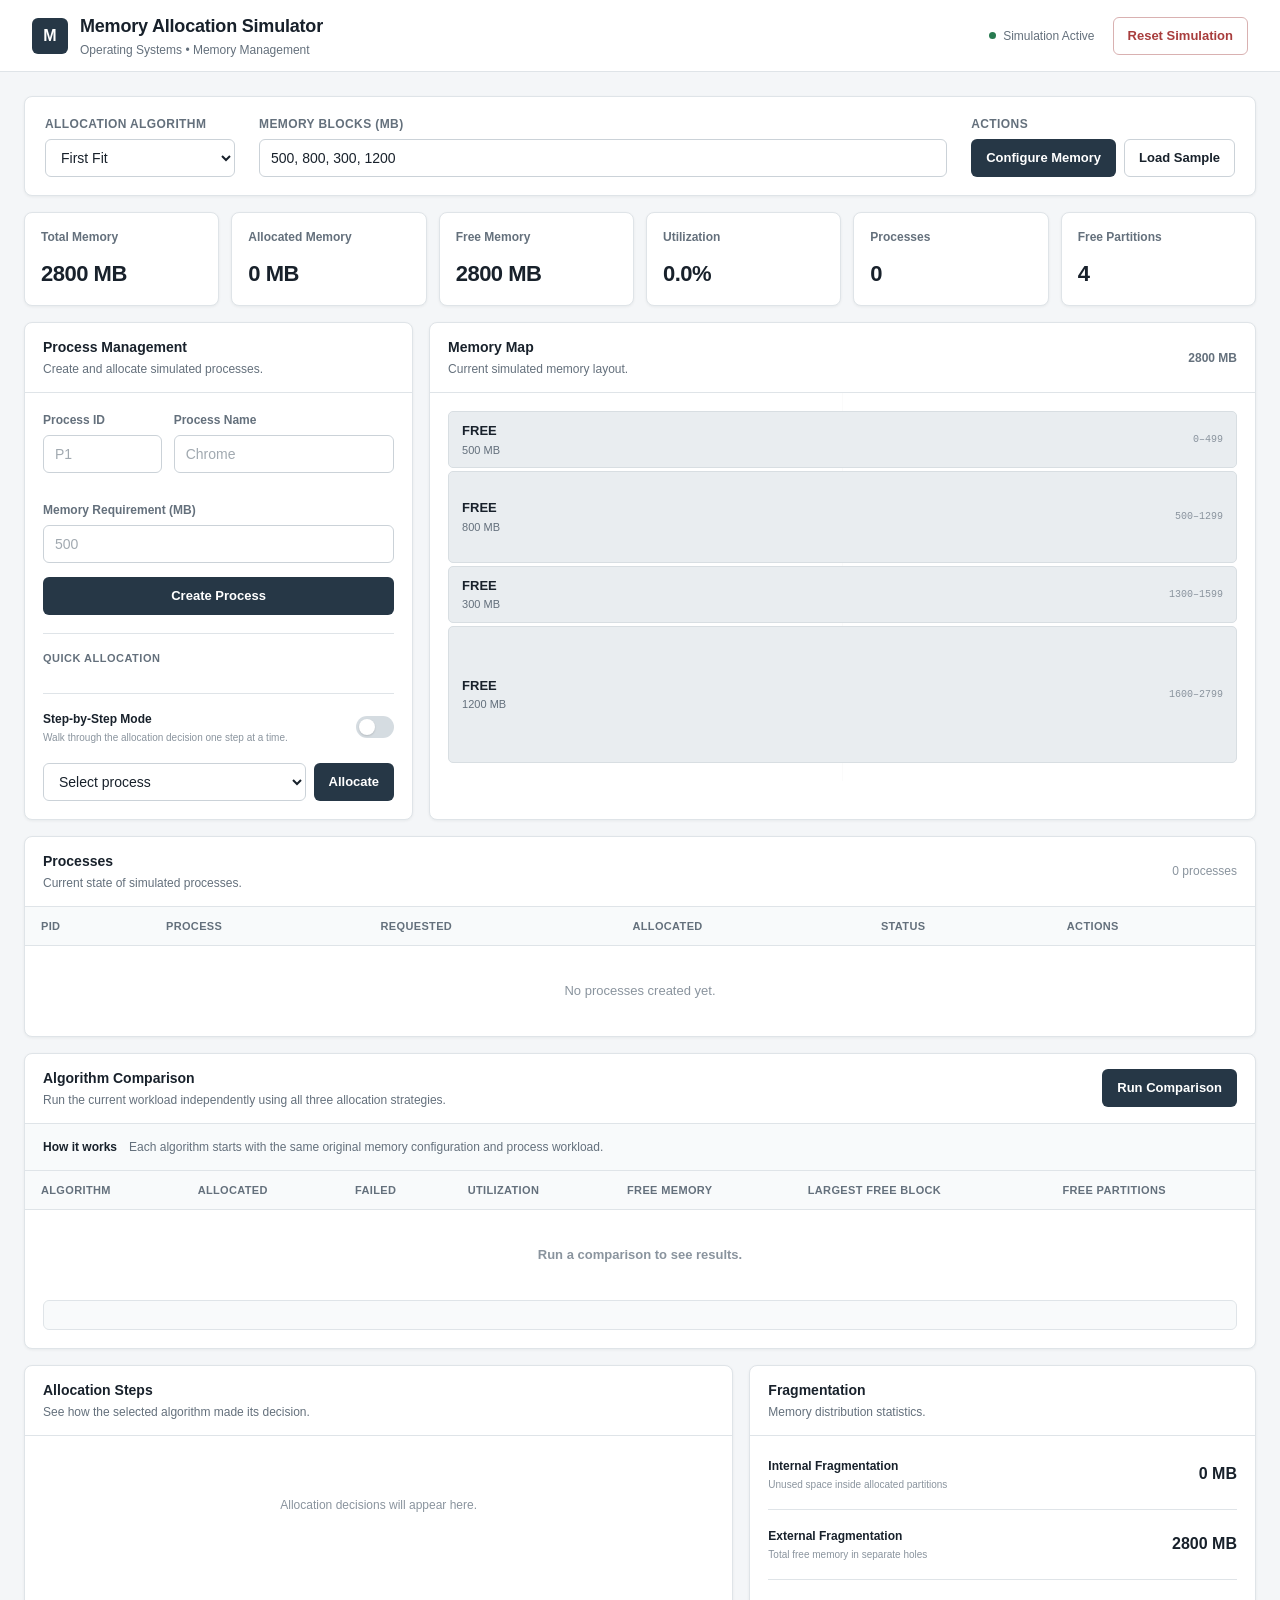
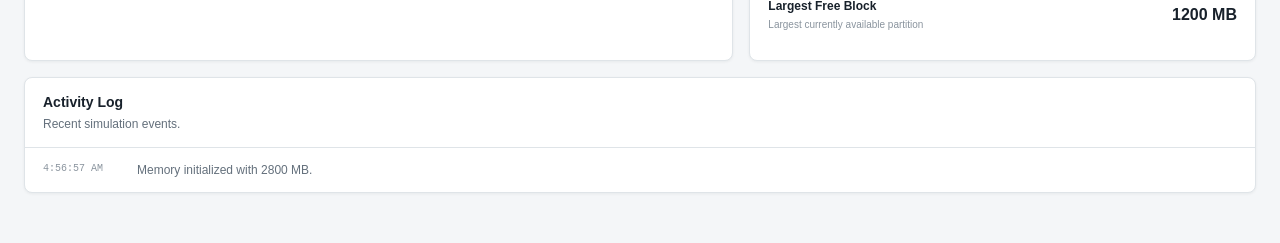
==== index.html @ ad40ec1c "memory allocation simulator v1" ====
<!DOCTYPE html>
<html lang="en">

<head>
    <meta charset="UTF-8">
    <meta name="viewport" content="width=device-width, initial-scale=1.0">

    <title>Memory Allocation Simulator</title>

    <link rel="stylesheet" href="style.css">
</head>

<body>

    <!-- =====================================================
         APPLICATION HEADER
         ===================================================== -->

    <header class="app-header">

        <div class="brand">
            <div class="brand-mark">M</div>

            <div>
                <h1>Memory Allocation Simulator</h1>
                <p>Operating Systems • Memory Management</p>
            </div>
        </div>

        <div class="header-actions">
            <span class="status-indicator">
                <span class="status-dot"></span>
                Simulation Active
            </span>

            <button
                id="resetButton"
                class="button button-danger"
            >
                Reset Simulation
            </button>
        </div>

    </header>


    <!-- =====================================================
         MAIN APPLICATION
         ===================================================== -->

    <main class="app-container">

        <!-- =================================================
             CONTROL BAR
             ================================================= -->

        <section class="control-bar">

        <div class="control-group">

            <label for="algorithmSelect">
                Allocation Algorithm
            </label>

            <select id="algorithmSelect">
                <option value="first-fit">First Fit</option>
                <option value="best-fit">Best Fit</option>
                <option value="worst-fit">Worst Fit</option>
            </select>

        </div>


        <div class="control-group memory-config-group">

            <label for="memoryBlocks">
                Memory Blocks (MB)
            </label>

            <input
                type="text"
                id="memoryBlocks"
                placeholder="500, 800, 300, 1200"
                value="500, 800, 300, 1200"
            >

        </div>


        <div class="control-group">

            <label>
                Actions
            </label>

            <div class="control-actions">

                <button
                    id="configureMemoryButton"
                    class="button button-primary"
                >
                    Configure Memory
                </button>

                <button
                    id="loadSampleButton"
                    class="button button-secondary"
                >
                    Load Sample
                </button>

            </div>

        </div>

    </section>


        <!-- =================================================
             DASHBOARD
             ================================================= -->

        <section class="dashboard-grid">

            <div class="stat-card">
                <span class="stat-label">Total Memory</span>
                <strong id="totalMemory">0 MB</strong>
            </div>

            <div class="stat-card">
                <span class="stat-label">Allocated Memory</span>
                <strong id="allocatedMemory">0 MB</strong>
            </div>

            <div class="stat-card">
                <span class="stat-label">Free Memory</span>
                <strong id="freeMemory">0 MB</strong>
            </div>

            <div class="stat-card">
                <span class="stat-label">Utilization</span>
                <strong id="utilization">0%</strong>
            </div>

            <div class="stat-card">
                <span class="stat-label">Processes</span>
                <strong id="processCount">0</strong>
            </div>

            <div class="stat-card">
                <span class="stat-label">Free Partitions</span>
                <strong id="freeBlockCount">0</strong>
            </div>

        </section>


        <!-- =================================================
             MAIN GRID
             ================================================= -->

        <section class="main-grid">


            <!-- =============================================
                 PROCESS MANAGEMENT
                 ============================================= -->

            <div class="panel process-panel">

                <div class="panel-header">

                    <div>
                        <h2>Process Management</h2>
                        <p>Create and allocate simulated processes.</p>
                    </div>

                </div>


                <form id="processForm">

                    <div class="form-row">

                        <div class="form-field">

                            <label for="processId">
                                Process ID
                            </label>

                            <input
                                type="text"
                                id="processId"
                                placeholder="P1"
                                maxlength="10"
                                required
                            >

                        </div>


                        <div class="form-field">

                            <label for="processName">
                                Process Name
                            </label>

                            <input
                                type="text"
                                id="processName"
                                placeholder="Chrome"
                                maxlength="30"
                                required
                            >

                        </div>

                    </div>


                    <div class="form-field">

                        <label for="memoryRequest">
                            Memory Requirement (MB)
                        </label>

                        <input
                            type="number"
                            id="memoryRequest"
                            placeholder="500"
                            min="1"
                            step="1"
                            required
                        >

                    </div>


                    <button
                        type="submit"
                        class="button button-primary button-full"
                    >
                        Create Process
                    </button>

                </form>


                <div class="divider"></div>


                <div class="section-subtitle">
                    Quick Allocation
                </div>

                <div class="step-mode">

                    <div class="step-mode-header">

                        <div>
                            <span class="step-mode-title">
                                Step-by-Step Mode
                            </span>

                            <span class="step-mode-description">
                                Walk through the allocation decision one step at a time.
                            </span>
                        </div>

                        <label class="toggle">

                            <input
                                type="checkbox"
                                id="stepModeToggle"
                            >

                            <span class="toggle-slider"></span>

                        </label>

                    </div>


                    <div
                        id="stepControls"
                        class="step-controls hidden"
                    >

                        <div class="step-progress">

                            <span id="stepProgress">
                                Step 0 / 0
                            </span>

                        </div>


                        <div class="step-buttons">

                            <button
                                id="previousStepButton"
                                class="button button-secondary button-small"
                                disabled
                            >
                                Previous
                            </button>

                            <button
                                id="nextStepButton"
                                class="button button-primary button-small"
                                disabled
                            >
                                Next
                            </button>

                            <button
                                id="runAllButton"
                                class="button button-secondary button-small"
                                disabled
                            >
                                Run All
                            </button>

                        </div>

                    </div>

                </div>

                <div class="allocation-controls">

                    <select id="allocationProcessSelect">
                        <option value="">
                            Select process
                        </option>
                    </select>

                    <button
                        id="allocateButton"
                        class="button button-primary"
                    >
                        Allocate
                    </button>

                </div>

            </div>


            <!-- =============================================
                 MEMORY MAP
                 ============================================= -->

            <div class="panel memory-panel">

                <div class="panel-header">

                    <div>
                        <h2>Memory Map</h2>
                        <p>
                            Current simulated memory layout.
                        </p>
                    </div>

                    <div class="memory-total-label">
                        <span id="memoryMapTotal">0 MB</span>
                    </div>

                </div>


                <div
                    id="memoryMap"
                    class="memory-map"
                >

                    <div class="empty-state">
                        <strong>No memory configured</strong>
                        <span>
                            Load sample data to begin the simulation.
                        </span>
                    </div>

                </div>

            </div>

        </section>


        <!-- =================================================
             PROCESS TABLE
             ================================================= -->

        <section class="panel">

            <div class="panel-header">

                <div>
                    <h2>Processes</h2>
                    <p>
                        Current state of simulated processes.
                    </p>
                </div>

                <span
                    id="processSummary"
                    class="panel-meta"
                >
                    0 processes
                </span>

            </div>


            <div class="table-wrapper">

                <table>

                    <thead>

                        <tr>
                            <th>PID</th>
                            <th>Process</th>
                            <th>Requested</th>
                            <th>Allocated</th>
                            <th>Status</th>
                            <th>Actions</th>
                        </tr>

                    </thead>

                    <tbody id="processTableBody">

                        <tr>
                            <td
                                colspan="6"
                                class="table-empty"
                            >
                                No processes created yet.
                            </td>
                        </tr>

                    </tbody>

                </table>

            </div>

        </section>

        <!-- =================================================
            ALGORITHM COMPARISON
            ================================================= -->

        <section class="panel comparison-panel">

            <div class="panel-header">

                <div>
                    <h2>Algorithm Comparison</h2>

                    <p>
                        Run the current workload independently
                        using all three allocation strategies.
                    </p>
                </div>

                <button
                    id="compareButton"
                    class="button button-primary"
                >
                    Run Comparison
                </button>

            </div>


            <div class="comparison-info">

                <div class="comparison-note">
                    <strong>How it works</strong>

                    <span>
                        Each algorithm starts with the same original
                        memory configuration and process workload.
                    </span>
                </div>

            </div>


            <div class="table-wrapper">

                <table class="comparison-table">

                    <thead>

                        <tr>
                            <th>Algorithm</th>
                            <th>Allocated</th>
                            <th>Failed</th>
                            <th>Utilization</th>
                            <th>Free Memory</th>
                            <th>Largest Free Block</th>
                            <th>Free Partitions</th>
                        </tr>

                    </thead>


                    <tbody id="comparisonTableBody">

                        <tr>

                            <td
                                colspan="7"
                                class="table-empty"
                            >
                                Run a comparison to see results.
                            </td>

                        </tr>

                    </tbody>

                </table>
                <div
                    id="comparisonSummary"
                    class="comparison-summary"
                >
                </div>

            </div>

        </section>
        <!-- =================================================
             LOWER GRID
             ================================================= -->

        <section class="lower-grid">


            <!-- =============================================
                 ALLOCATION STEPS
                 ============================================= -->

            <div class="panel">

                <div class="panel-header">

                    <div>
                        <h2>Allocation Steps</h2>
                        <p>
                            See how the selected algorithm made
                            its decision.
                        </p>
                    </div>

                </div>


                <div
                    id="allocationSteps"
                    class="steps-container"
                >

                    <div class="empty-state small">
                        <span>
                            Allocation decisions will appear here.
                        </span>
                    </div>

                </div>

            </div>


            <!-- =============================================
                 SIMULATION STATISTICS
                 ============================================= -->

            <div class="panel">

                <div class="panel-header">

                    <div>
                        <h2>Fragmentation</h2>
                        <p>
                            Memory distribution statistics.
                        </p>
                    </div>

                </div>


                <div class="fragmentation-list">

                    <div class="fragmentation-item">

                        <div>
                            <span>
                                Internal Fragmentation
                            </span>

                            <small>
                                Unused space inside allocated partitions
                            </small>
                        </div>

                        <strong id="internalFragmentation">
                            0 MB
                        </strong>

                    </div>


                    <div class="fragmentation-item">

                        <div>
                            <span>
                                External Fragmentation
                            </span>

                            <small>
                                Total free memory in separate holes
                            </small>
                        </div>

                        <strong id="externalFragmentation">
                            0 MB
                        </strong>

                    </div>


                    <div class="fragmentation-item">

                        <div>
                            <span>
                                Largest Free Block
                            </span>

                            <small>
                                Largest currently available partition
                            </small>
                        </div>

                        <strong id="largestFreeBlock">
                            0 MB
                        </strong>

                    </div>

                </div>

            </div>

        </section>


        <!-- =================================================
             ACTIVITY LOG
             ================================================= -->

        <section class="panel activity-panel">

            <div class="panel-header">

                <div>
                    <h2>Activity Log</h2>
                    <p>
                        Recent simulation events.
                    </p>
                </div>

            </div>


            <div
                id="activityLog"
                class="activity-log"
            >

                <div class="empty-state small">
                    <span>
                        No simulation events yet.
                    </span>
                </div>

            </div>

        </section>


    </main>


    <!-- =====================================================
         NOTIFICATION
         ===================================================== -->

    <div
        id="notification"
        class="notification"
        role="alert"
        aria-live="polite"
    >
    </div>


    <!-- =====================================================
         JAVASCRIPT
         ===================================================== -->

    <script src="algorithms.js"></script>
    <script src="visualization.js"></script>
    <script src="script.js"></script>

</body>

</html>
---- style.css ----
/* ============================================================
   MEMORY ALLOCATION SIMULATOR
   Main Application Styles
   ============================================================ */


/* ============================================================
   RESET
   ============================================================ */

* {
    box-sizing: border-box;
    margin: 0;
    padding: 0;
}


:root {
    --background: #f4f6f8;
    --surface: #ffffff;
    --surface-soft: #f8fafb;

    --border: #dfe4e8;
    --border-dark: #cbd2d8;

    --text: #18212b;
    --text-secondary: #64707c;
    --text-muted: #8a949e;

    --primary: #263746;
    --primary-hover: #1d2c39;

    --success: #287a50;
    --success-soft: #edf7f1;

    --warning: #a86d13;
    --warning-soft: #fff7e8;

    --danger: #a83d3d;
    --danger-soft: #fff0f0;

    --free: #e9edf0;

    --radius: 8px;
    --radius-small: 6px;

    --shadow: 0 1px 3px rgba(20, 30, 40, 0.06);
}


/* ============================================================
   BODY
   ============================================================ */

body {
    min-height: 100vh;

    background: var(--background);

    color: var(--text);

    font-family:
        Inter,
        -apple-system,
        BlinkMacSystemFont,
        "Segoe UI",
        Roboto,
        Arial,
        sans-serif;

    font-size: 14px;

    line-height: 1.5;
}


/* ============================================================
   HEADER
   ============================================================ */

.app-header {
    height: 72px;

    display: flex;
    align-items: center;
    justify-content: space-between;

    padding: 0 32px;

    background: var(--surface);

    border-bottom: 1px solid var(--border);
}


.brand {
    display: flex;
    align-items: center;
    gap: 12px;
}


.brand-mark {
    width: 36px;
    height: 36px;

    display: flex;
    align-items: center;
    justify-content: center;

    background: var(--primary);

    color: white;

    border-radius: 6px;

    font-weight: 700;
    font-size: 16px;
}


.brand h1 {
    font-size: 18px;
    font-weight: 650;

    letter-spacing: -0.2px;
}


.brand p {
    margin-top: 1px;

    color: var(--text-secondary);

    font-size: 12px;
}


.header-actions {
    display: flex;
    align-items: center;
    gap: 18px;
}


.status-indicator {
    display: flex;
    align-items: center;
    gap: 7px;

    color: var(--text-secondary);

    font-size: 12px;
}


.status-dot {
    width: 7px;
    height: 7px;

    border-radius: 50%;

    background: var(--success);
}


/* ============================================================
   MAIN CONTAINER
   ============================================================ */

.app-container {
    width: min(1440px, calc(100% - 48px));

    margin: 24px auto 50px;
}


/* ============================================================
   CONTROL BAR
   ============================================================ */

.control-bar {
    display: flex;
    align-items: flex-end;
    justify-content: space-between;

    gap: 24px;

    padding: 18px 20px;

    margin-bottom: 16px;

    background: var(--surface);

    border: 1px solid var(--border);

    border-radius: var(--radius);

    box-shadow: var(--shadow);
}


.control-group {
    display: flex;
    flex-direction: column;

    gap: 6px;
}


.control-group label {
    color: var(--text-secondary);

    font-size: 12px;
    font-weight: 600;

    text-transform: uppercase;

    letter-spacing: 0.4px;
}


.control-group select {
    min-width: 190px;
}


/* ============================================================
   FORM ELEMENTS
   ============================================================ */

input,
select {
    width: 100%;

    height: 38px;

    padding: 0 11px;

    border: 1px solid var(--border-dark);

    border-radius: var(--radius-small);

    background: white;

    color: var(--text);

    font: inherit;

    outline: none;

    transition:
        border-color 0.15s ease,
        box-shadow 0.15s ease;
}


input:focus,
select:focus {
    border-color: #6d7e8d;

    box-shadow: 0 0 0 3px rgba(70, 90, 105, 0.1);
}


input::placeholder {
    color: #a1a9b0;
}


/* ============================================================
   BUTTONS
   ============================================================ */

.button {
    height: 38px;

    display: inline-flex;
    align-items: center;
    justify-content: center;

    padding: 0 14px;

    border: 1px solid transparent;

    border-radius: var(--radius-small);

    font: inherit;

    font-size: 13px;
    font-weight: 600;

    cursor: pointer;

    transition:
        background 0.15s ease,
        border-color 0.15s ease,
        transform 0.05s ease;
}


.button:active {
    transform: translateY(1px);
}


.button:focus-visible {
    outline: 2px solid #667d8e;
    outline-offset: 2px;
}


.button-primary {
    background: var(--primary);

    color: white;
}


.button-primary:hover {
    background: var(--primary-hover);
}


.button-secondary {
    background: var(--surface);

    border-color: var(--border-dark);

    color: var(--text);
}


.button-secondary:hover {
    background: var(--surface-soft);
}


.button-danger {
    background: white;

    border-color: #d9b1b1;

    color: var(--danger);
}


.button-danger:hover {
    background: var(--danger-soft);
}


.button-small {
    height: 30px;

    padding: 0 10px;

    font-size: 12px;
}


.button-full {
    width: 100%;
}


/* ============================================================
   DASHBOARD
   ============================================================ */

.dashboard-grid {
    display: grid;

    grid-template-columns:
        repeat(6, minmax(0, 1fr));

    gap: 12px;

    margin-bottom: 16px;
}


.stat-card {
    min-height: 94px;

    display: flex;
    flex-direction: column;
    justify-content: space-between;

    padding: 15px 16px;

    background: var(--surface);

    border: 1px solid var(--border);

    border-radius: var(--radius);

    box-shadow: var(--shadow);
}


.stat-label {
    color: var(--text-secondary);

    font-size: 12px;
    font-weight: 550;
}


.stat-card strong {
    color: var(--text);

    font-size: 22px;
    font-weight: 650;

    letter-spacing: -0.5px;
}


/* ============================================================
   MAIN GRID
   ============================================================ */

.main-grid {
    display: grid;

    grid-template-columns:
        minmax(300px, 0.8fr)
        minmax(500px, 1.7fr);

    gap: 16px;

    margin-bottom: 16px;
}


/* ============================================================
   PANELS
   ============================================================ */

.panel {
    background: var(--surface);

    border: 1px solid var(--border);

    border-radius: var(--radius);

    box-shadow: var(--shadow);

    overflow: hidden;
}


.panel-header {
    min-height: 66px;

    display: flex;
    align-items: center;
    justify-content: space-between;

    padding: 14px 18px;

    border-bottom: 1px solid var(--border);
}


.panel-header h2 {
    font-size: 14px;
    font-weight: 650;

    letter-spacing: 0;
}


.panel-header p {
    margin-top: 2px;

    color: var(--text-secondary);

    font-size: 12px;
}


.panel-meta {
    color: var(--text-muted);

    font-size: 12px;
}


.memory-total-label {
    color: var(--text-secondary);

    font-size: 12px;
    font-weight: 600;
}


/* ============================================================
   PROCESS FORM
   ============================================================ */

.process-panel {
    padding-bottom: 18px;
}


.process-panel form {
    padding: 18px;
}


.form-row {
    display: grid;

    grid-template-columns:
        0.7fr 1.3fr;

    gap: 12px;

    margin-bottom: 14px;
}


.form-field {
    display: flex;
    flex-direction: column;

    gap: 6px;

    margin-bottom: 14px;
}


.form-field label {
    color: var(--text-secondary);

    font-size: 12px;
    font-weight: 600;
}


.divider {
    height: 1px;

    margin: 0 18px 16px;

    background: var(--border);
}


.section-subtitle {
    padding: 0 18px 8px;

    color: var(--text-secondary);

    font-size: 11px;
    font-weight: 700;

    text-transform: uppercase;

    letter-spacing: 0.5px;
}


.allocation-controls {
    display: grid;

    grid-template-columns: 1fr auto;

    gap: 8px;

    padding: 0 18px;
}


/* ============================================================
   MEMORY MAP
   ============================================================ */

.memory-panel {
    min-height: 430px;
}


.memory-map {
    min-height: 364px;

    display: flex;
    flex-direction: column;

    padding: 18px;

    gap: 3px;

    background:
        linear-gradient(
            to right,
            transparent 49.9%,
            rgba(0, 0, 0, 0.015) 50%,
            transparent 50.1%
        );
}


.memory-block {
    position: relative;

    min-height: 48px;

    display: flex;
    align-items: center;

    padding: 9px 13px;

    border: 1px solid var(--border);

    border-radius: 5px;

    overflow: hidden;

    transition:
        min-height 0.2s ease,
        background 0.2s ease;
}


.memory-block.free {
    background: var(--free);

    border-color: #d8dee2;
}


.memory-block.allocated {
    background: #eef3f6;

    border-color: #bfcbd3;
}


.memory-block-content {
    min-width: 0;

    display: flex;
    flex-direction: column;
}


.memory-block-title {
    font-size: 13px;
    font-weight: 650;

    white-space: nowrap;
    overflow: hidden;

    text-overflow: ellipsis;
}


.memory-block-size {
    margin-top: 1px;

    color: var(--text-secondary);

    font-size: 11px;
}


.memory-block-address {
    margin-left: auto;

    padding-left: 12px;

    color: var(--text-muted);

    font-family:
        "SFMono-Regular",
        Consolas,
        monospace;

    font-size: 10px;

    white-space: nowrap;
}


.empty-state {
    min-height: 300px;

    display: flex;
    flex-direction: column;

    align-items: center;
    justify-content: center;

    gap: 5px;

    color: var(--text-muted);

    text-align: center;
}


.empty-state strong {
    color: var(--text-secondary);

    font-size: 13px;
}


.empty-state span {
    font-size: 12px;
}


.empty-state.small {
    min-height: 110px;
}


/* ============================================================
   PROCESS TABLE
   ============================================================ */

.panel > .table-wrapper {
    overflow-x: auto;
}


table {
    width: 100%;

    border-collapse: collapse;
}


thead {
    background: var(--surface-soft);
}


th {
    padding: 11px 16px;

    border-bottom: 1px solid var(--border);

    color: var(--text-secondary);

    font-size: 11px;
    font-weight: 700;

    text-align: left;

    text-transform: uppercase;

    letter-spacing: 0.35px;
}


td {
    padding: 12px 16px;

    border-bottom: 1px solid var(--border);

    color: var(--text);

    font-size: 13px;
}


tbody tr:last-child td {
    border-bottom: none;
}


tbody tr:hover {
    background: #fafbfc;
}


.table-empty {
    height: 90px;

    color: var(--text-muted);

    text-align: center;
}


/* ============================================================
   STATUS BADGES
   ============================================================ */

.status-badge {
    display: inline-flex;
    align-items: center;

    min-height: 24px;

    padding: 2px 8px;

    border-radius: 4px;

    font-size: 11px;
    font-weight: 650;
}


.status-allocated {
    background: var(--success-soft);

    color: var(--success);
}


.status-waiting {
    background: var(--warning-soft);

    color: var(--warning);
}


.status-terminated {
    background: #f0f1f2;

    color: var(--text-secondary);
}


.action-buttons {
    display: flex;
    align-items: center;

    gap: 6px;
}


/* ============================================================
   LOWER GRID
   ============================================================ */

.lower-grid {
    display: grid;

    grid-template-columns:
        1.4fr 1fr;

    gap: 16px;

    margin-top: 16px;
}


/* ============================================================
   ALLOCATION STEPS
   ============================================================ */

.steps-container {
    min-height: 220px;

    padding: 14px 18px;
}


.step {
    position: relative;

    display: flex;

    gap: 10px;

    padding: 9px 0;

    border-bottom: 1px solid var(--border);
}


.step:last-child {
    border-bottom: none;
}


.step-number {
    width: 22px;
    height: 22px;

    flex: 0 0 22px;

    display: flex;
    align-items: center;
    justify-content: center;

    border-radius: 4px;

    background: #edf1f3;

    color: var(--text-secondary);

    font-size: 10px;
    font-weight: 700;
}


.step-text {
    padding-top: 2px;

    color: var(--text);

    font-size: 12px;
}


.step-text strong {
    font-weight: 650;
}


/* ============================================================
   FRAGMENTATION
   ============================================================ */

.fragmentation-list {
    padding: 4px 18px 10px;
}


.fragmentation-item {
    min-height: 70px;

    display: flex;
    align-items: center;
    justify-content: space-between;

    gap: 16px;

    border-bottom: 1px solid var(--border);
}


.fragmentation-item:last-child {
    border-bottom: none;
}


.fragmentation-item span {
    display: block;

    font-size: 12px;
    font-weight: 600;
}


.fragmentation-item small {
    display: block;

    margin-top: 2px;

    color: var(--text-muted);

    font-size: 10px;
}


.fragmentation-item strong {
    color: var(--text);

    font-size: 16px;
    font-weight: 650;

    white-space: nowrap;
}


/* ============================================================
   ACTIVITY LOG
   ============================================================ */

.activity-panel {
    margin-top: 16px;
}


.activity-log {
    max-height: 250px;

    overflow-y: auto;

    padding: 4px 18px;
}


.log-entry {
    display: grid;

    grid-template-columns: 80px 1fr;

    gap: 14px;

    padding: 9px 0;

    border-bottom: 1px solid var(--border);
}


.log-entry:last-child {
    border-bottom: none;
}


.log-time {
    color: var(--text-muted);

    font-family:
        "SFMono-Regular",
        Consolas,
        monospace;

    font-size: 10px;
}


.log-message {
    color: var(--text-secondary);

    font-size: 12px;
}


/* ============================================================
   NOTIFICATION
   ============================================================ */

.notification {
    position: fixed;

    right: 24px;
    bottom: 24px;

    max-width: 360px;

    padding: 12px 15px;

    background: var(--primary);

    color: white;

    border-radius: 6px;

    box-shadow:
        0 5px 20px rgba(0, 0, 0, 0.15);

    font-size: 12px;
    font-weight: 550;

    opacity: 0;

    pointer-events: none;

    transform: translateY(8px);

    transition:
        opacity 0.2s ease,
        transform 0.2s ease;

    z-index: 1000;
}


.notification.visible {
    opacity: 1;

    transform: translateY(0);
}


.notification.success {
    background: var(--success);
}


.notification.error {
    background: var(--danger);
}


/* ============================================================
   RESPONSIVE
   ============================================================ */

@media (max-width: 1100px) {

    .dashboard-grid {
        grid-template-columns:
            repeat(3, minmax(0, 1fr));
    }


    .main-grid {
        grid-template-columns: 1fr;
    }

}


@media (max-width: 760px) {

    .app-header {
        height: auto;

        padding: 16px 20px;

        align-items: flex-start;

        gap: 14px;

        flex-direction: column;
    }


    .header-actions {
        width: 100%;

        justify-content: space-between;
    }


    .app-container {
        width: min(100% - 24px, 1440px);

        margin-top: 12px;
    }


    .control-bar {
        align-items: stretch;

        flex-direction: column;
    }


    .control-group select {
        width: 100%;
    }


    .dashboard-grid {
        grid-template-columns:
            repeat(2, minmax(0, 1fr));
    }


    .lower-grid {
        grid-template-columns: 1fr;
    }


    .form-row {
        grid-template-columns: 1fr;
    }


    .memory-block-address {
        display: none;
    }

}


@media (max-width: 480px) {

    .dashboard-grid {
        grid-template-columns: 1fr;
    }


    .header-actions {
        align-items: stretch;

        flex-direction: column;
    }


    .action-buttons {
        flex-wrap: wrap;
    }

}

/* ============================================================
   MEMORY CONFIGURATION
   ============================================================ */

.memory-config-group {
    flex: 1;

    min-width: 280px;
}


.memory-config-group input {
    min-width: 280px;
}


.control-actions {
    display: flex;
    gap: 8px;
}


@media (max-width: 760px) {

    .memory-config-group {
        width: 100%;
    }

    .memory-config-group input {
        width: 100%;
    }

    .control-actions {
        width: 100%;
    }

    .control-actions .button {
        flex: 1;
    }

}

/* ============================================================
   ALGORITHM COMPARISON
   ============================================================ */

.comparison-panel {
    margin-top: 16px;
}


.comparison-info {
    padding: 14px 18px;

    border-bottom: 1px solid var(--border);

    background: var(--surface-soft);
}


.comparison-note {
    display: flex;
    align-items: center;

    gap: 12px;
}


.comparison-note strong {
    color: var(--text);

    font-size: 12px;
    font-weight: 650;
}


.comparison-note span {
    color: var(--text-secondary);

    font-size: 12px;
}


.comparison-table th,
.comparison-table td {
    white-space: nowrap;
}


.comparison-table td:first-child {
    font-weight: 650;
}


.comparison-best {
    background: var(--success-soft);
}


.comparison-failed {
    color: var(--warning);
}


@media (max-width: 900px) {

    .comparison-info {
        padding: 12px;
    }

    .comparison-note {
        align-items: flex-start;
        flex-direction: column;

        gap: 3px;
    }

}
/* ============================================================
   STEP-BY-STEP MODE
   ============================================================ */

.step-mode {
    margin: 18px;

    padding-top: 16px;

    border-top: 1px solid var(--border);
}


.step-mode-header {
    display: flex;

    align-items: center;
    justify-content: space-between;

    gap: 15px;
}


.step-mode-header > div {
    display: flex;
    flex-direction: column;

    gap: 2px;
}


.step-mode-title {
    color: var(--text);

    font-size: 12px;
    font-weight: 650;
}


.step-mode-description {
    color: var(--text-muted);

    font-size: 10px;
}


/* Toggle */

.toggle {
    position: relative;

    width: 38px;
    height: 22px;

    flex-shrink: 0;
}


.toggle input {
    width: 0;
    height: 0;

    opacity: 0;
}


.toggle-slider {
    position: absolute;

    inset: 0;

    cursor: pointer;

    background: #d5dce1;

    border-radius: 20px;

    transition: 0.2s ease;
}


.toggle-slider::before {
    content: "";

    position: absolute;

    width: 16px;
    height: 16px;

    left: 3px;
    top: 3px;

    background: white;

    border-radius: 50%;

    box-shadow: 0 1px 2px rgba(0, 0, 0, 0.15);

    transition: 0.2s ease;
}


.toggle input:checked + .toggle-slider {
    background: var(--primary);
}


.toggle input:checked + .toggle-slider::before {
    transform: translateX(16px);
}


.toggle input:focus-visible + .toggle-slider {
    outline: 2px solid #667d8e;

    outline-offset: 2px;
}


/* Step controls */

.step-controls {
    margin-top: 14px;

    padding: 11px;

    background: var(--surface-soft);

    border: 1px solid var(--border);

    border-radius: var(--radius-small);
}


.step-controls.hidden {
    display: none;
}


.step-progress {
    margin-bottom: 9px;

    color: var(--text-secondary);

    font-family:
        "SFMono-Regular",
        Consolas,
        monospace;

    font-size: 10px;

    text-align: center;
}


.step-buttons {
    display: flex;

    justify-content: center;

    gap: 6px;
}

/* ============================================================
   COMPARISON SUMMARY
   ============================================================ */

.comparison-summary {
    margin: 0 18px 18px;

    padding: 14px 16px;

    background: var(--surface-soft);

    border: 1px solid var(--border);

    border-radius: var(--radius-small);

    color: var(--text-secondary);

    font-size: 12px;

    line-height: 1.6;
}


.comparison-summary strong {
    color: var(--text);

    font-weight: 650;
}


.comparison-summary-title {
    margin-bottom: 4px;

    color: var(--text);

    font-size: 13px;
    font-weight: 650;
}
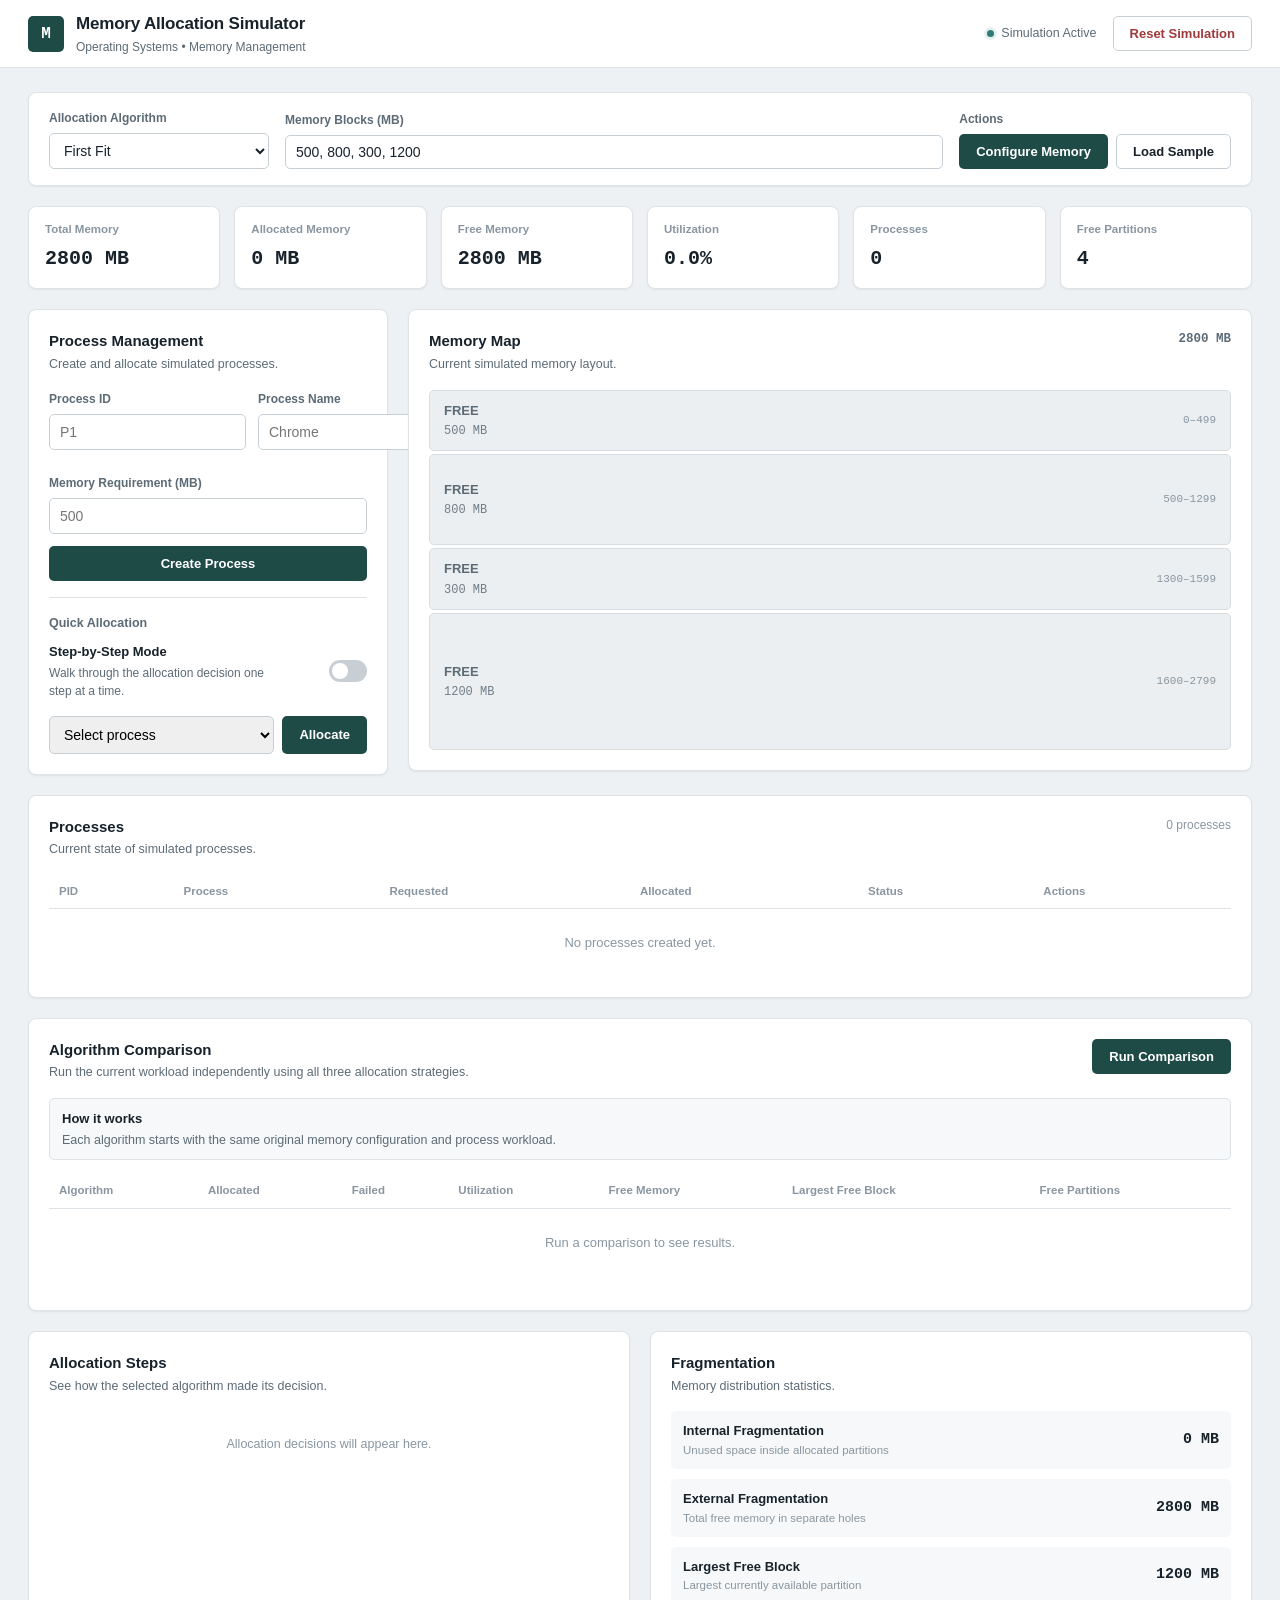
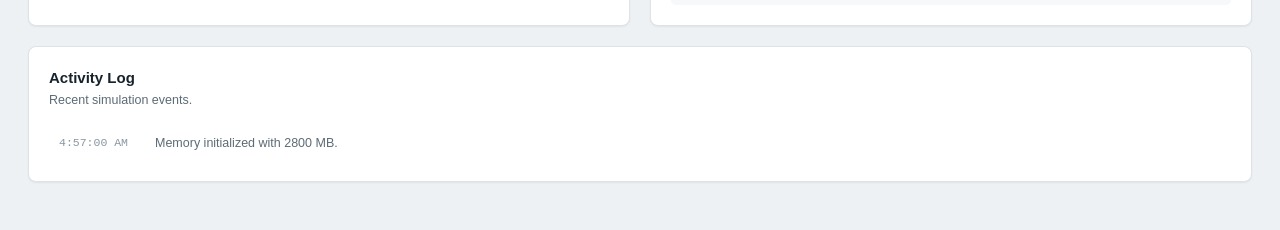
==== commit d6f647c3: "memory allocation simulator UI update" ====
--- a/index.html
+++ b/index.html
@@ -1,722 +1,273 @@
 <!DOCTYPE html>
 <html lang="en">
-
 <head>
     <meta charset="UTF-8">
     <meta name="viewport" content="width=device-width, initial-scale=1.0">
-
     <title>Memory Allocation Simulator</title>
-
     <link rel="stylesheet" href="style.css">
 </head>
-
 <body>
 
-    <!-- =====================================================
-         APPLICATION HEADER
-         ===================================================== -->
-
     <header class="app-header">
-
         <div class="brand">
             <div class="brand-mark">M</div>
-
             <div>
                 <h1>Memory Allocation Simulator</h1>
                 <p>Operating Systems • Memory Management</p>
             </div>
         </div>
-
         <div class="header-actions">
-            <span class="status-indicator">
-                <span class="status-dot"></span>
-                Simulation Active
-            </span>
-
-            <button
-                id="resetButton"
-                class="button button-danger"
-            >
-                Reset Simulation
-            </button>
+            <span class="status-indicator"><span class="status-dot"></span>Simulation Active</span>
+            <button id="resetButton" class="button button-danger">Reset Simulation</button>
         </div>
-
     </header>
 
-
-    <!-- =====================================================
-         MAIN APPLICATION
-         ===================================================== -->
-
     <main class="app-container">
 
-        <!-- =================================================
-             CONTROL BAR
-             ================================================= -->
-
+        <!-- Control bar -->
         <section class="control-bar">
-
-        <div class="control-group">
-
-            <label for="algorithmSelect">
-                Allocation Algorithm
-            </label>
-
-            <select id="algorithmSelect">
-                <option value="first-fit">First Fit</option>
-                <option value="best-fit">Best Fit</option>
-                <option value="worst-fit">Worst Fit</option>
-            </select>
-
-        </div>
-
-
-        <div class="control-group memory-config-group">
-
-            <label for="memoryBlocks">
-                Memory Blocks (MB)
-            </label>
-
-            <input
-                type="text"
-                id="memoryBlocks"
-                placeholder="500, 800, 300, 1200"
-                value="500, 800, 300, 1200"
-            >
-
-        </div>
-
-
-        <div class="control-group">
-
-            <label>
-                Actions
-            </label>
-
-            <div class="control-actions">
-
-                <button
-                    id="configureMemoryButton"
-                    class="button button-primary"
-                >
-                    Configure Memory
-                </button>
-
-                <button
-                    id="loadSampleButton"
-                    class="button button-secondary"
-                >
-                    Load Sample
-                </button>
-
-            </div>
-
-        </div>
-
-    </section>
-
-
-        <!-- =================================================
-             DASHBOARD
-             ================================================= -->
-
+            <div class="control-group">
+                <label for="algorithmSelect">Allocation Algorithm</label>
+                <select id="algorithmSelect">
+                    <option value="first-fit">First Fit</option>
+                    <option value="best-fit">Best Fit</option>
+                    <option value="worst-fit">Worst Fit</option>
+                </select>
+            </div>
+
+            <div class="control-group memory-config-group">
+                <label for="memoryBlocks">Memory Blocks (MB)</label>
+                <input type="text" id="memoryBlocks" placeholder="500, 800, 300, 1200" value="500, 800, 300, 1200">
+            </div>
+
+            <div class="control-group">
+                <label>Actions</label>
+                <div class="control-actions">
+                    <button id="configureMemoryButton" class="button button-primary">Configure Memory</button>
+                    <button id="loadSampleButton" class="button button-secondary">Load Sample</button>
+                </div>
+            </div>
+        </section>
+
+        <!-- Dashboard -->
         <section class="dashboard-grid">
-
-            <div class="stat-card">
-                <span class="stat-label">Total Memory</span>
-                <strong id="totalMemory">0 MB</strong>
-            </div>
-
-            <div class="stat-card">
-                <span class="stat-label">Allocated Memory</span>
-                <strong id="allocatedMemory">0 MB</strong>
-            </div>
-
-            <div class="stat-card">
-                <span class="stat-label">Free Memory</span>
-                <strong id="freeMemory">0 MB</strong>
-            </div>
-
-            <div class="stat-card">
-                <span class="stat-label">Utilization</span>
-                <strong id="utilization">0%</strong>
-            </div>
-
-            <div class="stat-card">
-                <span class="stat-label">Processes</span>
-                <strong id="processCount">0</strong>
-            </div>
-
-            <div class="stat-card">
-                <span class="stat-label">Free Partitions</span>
-                <strong id="freeBlockCount">0</strong>
-            </div>
-
-        </section>
-
-
-        <!-- =================================================
-             MAIN GRID
-             ================================================= -->
-
+            <div class="stat-card"><span class="stat-label">Total Memory</span><strong id="totalMemory">0 MB</strong></div>
+            <div class="stat-card"><span class="stat-label">Allocated Memory</span><strong id="allocatedMemory">0 MB</strong></div>
+            <div class="stat-card"><span class="stat-label">Free Memory</span><strong id="freeMemory">0 MB</strong></div>
+            <div class="stat-card"><span class="stat-label">Utilization</span><strong id="utilization">0%</strong></div>
+            <div class="stat-card"><span class="stat-label">Processes</span><strong id="processCount">0</strong></div>
+            <div class="stat-card"><span class="stat-label">Free Partitions</span><strong id="freeBlockCount">0</strong></div>
+        </section>
+
+        <!-- Process management + Memory map -->
         <section class="main-grid">
 
-
-            <!-- =============================================
-                 PROCESS MANAGEMENT
-                 ============================================= -->
-
             <div class="panel process-panel">
-
-                <div class="panel-header">
-
+                <div class="panel-header">
                     <div>
                         <h2>Process Management</h2>
                         <p>Create and allocate simulated processes.</p>
                     </div>
-
-                </div>
-
+                </div>
 
                 <form id="processForm">
-
                     <div class="form-row">
-
                         <div class="form-field">
-
-                            <label for="processId">
-                                Process ID
-                            </label>
-
-                            <input
-                                type="text"
-                                id="processId"
-                                placeholder="P1"
-                                maxlength="10"
-                                required
-                            >
-
-                        </div>
-
-
+                            <label for="processId">Process ID</label>
+                            <input type="text" id="processId" placeholder="P1" maxlength="10" required>
+                        </div>
                         <div class="form-field">
-
-                            <label for="processName">
-                                Process Name
-                            </label>
-
-                            <input
-                                type="text"
-                                id="processName"
-                                placeholder="Chrome"
-                                maxlength="30"
-                                required
-                            >
-
-                        </div>
-
-                    </div>
-
+                            <label for="processName">Process Name</label>
+                            <input type="text" id="processName" placeholder="Chrome" maxlength="30" required>
+                        </div>
+                    </div>
 
                     <div class="form-field">
-
-                        <label for="memoryRequest">
-                            Memory Requirement (MB)
+                        <label for="memoryRequest">Memory Requirement (MB)</label>
+                        <input type="number" id="memoryRequest" placeholder="500" min="1" step="1" required>
+                    </div>
+
+                    <button type="submit" class="button button-primary button-full">Create Process</button>
+                </form>
+
+                <div class="divider"></div>
+
+                <div class="section-subtitle">Quick Allocation</div>
+
+                <div class="step-mode">
+                    <div class="step-mode-header">
+                        <div>
+                            <span class="step-mode-title">Step-by-Step Mode</span>
+                            <span class="step-mode-description">Walk through the allocation decision one step at a time.</span>
+                        </div>
+                        <label class="toggle">
+                            <input type="checkbox" id="stepModeToggle">
+                            <span class="toggle-slider"></span>
                         </label>
-
-                        <input
-                            type="number"
-                            id="memoryRequest"
-                            placeholder="500"
-                            min="1"
-                            step="1"
-                            required
-                        >
-
-                    </div>
-
-
-                    <button
-                        type="submit"
-                        class="button button-primary button-full"
-                    >
-                        Create Process
-                    </button>
-
-                </form>
-
-
-                <div class="divider"></div>
-
-
-                <div class="section-subtitle">
-                    Quick Allocation
-                </div>
-
-                <div class="step-mode">
-
-                    <div class="step-mode-header">
-
-                        <div>
-                            <span class="step-mode-title">
-                                Step-by-Step Mode
-                            </span>
-
-                            <span class="step-mode-description">
-                                Walk through the allocation decision one step at a time.
-                            </span>
-                        </div>
-
-                        <label class="toggle">
-
-                            <input
-                                type="checkbox"
-                                id="stepModeToggle"
-                            >
-
-                            <span class="toggle-slider"></span>
-
-                        </label>
-
-                    </div>
-
-
-                    <div
-                        id="stepControls"
-                        class="step-controls hidden"
-                    >
-
-                        <div class="step-progress">
-
-                            <span id="stepProgress">
-                                Step 0 / 0
-                            </span>
-
-                        </div>
-
-
+                    </div>
+
+                    <div id="stepControls" class="step-controls hidden">
+                        <div class="step-progress"><span id="stepProgress">Step 0 / 0</span></div>
                         <div class="step-buttons">
-
-                            <button
-                                id="previousStepButton"
-                                class="button button-secondary button-small"
-                                disabled
-                            >
-                                Previous
-                            </button>
-
-                            <button
-                                id="nextStepButton"
-                                class="button button-primary button-small"
-                                disabled
-                            >
-                                Next
-                            </button>
-
-                            <button
-                                id="runAllButton"
-                                class="button button-secondary button-small"
-                                disabled
-                            >
-                                Run All
-                            </button>
-
-                        </div>
-
-                    </div>
-
+                            <button id="previousStepButton" class="button button-secondary button-small" disabled>Previous</button>
+                            <button id="nextStepButton" class="button button-primary button-small" disabled>Next</button>
+                            <button id="runAllButton" class="button button-secondary button-small" disabled>Run All</button>
+                        </div>
+                    </div>
                 </div>
 
                 <div class="allocation-controls">
-
                     <select id="allocationProcessSelect">
-                        <option value="">
-                            Select process
-                        </option>
+                        <option value="">Select process</option>
                     </select>
-
-                    <button
-                        id="allocateButton"
-                        class="button button-primary"
-                    >
-                        Allocate
-                    </button>
-
-                </div>
-
-            </div>
-
-
-            <!-- =============================================
-                 MEMORY MAP
-                 ============================================= -->
+                    <button id="allocateButton" class="button button-primary">Allocate</button>
+                </div>
+            </div>
 
             <div class="panel memory-panel">
-
-                <div class="panel-header">
-
+                <div class="panel-header">
                     <div>
                         <h2>Memory Map</h2>
-                        <p>
-                            Current simulated memory layout.
-                        </p>
-                    </div>
-
-                    <div class="memory-total-label">
-                        <span id="memoryMapTotal">0 MB</span>
-                    </div>
-
-                </div>
-
-
-                <div
-                    id="memoryMap"
-                    class="memory-map"
-                >
-
+                        <p>Current simulated memory layout.</p>
+                    </div>
+                    <div class="memory-total-label"><span id="memoryMapTotal">0 MB</span></div>
+                </div>
+
+                <div id="memoryMap" class="memory-map">
                     <div class="empty-state">
                         <strong>No memory configured</strong>
-                        <span>
-                            Load sample data to begin the simulation.
-                        </span>
-                    </div>
-
-                </div>
-
-            </div>
-
-        </section>
-
-
-        <!-- =================================================
-             PROCESS TABLE
-             ================================================= -->
-
+                        <span>Load sample data to begin the simulation.</span>
+                    </div>
+                </div>
+            </div>
+
+        </section>
+
+        <!-- Process table -->
         <section class="panel">
-
             <div class="panel-header">
-
                 <div>
                     <h2>Processes</h2>
-                    <p>
-                        Current state of simulated processes.
-                    </p>
-                </div>
-
-                <span
-                    id="processSummary"
-                    class="panel-meta"
-                >
-                    0 processes
-                </span>
-
-            </div>
-
+                    <p>Current state of simulated processes.</p>
+                </div>
+                <span id="processSummary" class="panel-meta">0 processes</span>
+            </div>
 
             <div class="table-wrapper">
-
                 <table>
-
                     <thead>
-
                         <tr>
-                            <th>PID</th>
-                            <th>Process</th>
-                            <th>Requested</th>
-                            <th>Allocated</th>
-                            <th>Status</th>
-                            <th>Actions</th>
+                            <th>PID</th><th>Process</th><th>Requested</th><th>Allocated</th><th>Status</th><th>Actions</th>
                         </tr>
-
                     </thead>
-
                     <tbody id="processTableBody">
-
-                        <tr>
-                            <td
-                                colspan="6"
-                                class="table-empty"
-                            >
-                                No processes created yet.
-                            </td>
-                        </tr>
-
+                        <tr><td colspan="6" class="table-empty">No processes created yet.</td></tr>
                     </tbody>
-
                 </table>
-
-            </div>
-
-        </section>
-
-        <!-- =================================================
-            ALGORITHM COMPARISON
-            ================================================= -->
-
+            </div>
+        </section>
+
+        <!-- Algorithm comparison -->
         <section class="panel comparison-panel">
-
             <div class="panel-header">
-
                 <div>
                     <h2>Algorithm Comparison</h2>
-
-                    <p>
-                        Run the current workload independently
-                        using all three allocation strategies.
-                    </p>
-                </div>
-
-                <button
-                    id="compareButton"
-                    class="button button-primary"
-                >
-                    Run Comparison
-                </button>
-
-            </div>
-
+                    <p>Run the current workload independently using all three allocation strategies.</p>
+                </div>
+                <button id="compareButton" class="button button-primary">Run Comparison</button>
+            </div>
 
             <div class="comparison-info">
-
                 <div class="comparison-note">
                     <strong>How it works</strong>
-
-                    <span>
-                        Each algorithm starts with the same original
-                        memory configuration and process workload.
-                    </span>
-                </div>
-
-            </div>
-
+                    <span>Each algorithm starts with the same original memory configuration and process workload.</span>
+                </div>
+            </div>
 
             <div class="table-wrapper">
-
                 <table class="comparison-table">
-
                     <thead>
-
                         <tr>
-                            <th>Algorithm</th>
-                            <th>Allocated</th>
-                            <th>Failed</th>
-                            <th>Utilization</th>
-                            <th>Free Memory</th>
-                            <th>Largest Free Block</th>
-                            <th>Free Partitions</th>
+                            <th>Algorithm</th><th>Allocated</th><th>Failed</th><th>Utilization</th>
+                            <th>Free Memory</th><th>Largest Free Block</th><th>Free Partitions</th>
                         </tr>
-
                     </thead>
-
-
                     <tbody id="comparisonTableBody">
-
-                        <tr>
-
-                            <td
-                                colspan="7"
-                                class="table-empty"
-                            >
-                                Run a comparison to see results.
-                            </td>
-
-                        </tr>
-
+                        <tr><td colspan="7" class="table-empty">Run a comparison to see results.</td></tr>
                     </tbody>
-
                 </table>
-                <div
-                    id="comparisonSummary"
-                    class="comparison-summary"
-                >
-                </div>
-
-            </div>
-
-        </section>
-        <!-- =================================================
-             LOWER GRID
-             ================================================= -->
-
+                <div id="comparisonSummary" class="comparison-summary"></div>
+            </div>
+        </section>
+
+        <!-- Allocation steps + Fragmentation -->
         <section class="lower-grid">
 
-
-            <!-- =============================================
-                 ALLOCATION STEPS
-                 ============================================= -->
-
             <div class="panel">
-
-                <div class="panel-header">
-
+                <div class="panel-header">
                     <div>
                         <h2>Allocation Steps</h2>
-                        <p>
-                            See how the selected algorithm made
-                            its decision.
-                        </p>
-                    </div>
-
-                </div>
-
-
-                <div
-                    id="allocationSteps"
-                    class="steps-container"
-                >
-
-                    <div class="empty-state small">
-                        <span>
-                            Allocation decisions will appear here.
-                        </span>
-                    </div>
-
-                </div>
-
-            </div>
-
-
-            <!-- =============================================
-                 SIMULATION STATISTICS
-                 ============================================= -->
+                        <p>See how the selected algorithm made its decision.</p>
+                    </div>
+                </div>
+                <div id="allocationSteps" class="steps-container">
+                    <div class="empty-state small"><span>Allocation decisions will appear here.</span></div>
+                </div>
+            </div>
 
             <div class="panel">
-
-                <div class="panel-header">
-
+                <div class="panel-header">
                     <div>
                         <h2>Fragmentation</h2>
-                        <p>
-                            Memory distribution statistics.
-                        </p>
-                    </div>
-
-                </div>
-
-
+                        <p>Memory distribution statistics.</p>
+                    </div>
+                </div>
                 <div class="fragmentation-list">
-
                     <div class="fragmentation-item">
-
-                        <div>
-                            <span>
-                                Internal Fragmentation
-                            </span>
-
-                            <small>
-                                Unused space inside allocated partitions
-                            </small>
-                        </div>
-
-                        <strong id="internalFragmentation">
-                            0 MB
-                        </strong>
-
-                    </div>
-
-
+                        <div>
+                            <span>Internal Fragmentation</span>
+                            <small>Unused space inside allocated partitions</small>
+                        </div>
+                        <strong id="internalFragmentation">0 MB</strong>
+                    </div>
                     <div class="fragmentation-item">
-
-                        <div>
-                            <span>
-                                External Fragmentation
-                            </span>
-
-                            <small>
-                                Total free memory in separate holes
-                            </small>
-                        </div>
-
-                        <strong id="externalFragmentation">
-                            0 MB
-                        </strong>
-
-                    </div>
-
-
+                        <div>
+                            <span>External Fragmentation</span>
+                            <small>Total free memory in separate holes</small>
+                        </div>
+                        <strong id="externalFragmentation">0 MB</strong>
+                    </div>
                     <div class="fragmentation-item">
-
-                        <div>
-                            <span>
-                                Largest Free Block
-                            </span>
-
-                            <small>
-                                Largest currently available partition
-                            </small>
-                        </div>
-
-                        <strong id="largestFreeBlock">
-                            0 MB
-                        </strong>
-
-                    </div>
-
-                </div>
-
-            </div>
-
-        </section>
-
-
-        <!-- =================================================
-             ACTIVITY LOG
-             ================================================= -->
-
+                        <div>
+                            <span>Largest Free Block</span>
+                            <small>Largest currently available partition</small>
+                        </div>
+                        <strong id="largestFreeBlock">0 MB</strong>
+                    </div>
+                </div>
+            </div>
+
+        </section>
+
+        <!-- Activity log -->
         <section class="panel activity-panel">
-
             <div class="panel-header">
-
                 <div>
                     <h2>Activity Log</h2>
-                    <p>
-                        Recent simulation events.
-                    </p>
-                </div>
-
-            </div>
-
-
-            <div
-                id="activityLog"
-                class="activity-log"
-            >
-
-                <div class="empty-state small">
-                    <span>
-                        No simulation events yet.
-                    </span>
-                </div>
-
-            </div>
-
-        </section>
-
+                    <p>Recent simulation events.</p>
+                </div>
+            </div>
+            <div id="activityLog" class="activity-log">
+                <div class="empty-state small"><span>No simulation events yet.</span></div>
+            </div>
+        </section>
 
     </main>
 
-
-    <!-- =====================================================
-         NOTIFICATION
-         ===================================================== -->
-
-    <div
-        id="notification"
-        class="notification"
-        role="alert"
-        aria-live="polite"
-    >
-    </div>
-
-
-    <!-- =====================================================
-         JAVASCRIPT
-         ===================================================== -->
+    <div id="notification" class="notification" role="alert" aria-live="polite"></div>
 
     <script src="algorithms.js"></script>
     <script src="visualization.js"></script>
     <script src="script.js"></script>
-
 </body>
-
-</html>+</html>
--- a/style.css
+++ b/style.css
@@ -1,1508 +1,476 @@
-/* ============================================================
-   MEMORY ALLOCATION SIMULATOR
-   Main Application Styles
-   ============================================================ */
-
-
-/* ============================================================
-   RESET
-   ============================================================ */
-
-* {
-    box-sizing: border-box;
-    margin: 0;
-    padding: 0;
-}
-
+/* Memory Allocation Simulator — main stylesheet */
+
+* { box-sizing: border-box; margin: 0; padding: 0; }
 
 :root {
-    --background: #f4f6f8;
+    --background: #eef1f3;
     --surface: #ffffff;
-    --surface-soft: #f8fafb;
-
-    --border: #dfe4e8;
-    --border-dark: #cbd2d8;
-
-    --text: #18212b;
-    --text-secondary: #64707c;
-    --text-muted: #8a949e;
-
-    --primary: #263746;
-    --primary-hover: #1d2c39;
-
-    --success: #287a50;
-    --success-soft: #edf7f1;
-
-    --warning: #a86d13;
-    --warning-soft: #fff7e8;
-
-    --danger: #a83d3d;
-    --danger-soft: #fff0f0;
-
-    --free: #e9edf0;
+    --surface-soft: #f6f8f9;
+
+    --border: #dde3e7;
+    --border-dark: #c7cfd5;
+
+    --text: #17222b;
+    --text-secondary: #5c6b76;
+    --text-muted: #8996a1;
+
+    --primary: #1f4b47;
+    --primary-hover: #163936;
+    --accent: #2f7d74;
+    --accent-soft: #e6f1ef;
+
+    --success: #2a7a52;
+    --success-soft: #eaf6ef;
+    --warning: #a5690f;
+    --warning-soft: #fdf3e2;
+    --danger: #a03a3a;
+    --danger-soft: #fbeded;
+
+    --free: #eceff1;
+    --free-border: #d7dde1;
 
     --radius: 8px;
-    --radius-small: 6px;
-
-    --shadow: 0 1px 3px rgba(20, 30, 40, 0.06);
-}
-
-
-/* ============================================================
-   BODY
-   ============================================================ */
+    --radius-small: 5px;
+    --shadow: 0 1px 2px rgba(15, 25, 30, 0.06);
+    --mono: "SF Mono", "Cascadia Code", Consolas, monospace;
+}
 
 body {
     min-height: 100vh;
-
     background: var(--background);
-
     color: var(--text);
-
-    font-family:
-        Inter,
-        -apple-system,
-        BlinkMacSystemFont,
-        "Segoe UI",
-        Roboto,
-        Arial,
-        sans-serif;
-
+    font-family: Inter, -apple-system, BlinkMacSystemFont, "Segoe UI", Roboto, Arial, sans-serif;
     font-size: 14px;
-
     line-height: 1.5;
 }
 
-
-/* ============================================================
-   HEADER
-   ============================================================ */
+button, input, select { font-family: inherit; font-size: inherit; }
+
+:focus-visible { outline: 2px solid var(--accent); outline-offset: 2px; }
+
+/* ---------- Header ---------- */
 
 .app-header {
-    height: 72px;
-
-    display: flex;
-    align-items: center;
-    justify-content: space-between;
-
-    padding: 0 32px;
-
+    height: 68px;
+    display: flex; align-items: center; justify-content: space-between;
+    padding: 0 28px;
     background: var(--surface);
-
     border-bottom: 1px solid var(--border);
 }
 
-
-.brand {
-    display: flex;
-    align-items: center;
+.brand { display: flex; align-items: center; gap: 12px; }
+
+.brand-mark {
+    width: 36px; height: 36px;
+    display: flex; align-items: center; justify-content: center;
+    background: var(--primary); color: #fff;
+    border-radius: var(--radius-small);
+    font-weight: 700; font-size: 16px;
+    font-family: var(--mono);
+}
+
+.brand h1 { font-size: 17px; font-weight: 650; letter-spacing: -0.2px; }
+.brand p { margin-top: 1px; color: var(--text-secondary); font-size: 12px; }
+
+.header-actions { display: flex; align-items: center; gap: 16px; }
+
+.status-indicator {
+    display: flex; align-items: center; gap: 7px;
+    font-size: 12.5px; color: var(--text-secondary); font-weight: 500;
+}
+
+.status-dot {
+    width: 7px; height: 7px; border-radius: 50%;
+    background: var(--accent);
+    box-shadow: 0 0 0 3px var(--accent-soft);
+}
+
+/* ---------- Buttons ---------- */
+
+.button {
+    display: inline-flex; align-items: center; justify-content: center;
+    gap: 6px;
+    padding: 9px 16px;
+    border: 1px solid transparent;
+    border-radius: var(--radius-small);
+    font-size: 13px; font-weight: 600;
+    cursor: pointer;
+    transition: background-color .12s ease, border-color .12s ease;
+}
+
+.button:disabled { opacity: .5; cursor: not-allowed; }
+
+.button-primary { background: var(--primary); color: #fff; }
+.button-primary:hover:not(:disabled) { background: var(--primary-hover); }
+
+.button-secondary { background: var(--surface); color: var(--text); border-color: var(--border-dark); }
+.button-secondary:hover:not(:disabled) { background: var(--surface-soft); }
+
+.button-danger { background: var(--surface); color: var(--danger); border-color: var(--border-dark); }
+.button-danger:hover:not(:disabled) { background: var(--danger-soft); border-color: var(--danger); }
+
+.button-small { padding: 6px 11px; font-size: 12px; }
+.button-full { width: 100%; }
+
+/* ---------- Layout ---------- */
+
+.app-container {
+    max-width: 1360px;
+    margin: 0 auto;
+    padding: 24px 28px 48px;
+    display: flex; flex-direction: column;
+    gap: 20px;
+}
+
+.panel {
+    background: var(--surface);
+    border: 1px solid var(--border);
+    border-radius: var(--radius);
+    box-shadow: var(--shadow);
+    padding: 20px;
+}
+
+.panel-header {
+    display: flex; align-items: flex-start; justify-content: space-between;
     gap: 12px;
-}
-
-
-.brand-mark {
-    width: 36px;
-    height: 36px;
-
-    display: flex;
-    align-items: center;
-    justify-content: center;
-
-    background: var(--primary);
-
-    color: white;
-
-    border-radius: 6px;
-
-    font-weight: 700;
-    font-size: 16px;
-}
-
-
-.brand h1 {
-    font-size: 18px;
-    font-weight: 650;
-
-    letter-spacing: -0.2px;
-}
-
-
-.brand p {
-    margin-top: 1px;
-
-    color: var(--text-secondary);
-
-    font-size: 12px;
-}
-
-
-.header-actions {
-    display: flex;
-    align-items: center;
-    gap: 18px;
-}
-
-
-.status-indicator {
-    display: flex;
-    align-items: center;
-    gap: 7px;
-
-    color: var(--text-secondary);
-
-    font-size: 12px;
-}
-
-
-.status-dot {
-    width: 7px;
-    height: 7px;
-
-    border-radius: 50%;
-
-    background: var(--success);
-}
-
-
-/* ============================================================
-   MAIN CONTAINER
-   ============================================================ */
-
-.app-container {
-    width: min(1440px, calc(100% - 48px));
-
-    margin: 24px auto 50px;
-}
-
-
-/* ============================================================
-   CONTROL BAR
-   ============================================================ */
+    margin-bottom: 16px;
+}
+
+.panel-header h2 { font-size: 15px; font-weight: 650; }
+.panel-header p { margin-top: 2px; color: var(--text-secondary); font-size: 12.5px; }
+
+.panel-meta { font-size: 12px; color: var(--text-muted); font-weight: 500; }
+
+/* ---------- Control bar ---------- */
 
 .control-bar {
-    display: flex;
-    align-items: flex-end;
-    justify-content: space-between;
-
-    gap: 24px;
-
-    padding: 18px 20px;
-
-    margin-bottom: 16px;
-
+    display: grid;
+    grid-template-columns: 220px 1fr auto;
+    gap: 16px;
+    align-items: end;
     background: var(--surface);
-
     border: 1px solid var(--border);
-
     border-radius: var(--radius);
-
     box-shadow: var(--shadow);
-}
-
-
-.control-group {
-    display: flex;
-    flex-direction: column;
-
-    gap: 6px;
-}
-
+    padding: 16px 20px;
+}
+
+.control-group { display: flex; flex-direction: column; gap: 6px; }
 
 .control-group label {
-    color: var(--text-secondary);
-
-    font-size: 12px;
-    font-weight: 600;
-
-    text-transform: uppercase;
-
-    letter-spacing: 0.4px;
-}
-
-
-.control-group select {
-    min-width: 190px;
-}
-
-
-/* ============================================================
-   FORM ELEMENTS
-   ============================================================ */
-
-input,
-select {
-    width: 100%;
-
-    height: 38px;
-
-    padding: 0 11px;
-
+    font-size: 12px; font-weight: 600; color: var(--text-secondary);
+}
+
+.control-group select, .control-group input {
+    padding: 8px 10px;
     border: 1px solid var(--border-dark);
-
-    border-radius: var(--radius-small);
-
-    background: white;
-
+    border-radius: var(--radius-small);
+    background: var(--surface);
     color: var(--text);
-
-    font: inherit;
-
-    outline: none;
-
-    transition:
-        border-color 0.15s ease,
-        box-shadow 0.15s ease;
-}
-
-
-input:focus,
-select:focus {
-    border-color: #6d7e8d;
-
-    box-shadow: 0 0 0 3px rgba(70, 90, 105, 0.1);
-}
-
-
-input::placeholder {
-    color: #a1a9b0;
-}
-
-
-/* ============================================================
-   BUTTONS
-   ============================================================ */
-
-.button {
-    height: 38px;
-
-    display: inline-flex;
-    align-items: center;
-    justify-content: center;
-
-    padding: 0 14px;
-
-    border: 1px solid transparent;
-
-    border-radius: var(--radius-small);
-
-    font: inherit;
-
-    font-size: 13px;
-    font-weight: 600;
-
-    cursor: pointer;
-
-    transition:
-        background 0.15s ease,
-        border-color 0.15s ease,
-        transform 0.05s ease;
-}
-
-
-.button:active {
-    transform: translateY(1px);
-}
-
-
-.button:focus-visible {
-    outline: 2px solid #667d8e;
-    outline-offset: 2px;
-}
-
-
-.button-primary {
-    background: var(--primary);
-
-    color: white;
-}
-
-
-.button-primary:hover {
-    background: var(--primary-hover);
-}
-
-
-.button-secondary {
-    background: var(--surface);
-
-    border-color: var(--border-dark);
-
-    color: var(--text);
-}
-
-
-.button-secondary:hover {
-    background: var(--surface-soft);
-}
-
-
-.button-danger {
-    background: white;
-
-    border-color: #d9b1b1;
-
-    color: var(--danger);
-}
-
-
-.button-danger:hover {
-    background: var(--danger-soft);
-}
-
-
-.button-small {
-    height: 30px;
-
-    padding: 0 10px;
-
-    font-size: 12px;
-}
-
-
-.button-full {
-    width: 100%;
-}
-
-
-/* ============================================================
-   DASHBOARD
-   ============================================================ */
+}
+
+.control-group select:focus, .control-group input:focus { border-color: var(--accent); }
+
+.control-actions { display: flex; gap: 8px; }
+
+/* ---------- Dashboard ---------- */
 
 .dashboard-grid {
     display: grid;
-
-    grid-template-columns:
-        repeat(6, minmax(0, 1fr));
-
-    gap: 12px;
-
-    margin-bottom: 16px;
-}
-
+    grid-template-columns: repeat(6, 1fr);
+    gap: 14px;
+}
 
 .stat-card {
-    min-height: 94px;
-
-    display: flex;
-    flex-direction: column;
-    justify-content: space-between;
-
-    padding: 15px 16px;
-
     background: var(--surface);
-
     border: 1px solid var(--border);
-
     border-radius: var(--radius);
-
     box-shadow: var(--shadow);
-}
-
-
-.stat-label {
-    color: var(--text-secondary);
-
-    font-size: 12px;
-    font-weight: 550;
-}
-
-
-.stat-card strong {
-    color: var(--text);
-
-    font-size: 22px;
-    font-weight: 650;
-
-    letter-spacing: -0.5px;
-}
-
-
-/* ============================================================
-   MAIN GRID
-   ============================================================ */
+    padding: 14px 16px;
+    display: flex; flex-direction: column; gap: 6px;
+}
+
+.stat-label { font-size: 11.5px; font-weight: 600; color: var(--text-muted); }
+.stat-card strong { font-size: 20px; font-weight: 650; font-family: var(--mono); }
+
+/* ---------- Main grid ---------- */
 
 .main-grid {
     display: grid;
-
-    grid-template-columns:
-        minmax(300px, 0.8fr)
-        minmax(500px, 1.7fr);
-
-    gap: 16px;
-
-    margin-bottom: 16px;
-}
-
-
-/* ============================================================
-   PANELS
-   ============================================================ */
-
-.panel {
-    background: var(--surface);
-
-    border: 1px solid var(--border);
-
-    border-radius: var(--radius);
-
-    box-shadow: var(--shadow);
-
-    overflow: hidden;
-}
-
-
-.panel-header {
-    min-height: 66px;
-
-    display: flex;
-    align-items: center;
-    justify-content: space-between;
-
-    padding: 14px 18px;
-
-    border-bottom: 1px solid var(--border);
-}
-
-
-.panel-header h2 {
-    font-size: 14px;
-    font-weight: 650;
-
-    letter-spacing: 0;
-}
-
-
-.panel-header p {
-    margin-top: 2px;
-
-    color: var(--text-secondary);
-
-    font-size: 12px;
-}
-
-
-.panel-meta {
-    color: var(--text-muted);
-
-    font-size: 12px;
-}
-
-
-.memory-total-label {
-    color: var(--text-secondary);
-
-    font-size: 12px;
-    font-weight: 600;
-}
-
-
-/* ============================================================
-   PROCESS FORM
-   ============================================================ */
-
-.process-panel {
-    padding-bottom: 18px;
-}
-
-
-.process-panel form {
-    padding: 18px;
-}
-
-
-.form-row {
-    display: grid;
-
-    grid-template-columns:
-        0.7fr 1.3fr;
-
+    grid-template-columns: 360px 1fr;
+    gap: 20px;
+    align-items: start;
+}
+
+.divider { height: 1px; background: var(--border); margin: 16px 0; }
+
+.section-subtitle { font-size: 12.5px; font-weight: 650; color: var(--text-secondary); margin-bottom: 10px; }
+
+/* ---------- Process form ---------- */
+
+.form-row { display: grid; grid-template-columns: 1fr 1fr; gap: 12px; margin-bottom: 12px; }
+.form-field { display: flex; flex-direction: column; gap: 6px; margin-bottom: 12px; }
+
+.form-field label { font-size: 12px; font-weight: 600; color: var(--text-secondary); }
+
+.form-field input {
+    padding: 9px 10px;
+    border: 1px solid var(--border-dark);
+    border-radius: var(--radius-small);
+}
+
+.form-field input:focus { border-color: var(--accent); }
+
+/* ---------- Step mode ---------- */
+
+.step-mode { margin-top: 4px; }
+
+.step-mode-header {
+    display: flex; align-items: center; justify-content: space-between;
     gap: 12px;
-
-    margin-bottom: 14px;
-}
-
-
-.form-field {
-    display: flex;
-    flex-direction: column;
-
-    gap: 6px;
-
-    margin-bottom: 14px;
-}
-
-
-.form-field label {
-    color: var(--text-secondary);
-
-    font-size: 12px;
-    font-weight: 600;
-}
-
-
-.divider {
-    height: 1px;
-
-    margin: 0 18px 16px;
-
-    background: var(--border);
-}
-
-
-.section-subtitle {
-    padding: 0 18px 8px;
-
-    color: var(--text-secondary);
-
-    font-size: 11px;
-    font-weight: 700;
-
-    text-transform: uppercase;
-
-    letter-spacing: 0.5px;
-}
-
-
-.allocation-controls {
-    display: grid;
-
-    grid-template-columns: 1fr auto;
-
-    gap: 8px;
-
-    padding: 0 18px;
-}
-
-
-/* ============================================================
-   MEMORY MAP
-   ============================================================ */
-
-.memory-panel {
-    min-height: 430px;
-}
-
+}
+
+.step-mode-title { display: block; font-size: 13px; font-weight: 600; }
+.step-mode-description { display: block; font-size: 12px; color: var(--text-secondary); margin-top: 2px; max-width: 240px; }
+
+.toggle { position: relative; width: 38px; height: 22px; flex-shrink: 0; }
+.toggle input { opacity: 0; width: 0; height: 0; }
+
+.toggle-slider {
+    position: absolute; inset: 0; cursor: pointer;
+    background: var(--border-dark);
+    border-radius: 999px;
+    transition: background-color .15s ease;
+}
+
+.toggle-slider::before {
+    content: ""; position: absolute;
+    width: 16px; height: 16px; left: 3px; top: 3px;
+    background: #fff; border-radius: 50%;
+    transition: transform .15s ease;
+}
+
+.toggle input:checked + .toggle-slider { background: var(--accent); }
+.toggle input:checked + .toggle-slider::before { transform: translateX(16px); }
+
+.step-controls { margin-top: 14px; padding-top: 14px; border-top: 1px solid var(--border); }
+.step-controls.hidden { display: none; }
+
+.step-progress { font-size: 12px; font-weight: 600; color: var(--text-secondary); margin-bottom: 8px; }
+.step-buttons { display: flex; gap: 8px; }
+.step-buttons .button { flex: 1; }
+
+.allocation-controls { display: flex; gap: 8px; margin-top: 16px; }
+
+.allocation-controls select {
+    flex: 1;
+    padding: 9px 10px;
+    border: 1px solid var(--border-dark);
+    border-radius: var(--radius-small);
+}
+
+/* ---------- Memory map ---------- */
+
+.memory-total-label { font-family: var(--mono); font-size: 12.5px; color: var(--text-secondary); font-weight: 600; }
 
 .memory-map {
-    min-height: 364px;
-
-    display: flex;
-    flex-direction: column;
-
-    padding: 18px;
-
-    gap: 3px;
-
-    background:
-        linear-gradient(
-            to right,
-            transparent 49.9%,
-            rgba(0, 0, 0, 0.015) 50%,
-            transparent 50.1%
-        );
-}
-
+    display: flex; flex-direction: column; gap: 3px;
+    max-height: 560px; overflow-y: auto;
+}
 
 .memory-block {
-    position: relative;
-
-    min-height: 48px;
-
-    display: flex;
-    align-items: center;
-
-    padding: 9px 13px;
-
-    border: 1px solid var(--border);
-
-    border-radius: 5px;
-
-    overflow: hidden;
-
-    transition:
-        min-height 0.2s ease,
-        background 0.2s ease;
-}
-
+    display: flex; align-items: center; justify-content: space-between;
+    padding: 10px 14px;
+    border-radius: var(--radius-small);
+    border: 1px solid transparent;
+}
 
 .memory-block.free {
     background: var(--free);
-
-    border-color: #d8dee2;
-}
-
+    border-color: var(--free-border);
+    color: var(--text-secondary);
+}
 
 .memory-block.allocated {
-    background: #eef3f6;
-
-    border-color: #bfcbd3;
-}
-
-
-.memory-block-content {
-    min-width: 0;
-
-    display: flex;
-    flex-direction: column;
-}
-
-
-.memory-block-title {
+    background: var(--accent-soft);
+    border-color: #bcdcd6;
+    color: var(--primary);
+}
+
+.memory-block-content { display: flex; flex-direction: column; gap: 2px; }
+.memory-block-title { font-size: 13px; font-weight: 650; }
+.memory-block-size { font-size: 12px; font-family: var(--mono); opacity: .85; }
+.memory-block-address { font-size: 11px; font-family: var(--mono); color: var(--text-muted); }
+
+/* ---------- Tables ---------- */
+
+.table-wrapper { overflow-x: auto; }
+
+table { width: 100%; border-collapse: collapse; }
+
+th {
+    text-align: left;
+    font-size: 11.5px; font-weight: 650; color: var(--text-muted);
+    padding: 8px 10px;
+    border-bottom: 1px solid var(--border);
+}
+
+td {
+    padding: 10px 10px;
+    border-bottom: 1px solid var(--border);
     font-size: 13px;
-    font-weight: 650;
-
-    white-space: nowrap;
-    overflow: hidden;
-
-    text-overflow: ellipsis;
-}
-
-
-.memory-block-size {
-    margin-top: 1px;
-
-    color: var(--text-secondary);
-
-    font-size: 11px;
-}
-
-
-.memory-block-address {
-    margin-left: auto;
-
-    padding-left: 12px;
-
-    color: var(--text-muted);
-
-    font-family:
-        "SFMono-Regular",
-        Consolas,
-        monospace;
-
-    font-size: 10px;
-
-    white-space: nowrap;
-}
-
-
-.empty-state {
-    min-height: 300px;
-
-    display: flex;
-    flex-direction: column;
-
-    align-items: center;
-    justify-content: center;
-
-    gap: 5px;
-
-    color: var(--text-muted);
-
-    text-align: center;
-}
-
-
-.empty-state strong {
-    color: var(--text-secondary);
-
-    font-size: 13px;
-}
-
-
-.empty-state span {
-    font-size: 12px;
-}
-
-
-.empty-state.small {
-    min-height: 110px;
-}
-
-
-/* ============================================================
-   PROCESS TABLE
-   ============================================================ */
-
-.panel > .table-wrapper {
-    overflow-x: auto;
-}
-
-
-table {
-    width: 100%;
-
-    border-collapse: collapse;
-}
-
-
-thead {
+}
+
+tr:last-child td { border-bottom: none; }
+
+.table-empty { text-align: center; color: var(--text-muted); padding: 24px 10px; }
+
+.action-buttons { display: flex; gap: 6px; flex-wrap: wrap; }
+
+.status-badge {
+    display: inline-block;
+    padding: 3px 9px;
+    border-radius: 999px;
+    font-size: 11.5px; font-weight: 650;
+}
+
+.status-allocated { background: var(--success-soft); color: var(--success); }
+.status-waiting { background: var(--warning-soft); color: var(--warning); }
+.status-terminated { background: var(--surface-soft); color: var(--text-muted); }
+
+/* ---------- Comparison ---------- */
+
+.comparison-info { margin-bottom: 14px; }
+
+.comparison-note {
+    display: flex; flex-direction: column; gap: 2px;
     background: var(--surface-soft);
-}
-
-
-th {
-    padding: 11px 16px;
-
-    border-bottom: 1px solid var(--border);
-
-    color: var(--text-secondary);
-
-    font-size: 11px;
-    font-weight: 700;
-
-    text-align: left;
-
-    text-transform: uppercase;
-
-    letter-spacing: 0.35px;
-}
-
-
-td {
-    padding: 12px 16px;
-
-    border-bottom: 1px solid var(--border);
-
-    color: var(--text);
-
-    font-size: 13px;
-}
-
-
-tbody tr:last-child td {
-    border-bottom: none;
-}
-
-
-tbody tr:hover {
-    background: #fafbfc;
-}
-
-
-.table-empty {
-    height: 90px;
-
-    color: var(--text-muted);
-
-    text-align: center;
-}
-
-
-/* ============================================================
-   STATUS BADGES
-   ============================================================ */
-
-.status-badge {
-    display: inline-flex;
-    align-items: center;
-
-    min-height: 24px;
-
-    padding: 2px 8px;
-
-    border-radius: 4px;
-
-    font-size: 11px;
-    font-weight: 650;
-}
-
-
-.status-allocated {
-    background: var(--success-soft);
-
-    color: var(--success);
-}
-
-
-.status-waiting {
-    background: var(--warning-soft);
-
-    color: var(--warning);
-}
-
-
-.status-terminated {
-    background: #f0f1f2;
-
-    color: var(--text-secondary);
-}
-
-
-.action-buttons {
-    display: flex;
-    align-items: center;
-
-    gap: 6px;
-}
-
-
-/* ============================================================
-   LOWER GRID
-   ============================================================ */
+    border: 1px solid var(--border);
+    border-radius: var(--radius-small);
+    padding: 10px 12px;
+    font-size: 12.5px; color: var(--text-secondary);
+}
+
+.comparison-note strong { color: var(--text); font-size: 13px; }
+
+.comparison-best { color: var(--success); font-weight: 650; }
+.comparison-failed { color: var(--danger); font-weight: 650; }
+
+.comparison-summary {
+    margin-top: 14px;
+    display: flex; flex-direction: column; gap: 4px;
+    font-size: 12.5px; color: var(--text-secondary);
+}
+
+.comparison-summary-title { font-size: 12.5px; font-weight: 650; color: var(--text); }
+
+/* ---------- Lower grid ---------- */
 
 .lower-grid {
     display: grid;
-
-    grid-template-columns:
-        1.4fr 1fr;
-
-    gap: 16px;
-
-    margin-top: 16px;
-}
-
-
-/* ============================================================
-   ALLOCATION STEPS
-   ============================================================ */
-
-.steps-container {
-    min-height: 220px;
-
-    padding: 14px 18px;
-}
-
+    grid-template-columns: 1fr 1fr;
+    gap: 20px;
+}
+
+.steps-container { display: flex; flex-direction: column; gap: 8px; max-height: 320px; overflow-y: auto; }
 
 .step {
-    position: relative;
-
-    display: flex;
-
-    gap: 10px;
-
-    padding: 9px 0;
-
+    display: flex; align-items: flex-start; gap: 10px;
+    padding: 8px 10px;
+    background: var(--surface-soft);
+    border-radius: var(--radius-small);
+    font-size: 12.5px;
+}
+
+.step-number {
+    flex-shrink: 0;
+    width: 18px; height: 18px;
+    display: flex; align-items: center; justify-content: center;
+    background: var(--primary); color: #fff;
+    border-radius: 50%;
+    font-size: 10.5px; font-weight: 650;
+}
+
+.step-text { color: var(--text-secondary); }
+.step-text strong { color: var(--text); }
+
+.fragmentation-list { display: flex; flex-direction: column; gap: 10px; }
+
+.fragmentation-item {
+    display: flex; align-items: center; justify-content: space-between;
+    padding: 10px 12px;
+    background: var(--surface-soft);
+    border-radius: var(--radius-small);
+    gap: 12px;
+}
+
+.fragmentation-item span { display: block; font-size: 13px; font-weight: 600; }
+.fragmentation-item small { display: block; font-size: 11.5px; color: var(--text-muted); margin-top: 1px; }
+.fragmentation-item strong { font-family: var(--mono); font-size: 15px; flex-shrink: 0; }
+
+/* ---------- Activity log ---------- */
+
+.activity-log { display: flex; flex-direction: column; gap: 2px; max-height: 220px; overflow-y: auto; }
+
+.log-entry {
+    display: flex; gap: 12px;
+    padding: 8px 10px;
     border-bottom: 1px solid var(--border);
-}
-
-
-.step:last-child {
-    border-bottom: none;
-}
-
-
-.step-number {
-    width: 22px;
-    height: 22px;
-
-    flex: 0 0 22px;
-
-    display: flex;
-    align-items: center;
-    justify-content: center;
-
-    border-radius: 4px;
-
-    background: #edf1f3;
-
-    color: var(--text-secondary);
-
-    font-size: 10px;
-    font-weight: 700;
-}
-
-
-.step-text {
-    padding-top: 2px;
-
-    color: var(--text);
-
-    font-size: 12px;
-}
-
-
-.step-text strong {
-    font-weight: 650;
-}
-
-
-/* ============================================================
-   FRAGMENTATION
-   ============================================================ */
-
-.fragmentation-list {
-    padding: 4px 18px 10px;
-}
-
-
-.fragmentation-item {
-    min-height: 70px;
-
-    display: flex;
-    align-items: center;
-    justify-content: space-between;
-
-    gap: 16px;
-
-    border-bottom: 1px solid var(--border);
-}
-
-
-.fragmentation-item:last-child {
-    border-bottom: none;
-}
-
-
-.fragmentation-item span {
-    display: block;
-
-    font-size: 12px;
-    font-weight: 600;
-}
-
-
-.fragmentation-item small {
-    display: block;
-
-    margin-top: 2px;
-
+    font-size: 12.5px;
+}
+
+.log-entry:last-child { border-bottom: none; }
+
+.log-time { flex-shrink: 0; width: 84px; font-family: var(--mono); color: var(--text-muted); font-size: 11.5px; }
+.log-message { color: var(--text-secondary); }
+
+/* ---------- Empty states ---------- */
+
+.empty-state {
+    display: flex; flex-direction: column; align-items: center; justify-content: center;
+    gap: 4px;
+    padding: 48px 16px;
     color: var(--text-muted);
-
-    font-size: 10px;
-}
-
-
-.fragmentation-item strong {
-    color: var(--text);
-
-    font-size: 16px;
-    font-weight: 650;
-
-    white-space: nowrap;
-}
-
-
-/* ============================================================
-   ACTIVITY LOG
-   ============================================================ */
-
-.activity-panel {
-    margin-top: 16px;
-}
-
-
-.activity-log {
-    max-height: 250px;
-
-    overflow-y: auto;
-
-    padding: 4px 18px;
-}
-
-
-.log-entry {
-    display: grid;
-
-    grid-template-columns: 80px 1fr;
-
-    gap: 14px;
-
-    padding: 9px 0;
-
-    border-bottom: 1px solid var(--border);
-}
-
-
-.log-entry:last-child {
-    border-bottom: none;
-}
-
-
-.log-time {
-    color: var(--text-muted);
-
-    font-family:
-        "SFMono-Regular",
-        Consolas,
-        monospace;
-
-    font-size: 10px;
-}
-
-
-.log-message {
-    color: var(--text-secondary);
-
-    font-size: 12px;
-}
-
-
-/* ============================================================
-   NOTIFICATION
-   ============================================================ */
+    text-align: center;
+}
+
+.empty-state strong { color: var(--text-secondary); font-size: 13px; }
+.empty-state span { font-size: 12.5px; }
+.empty-state.small { padding: 24px 16px; }
+
+/* ---------- Notification ---------- */
 
 .notification {
     position: fixed;
-
-    right: 24px;
-    bottom: 24px;
-
-    max-width: 360px;
-
-    padding: 12px 15px;
-
-    background: var(--primary);
-
-    color: white;
-
-    border-radius: 6px;
-
-    box-shadow:
-        0 5px 20px rgba(0, 0, 0, 0.15);
-
-    font-size: 12px;
-    font-weight: 550;
-
+    bottom: 24px; left: 50%;
+    transform: translate(-50%, 16px);
+    padding: 11px 20px;
+    border-radius: var(--radius-small);
+    background: var(--text);
+    color: #fff;
+    font-size: 13px; font-weight: 550;
+    box-shadow: 0 8px 24px rgba(15, 25, 30, 0.18);
     opacity: 0;
-
     pointer-events: none;
-
-    transform: translateY(8px);
-
-    transition:
-        opacity 0.2s ease,
-        transform 0.2s ease;
-
-    z-index: 1000;
-}
-
-
-.notification.visible {
-    opacity: 1;
-
-    transform: translateY(0);
-}
-
-
-.notification.success {
-    background: var(--success);
-}
-
-
-.notification.error {
-    background: var(--danger);
-}
-
-
-/* ============================================================
-   RESPONSIVE
-   ============================================================ */
-
-@media (max-width: 1100px) {
-
-    .dashboard-grid {
-        grid-template-columns:
-            repeat(3, minmax(0, 1fr));
-    }
-
-
-    .main-grid {
-        grid-template-columns: 1fr;
-    }
-
-}
-
-
-@media (max-width: 760px) {
-
-    .app-header {
-        height: auto;
-
-        padding: 16px 20px;
-
-        align-items: flex-start;
-
-        gap: 14px;
-
-        flex-direction: column;
-    }
-
-
-    .header-actions {
-        width: 100%;
-
-        justify-content: space-between;
-    }
-
-
-    .app-container {
-        width: min(100% - 24px, 1440px);
-
-        margin-top: 12px;
-    }
-
-
-    .control-bar {
-        align-items: stretch;
-
-        flex-direction: column;
-    }
-
-
-    .control-group select {
-        width: 100%;
-    }
-
-
-    .dashboard-grid {
-        grid-template-columns:
-            repeat(2, minmax(0, 1fr));
-    }
-
-
-    .lower-grid {
-        grid-template-columns: 1fr;
-    }
-
-
-    .form-row {
-        grid-template-columns: 1fr;
-    }
-
-
-    .memory-block-address {
-        display: none;
-    }
-
-}
-
-
-@media (max-width: 480px) {
-
-    .dashboard-grid {
-        grid-template-columns: 1fr;
-    }
-
-
-    .header-actions {
-        align-items: stretch;
-
-        flex-direction: column;
-    }
-
-
-    .action-buttons {
-        flex-wrap: wrap;
-    }
-
-}
-
-/* ============================================================
-   MEMORY CONFIGURATION
-   ============================================================ */
-
-.memory-config-group {
-    flex: 1;
-
-    min-width: 280px;
-}
-
-
-.memory-config-group input {
-    min-width: 280px;
-}
-
-
-.control-actions {
-    display: flex;
-    gap: 8px;
-}
-
-
-@media (max-width: 760px) {
-
-    .memory-config-group {
-        width: 100%;
-    }
-
-    .memory-config-group input {
-        width: 100%;
-    }
-
-    .control-actions {
-        width: 100%;
-    }
-
-    .control-actions .button {
-        flex: 1;
-    }
-
-}
-
-/* ============================================================
-   ALGORITHM COMPARISON
-   ============================================================ */
-
-.comparison-panel {
-    margin-top: 16px;
-}
-
-
-.comparison-info {
-    padding: 14px 18px;
-
-    border-bottom: 1px solid var(--border);
-
-    background: var(--surface-soft);
-}
-
-
-.comparison-note {
-    display: flex;
-    align-items: center;
-
-    gap: 12px;
-}
-
-
-.comparison-note strong {
-    color: var(--text);
-
-    font-size: 12px;
-    font-weight: 650;
-}
-
-
-.comparison-note span {
-    color: var(--text-secondary);
-
-    font-size: 12px;
-}
-
-
-.comparison-table th,
-.comparison-table td {
-    white-space: nowrap;
-}
-
-
-.comparison-table td:first-child {
-    font-weight: 650;
-}
-
-
-.comparison-best {
-    background: var(--success-soft);
-}
-
-
-.comparison-failed {
-    color: var(--warning);
-}
-
-
-@media (max-width: 900px) {
-
-    .comparison-info {
-        padding: 12px;
-    }
-
-    .comparison-note {
-        align-items: flex-start;
-        flex-direction: column;
-
-        gap: 3px;
-    }
-
-}
-/* ============================================================
-   STEP-BY-STEP MODE
-   ============================================================ */
-
-.step-mode {
-    margin: 18px;
-
-    padding-top: 16px;
-
-    border-top: 1px solid var(--border);
-}
-
-
-.step-mode-header {
-    display: flex;
-
-    align-items: center;
-    justify-content: space-between;
-
-    gap: 15px;
-}
-
-
-.step-mode-header > div {
-    display: flex;
-    flex-direction: column;
-
-    gap: 2px;
-}
-
-
-.step-mode-title {
-    color: var(--text);
-
-    font-size: 12px;
-    font-weight: 650;
-}
-
-
-.step-mode-description {
-    color: var(--text-muted);
-
-    font-size: 10px;
-}
-
-
-/* Toggle */
-
-.toggle {
-    position: relative;
-
-    width: 38px;
-    height: 22px;
-
-    flex-shrink: 0;
-}
-
-
-.toggle input {
-    width: 0;
-    height: 0;
-
-    opacity: 0;
-}
-
-
-.toggle-slider {
-    position: absolute;
-
-    inset: 0;
-
-    cursor: pointer;
-
-    background: #d5dce1;
-
-    border-radius: 20px;
-
-    transition: 0.2s ease;
-}
-
-
-.toggle-slider::before {
-    content: "";
-
-    position: absolute;
-
-    width: 16px;
-    height: 16px;
-
-    left: 3px;
-    top: 3px;
-
-    background: white;
-
-    border-radius: 50%;
-
-    box-shadow: 0 1px 2px rgba(0, 0, 0, 0.15);
-
-    transition: 0.2s ease;
-}
-
-
-.toggle input:checked + .toggle-slider {
-    background: var(--primary);
-}
-
-
-.toggle input:checked + .toggle-slider::before {
-    transform: translateX(16px);
-}
-
-
-.toggle input:focus-visible + .toggle-slider {
-    outline: 2px solid #667d8e;
-
-    outline-offset: 2px;
-}
-
-
-/* Step controls */
-
-.step-controls {
-    margin-top: 14px;
-
-    padding: 11px;
-
-    background: var(--surface-soft);
-
-    border: 1px solid var(--border);
-
-    border-radius: var(--radius-small);
-}
-
-
-.step-controls.hidden {
-    display: none;
-}
-
-
-.step-progress {
-    margin-bottom: 9px;
-
-    color: var(--text-secondary);
-
-    font-family:
-        "SFMono-Regular",
-        Consolas,
-        monospace;
-
-    font-size: 10px;
-
-    text-align: center;
-}
-
-
-.step-buttons {
-    display: flex;
-
-    justify-content: center;
-
-    gap: 6px;
-}
-
-/* ============================================================
-   COMPARISON SUMMARY
-   ============================================================ */
-
-.comparison-summary {
-    margin: 0 18px 18px;
-
-    padding: 14px 16px;
-
-    background: var(--surface-soft);
-
-    border: 1px solid var(--border);
-
-    border-radius: var(--radius-small);
-
-    color: var(--text-secondary);
-
-    font-size: 12px;
-
-    line-height: 1.6;
-}
-
-
-.comparison-summary strong {
-    color: var(--text);
-
-    font-weight: 650;
-}
-
-
-.comparison-summary-title {
-    margin-bottom: 4px;
-
-    color: var(--text);
-
-    font-size: 13px;
-    font-weight: 650;
-}+    transition: opacity .15s ease, transform .15s ease;
+    z-index: 100;
+}
+
+.notification.visible { opacity: 1; transform: translate(-50%, 0); }
+.notification.success { background: var(--success); }
+.notification.error { background: var(--danger); }
+
+/* ---------- Responsive ---------- */
+
+@media (max-width: 1180px) {
+    .main-grid, .lower-grid { grid-template-columns: 1fr; }
+    .dashboard-grid { grid-template-columns: repeat(3, 1fr); }
+    .control-bar { grid-template-columns: 1fr; }
+}
+
+@media (max-width: 640px) {
+    .dashboard-grid { grid-template-columns: repeat(2, 1fr); }
+    .form-row { grid-template-columns: 1fr; }
+    .app-header { padding: 0 16px; }
+    .app-container { padding: 16px 16px 32px; }
+}
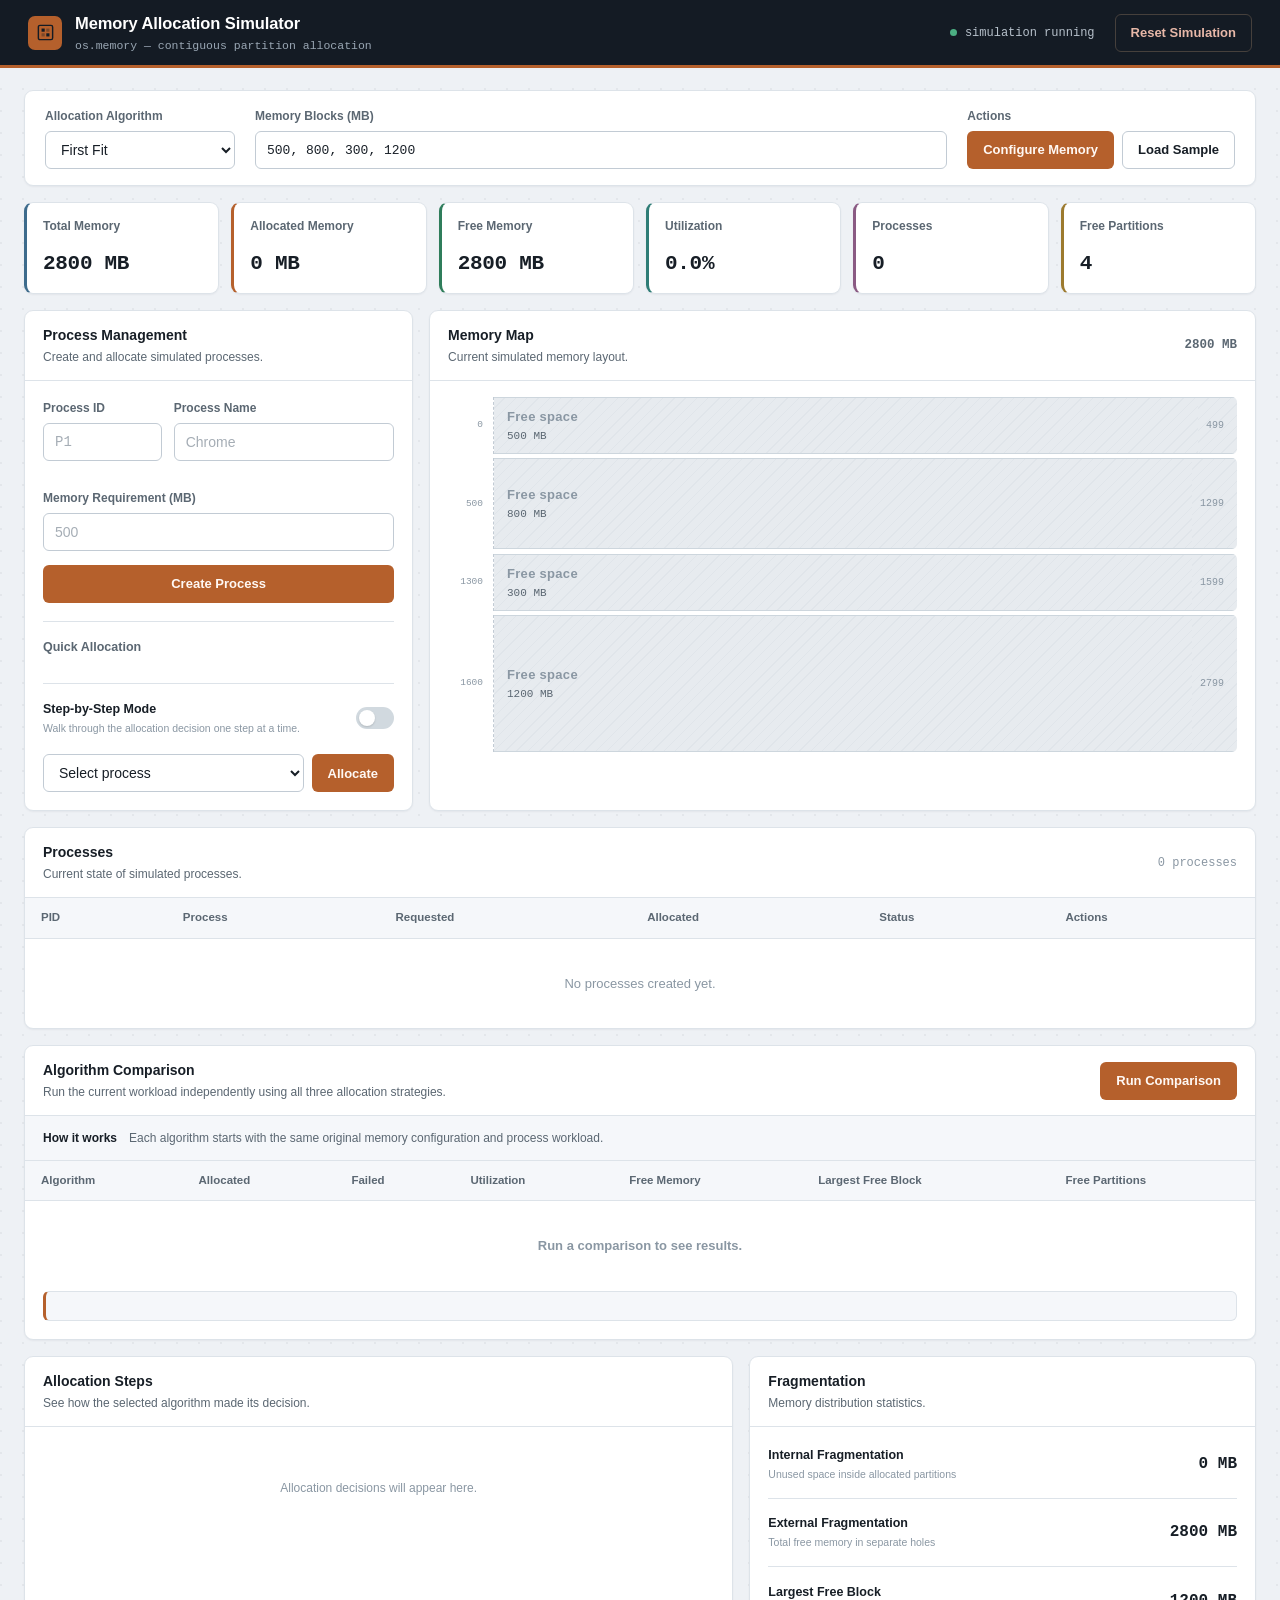
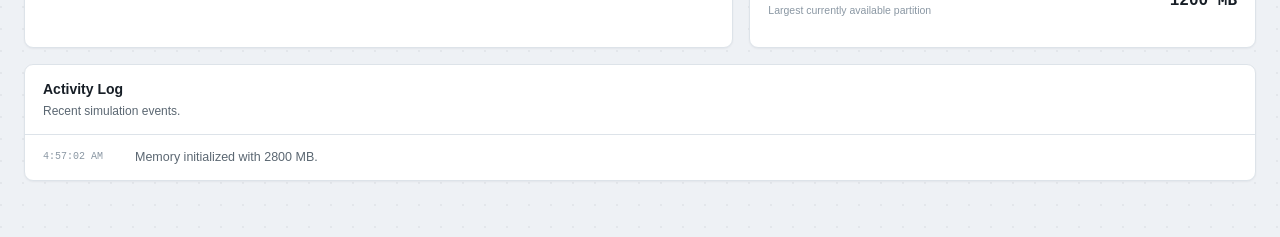
==== commit efef520d: "updated version" ====
--- a/index.html
+++ b/index.html
@@ -1,273 +1,674 @@
 <!DOCTYPE html>
 <html lang="en">
+
 <head>
     <meta charset="UTF-8">
     <meta name="viewport" content="width=device-width, initial-scale=1.0">
+
     <title>Memory Allocation Simulator</title>
+
     <link rel="stylesheet" href="style.css">
 </head>
+
 <body>
 
+    <!-- APPLICATION HEADER -->
+
     <header class="app-header">
+
         <div class="brand">
-            <div class="brand-mark">M</div>
+            <div class="brand-mark">
+                <svg viewBox="0 0 24 24" fill="none" xmlns="http://www.w3.org/2000/svg">
+                    <rect x="3" y="3" width="18" height="18" rx="2" stroke="currentColor" stroke-width="1.8"/>
+                    <rect x="7" y="7" width="4" height="4" fill="currentColor"/>
+                    <rect x="13" y="7" width="4" height="4" fill="currentColor" opacity="0.35"/>
+                    <rect x="7" y="13" width="4" height="4" fill="currentColor" opacity="0.35"/>
+                    <rect x="13" y="13" width="4" height="4" fill="currentColor"/>
+                </svg>
+            </div>
+
             <div>
                 <h1>Memory Allocation Simulator</h1>
-                <p>Operating Systems • Memory Management</p>
+                <p>os.memory — contiguous partition allocation</p>
             </div>
         </div>
+
         <div class="header-actions">
-            <span class="status-indicator"><span class="status-dot"></span>Simulation Active</span>
-            <button id="resetButton" class="button button-danger">Reset Simulation</button>
+            <span class="status-indicator">
+                <span class="status-dot"></span>
+                simulation running
+            </span>
+
+            <button
+                id="resetButton"
+                class="button button-danger"
+            >
+                Reset Simulation
+            </button>
         </div>
+
     </header>
 
+    <!-- MAIN APPLICATION -->
+
     <main class="app-container">
 
-        <!-- Control bar -->
+        <!-- CONTROL BAR -->
+
         <section class="control-bar">
-            <div class="control-group">
-                <label for="algorithmSelect">Allocation Algorithm</label>
-                <select id="algorithmSelect">
-                    <option value="first-fit">First Fit</option>
-                    <option value="best-fit">Best Fit</option>
-                    <option value="worst-fit">Worst Fit</option>
-                </select>
-            </div>
-
-            <div class="control-group memory-config-group">
-                <label for="memoryBlocks">Memory Blocks (MB)</label>
-                <input type="text" id="memoryBlocks" placeholder="500, 800, 300, 1200" value="500, 800, 300, 1200">
-            </div>
-
-            <div class="control-group">
-                <label>Actions</label>
-                <div class="control-actions">
-                    <button id="configureMemoryButton" class="button button-primary">Configure Memory</button>
-                    <button id="loadSampleButton" class="button button-secondary">Load Sample</button>
-                </div>
-            </div>
+
+        <div class="control-group">
+
+            <label for="algorithmSelect">
+                Allocation Algorithm
+            </label>
+
+            <select id="algorithmSelect">
+                <option value="first-fit">First Fit</option>
+                <option value="best-fit">Best Fit</option>
+                <option value="worst-fit">Worst Fit</option>
+            </select>
+
+        </div>
+
+        <div class="control-group memory-config-group">
+
+            <label for="memoryBlocks">
+                Memory Blocks (MB)
+            </label>
+
+            <input
+                type="text"
+                id="memoryBlocks"
+                placeholder="500, 800, 300, 1200"
+                value="500, 800, 300, 1200"
+            >
+
+        </div>
+
+        <div class="control-group">
+
+            <label>
+                Actions
+            </label>
+
+            <div class="control-actions">
+
+                <button
+                    id="configureMemoryButton"
+                    class="button button-primary"
+                >
+                    Configure Memory
+                </button>
+
+                <button
+                    id="loadSampleButton"
+                    class="button button-secondary"
+                >
+                    Load Sample
+                </button>
+
+            </div>
+
+        </div>
+
+    </section>
+
+        <!-- DASHBOARD -->
+
+        <section class="dashboard-grid">
+
+            <div class="stat-card">
+                <span class="stat-label">Total Memory</span>
+                <strong id="totalMemory">0 MB</strong>
+            </div>
+
+            <div class="stat-card">
+                <span class="stat-label">Allocated Memory</span>
+                <strong id="allocatedMemory">0 MB</strong>
+            </div>
+
+            <div class="stat-card">
+                <span class="stat-label">Free Memory</span>
+                <strong id="freeMemory">0 MB</strong>
+            </div>
+
+            <div class="stat-card">
+                <span class="stat-label">Utilization</span>
+                <strong id="utilization">0%</strong>
+            </div>
+
+            <div class="stat-card">
+                <span class="stat-label">Processes</span>
+                <strong id="processCount">0</strong>
+            </div>
+
+            <div class="stat-card">
+                <span class="stat-label">Free Partitions</span>
+                <strong id="freeBlockCount">0</strong>
+            </div>
+
         </section>
 
-        <!-- Dashboard -->
-        <section class="dashboard-grid">
-            <div class="stat-card"><span class="stat-label">Total Memory</span><strong id="totalMemory">0 MB</strong></div>
-            <div class="stat-card"><span class="stat-label">Allocated Memory</span><strong id="allocatedMemory">0 MB</strong></div>
-            <div class="stat-card"><span class="stat-label">Free Memory</span><strong id="freeMemory">0 MB</strong></div>
-            <div class="stat-card"><span class="stat-label">Utilization</span><strong id="utilization">0%</strong></div>
-            <div class="stat-card"><span class="stat-label">Processes</span><strong id="processCount">0</strong></div>
-            <div class="stat-card"><span class="stat-label">Free Partitions</span><strong id="freeBlockCount">0</strong></div>
-        </section>
-
-        <!-- Process management + Memory map -->
+        <!-- MAIN GRID -->
+
         <section class="main-grid">
 
+            <!-- PROCESS MANAGEMENT -->
+
             <div class="panel process-panel">
+
                 <div class="panel-header">
+
                     <div>
                         <h2>Process Management</h2>
                         <p>Create and allocate simulated processes.</p>
                     </div>
+
                 </div>
 
                 <form id="processForm">
+
                     <div class="form-row">
+
                         <div class="form-field">
-                            <label for="processId">Process ID</label>
-                            <input type="text" id="processId" placeholder="P1" maxlength="10" required>
-                        </div>
+
+                            <label for="processId">
+                                Process ID
+                            </label>
+
+                            <input
+                                type="text"
+                                id="processId"
+                                placeholder="P1"
+                                maxlength="10"
+                                required
+                            >
+
+                        </div>
+
                         <div class="form-field">
-                            <label for="processName">Process Name</label>
-                            <input type="text" id="processName" placeholder="Chrome" maxlength="30" required>
-                        </div>
+
+                            <label for="processName">
+                                Process Name
+                            </label>
+
+                            <input
+                                type="text"
+                                id="processName"
+                                placeholder="Chrome"
+                                maxlength="30"
+                                required
+                            >
+
+                        </div>
+
                     </div>
 
                     <div class="form-field">
-                        <label for="memoryRequest">Memory Requirement (MB)</label>
-                        <input type="number" id="memoryRequest" placeholder="500" min="1" step="1" required>
-                    </div>
-
-                    <button type="submit" class="button button-primary button-full">Create Process</button>
+
+                        <label for="memoryRequest">
+                            Memory Requirement (MB)
+                        </label>
+
+                        <input
+                            type="number"
+                            id="memoryRequest"
+                            placeholder="500"
+                            min="1"
+                            step="1"
+                            required
+                        >
+
+                    </div>
+
+                    <button
+                        type="submit"
+                        class="button button-primary button-full"
+                    >
+                        Create Process
+                    </button>
+
                 </form>
 
                 <div class="divider"></div>
 
-                <div class="section-subtitle">Quick Allocation</div>
+                <div class="section-subtitle">
+                    Quick Allocation
+                </div>
 
                 <div class="step-mode">
+
                     <div class="step-mode-header">
+
                         <div>
-                            <span class="step-mode-title">Step-by-Step Mode</span>
-                            <span class="step-mode-description">Walk through the allocation decision one step at a time.</span>
-                        </div>
+                            <span class="step-mode-title">
+                                Step-by-Step Mode
+                            </span>
+
+                            <span class="step-mode-description">
+                                Walk through the allocation decision one step at a time.
+                            </span>
+                        </div>
+
                         <label class="toggle">
-                            <input type="checkbox" id="stepModeToggle">
+
+                            <input
+                                type="checkbox"
+                                id="stepModeToggle"
+                            >
+
                             <span class="toggle-slider"></span>
+
                         </label>
-                    </div>
-
-                    <div id="stepControls" class="step-controls hidden">
-                        <div class="step-progress"><span id="stepProgress">Step 0 / 0</span></div>
+
+                    </div>
+
+                    <div
+                        id="stepControls"
+                        class="step-controls hidden"
+                    >
+
+                        <div class="step-progress">
+
+                            <span id="stepProgress">
+                                Step 0 / 0
+                            </span>
+
+                        </div>
+
                         <div class="step-buttons">
-                            <button id="previousStepButton" class="button button-secondary button-small" disabled>Previous</button>
-                            <button id="nextStepButton" class="button button-primary button-small" disabled>Next</button>
-                            <button id="runAllButton" class="button button-secondary button-small" disabled>Run All</button>
-                        </div>
-                    </div>
+
+                            <button
+                                id="previousStepButton"
+                                class="button button-secondary button-small"
+                                disabled
+                            >
+                                Previous
+                            </button>
+
+                            <button
+                                id="nextStepButton"
+                                class="button button-primary button-small"
+                                disabled
+                            >
+                                Next
+                            </button>
+
+                            <button
+                                id="runAllButton"
+                                class="button button-secondary button-small"
+                                disabled
+                            >
+                                Run All
+                            </button>
+
+                        </div>
+
+                    </div>
+
                 </div>
 
                 <div class="allocation-controls">
+
                     <select id="allocationProcessSelect">
-                        <option value="">Select process</option>
+                        <option value="">
+                            Select process
+                        </option>
                     </select>
-                    <button id="allocateButton" class="button button-primary">Allocate</button>
-                </div>
-            </div>
+
+                    <button
+                        id="allocateButton"
+                        class="button button-primary"
+                    >
+                        Allocate
+                    </button>
+
+                </div>
+
+            </div>
+
+            <!-- MEMORY MAP -->
 
             <div class="panel memory-panel">
+
                 <div class="panel-header">
+
                     <div>
                         <h2>Memory Map</h2>
-                        <p>Current simulated memory layout.</p>
-                    </div>
-                    <div class="memory-total-label"><span id="memoryMapTotal">0 MB</span></div>
-                </div>
-
-                <div id="memoryMap" class="memory-map">
+                        <p>
+                            Current simulated memory layout.
+                        </p>
+                    </div>
+
+                    <div class="memory-total-label">
+                        <span id="memoryMapTotal">0 MB</span>
+                    </div>
+
+                </div>
+
+                <div
+                    id="memoryMap"
+                    class="memory-map"
+                >
+
                     <div class="empty-state">
                         <strong>No memory configured</strong>
-                        <span>Load sample data to begin the simulation.</span>
-                    </div>
-                </div>
+                        <span>
+                            Load sample data to begin the simulation.
+                        </span>
+                    </div>
+
+                </div>
+
+                <div
+                    id="memoryMapLegend"
+                    class="memory-map-legend"
+                    style="display: none;"
+                ></div>
+
             </div>
 
         </section>
 
-        <!-- Process table -->
+        <!-- PROCESS TABLE -->
+
         <section class="panel">
+
             <div class="panel-header">
+
                 <div>
                     <h2>Processes</h2>
-                    <p>Current state of simulated processes.</p>
-                </div>
-                <span id="processSummary" class="panel-meta">0 processes</span>
+                    <p>
+                        Current state of simulated processes.
+                    </p>
+                </div>
+
+                <span
+                    id="processSummary"
+                    class="panel-meta"
+                >
+                    0 processes
+                </span>
+
             </div>
 
             <div class="table-wrapper">
+
                 <table>
+
                     <thead>
+
                         <tr>
-                            <th>PID</th><th>Process</th><th>Requested</th><th>Allocated</th><th>Status</th><th>Actions</th>
+                            <th>PID</th>
+                            <th>Process</th>
+                            <th>Requested</th>
+                            <th>Allocated</th>
+                            <th>Status</th>
+                            <th>Actions</th>
                         </tr>
+
                     </thead>
+
                     <tbody id="processTableBody">
-                        <tr><td colspan="6" class="table-empty">No processes created yet.</td></tr>
+
+                        <tr>
+                            <td
+                                colspan="6"
+                                class="table-empty"
+                            >
+                                No processes created yet.
+                            </td>
+                        </tr>
+
                     </tbody>
+
                 </table>
-            </div>
+
+            </div>
+
         </section>
 
-        <!-- Algorithm comparison -->
+        <!-- ALGORITHM COMPARISON -->
+
         <section class="panel comparison-panel">
+
             <div class="panel-header">
+
                 <div>
                     <h2>Algorithm Comparison</h2>
-                    <p>Run the current workload independently using all three allocation strategies.</p>
-                </div>
-                <button id="compareButton" class="button button-primary">Run Comparison</button>
+
+                    <p>
+                        Run the current workload independently
+                        using all three allocation strategies.
+                    </p>
+                </div>
+
+                <button
+                    id="compareButton"
+                    class="button button-primary"
+                >
+                    Run Comparison
+                </button>
+
             </div>
 
             <div class="comparison-info">
+
                 <div class="comparison-note">
                     <strong>How it works</strong>
-                    <span>Each algorithm starts with the same original memory configuration and process workload.</span>
-                </div>
+
+                    <span>
+                        Each algorithm starts with the same original
+                        memory configuration and process workload.
+                    </span>
+                </div>
+
             </div>
 
             <div class="table-wrapper">
+
                 <table class="comparison-table">
+
                     <thead>
+
                         <tr>
-                            <th>Algorithm</th><th>Allocated</th><th>Failed</th><th>Utilization</th>
-                            <th>Free Memory</th><th>Largest Free Block</th><th>Free Partitions</th>
+                            <th>Algorithm</th>
+                            <th>Allocated</th>
+                            <th>Failed</th>
+                            <th>Utilization</th>
+                            <th>Free Memory</th>
+                            <th>Largest Free Block</th>
+                            <th>Free Partitions</th>
                         </tr>
+
                     </thead>
+
                     <tbody id="comparisonTableBody">
-                        <tr><td colspan="7" class="table-empty">Run a comparison to see results.</td></tr>
+
+                        <tr>
+
+                            <td
+                                colspan="7"
+                                class="table-empty"
+                            >
+                                Run a comparison to see results.
+                            </td>
+
+                        </tr>
+
                     </tbody>
+
                 </table>
-                <div id="comparisonSummary" class="comparison-summary"></div>
-            </div>
+                <div
+                    id="comparisonSummary"
+                    class="comparison-summary"
+                >
+                </div>
+
+            </div>
+
         </section>
-
-        <!-- Allocation steps + Fragmentation -->
+        <!-- LOWER GRID -->
+
         <section class="lower-grid">
 
+            <!-- ALLOCATION STEPS -->
+
             <div class="panel">
+
                 <div class="panel-header">
+
                     <div>
                         <h2>Allocation Steps</h2>
-                        <p>See how the selected algorithm made its decision.</p>
-                    </div>
-                </div>
-                <div id="allocationSteps" class="steps-container">
-                    <div class="empty-state small"><span>Allocation decisions will appear here.</span></div>
-                </div>
-            </div>
+                        <p>
+                            See how the selected algorithm made
+                            its decision.
+                        </p>
+                    </div>
+
+                </div>
+
+                <div
+                    id="allocationSteps"
+                    class="steps-container"
+                >
+
+                    <div class="empty-state small">
+                        <span>
+                            Allocation decisions will appear here.
+                        </span>
+                    </div>
+
+                </div>
+
+            </div>
+
+            <!-- SIMULATION STATISTICS -->
 
             <div class="panel">
+
                 <div class="panel-header">
+
                     <div>
                         <h2>Fragmentation</h2>
-                        <p>Memory distribution statistics.</p>
-                    </div>
-                </div>
+                        <p>
+                            Memory distribution statistics.
+                        </p>
+                    </div>
+
+                </div>
+
                 <div class="fragmentation-list">
+
                     <div class="fragmentation-item">
+
                         <div>
-                            <span>Internal Fragmentation</span>
-                            <small>Unused space inside allocated partitions</small>
-                        </div>
-                        <strong id="internalFragmentation">0 MB</strong>
-                    </div>
+                            <span>
+                                Internal Fragmentation
+                            </span>
+
+                            <small>
+                                Unused space inside allocated partitions
+                            </small>
+                        </div>
+
+                        <strong id="internalFragmentation">
+                            0 MB
+                        </strong>
+
+                    </div>
+
                     <div class="fragmentation-item">
+
                         <div>
-                            <span>External Fragmentation</span>
-                            <small>Total free memory in separate holes</small>
-                        </div>
-                        <strong id="externalFragmentation">0 MB</strong>
-                    </div>
+                            <span>
+                                External Fragmentation
+                            </span>
+
+                            <small>
+                                Total free memory in separate holes
+                            </small>
+                        </div>
+
+                        <strong id="externalFragmentation">
+                            0 MB
+                        </strong>
+
+                    </div>
+
                     <div class="fragmentation-item">
+
                         <div>
-                            <span>Largest Free Block</span>
-                            <small>Largest currently available partition</small>
-                        </div>
-                        <strong id="largestFreeBlock">0 MB</strong>
-                    </div>
-                </div>
+                            <span>
+                                Largest Free Block
+                            </span>
+
+                            <small>
+                                Largest currently available partition
+                            </small>
+                        </div>
+
+                        <strong id="largestFreeBlock">
+                            0 MB
+                        </strong>
+
+                    </div>
+
+                </div>
+
             </div>
 
         </section>
 
-        <!-- Activity log -->
+        <!-- ACTIVITY LOG -->
+
         <section class="panel activity-panel">
+
             <div class="panel-header">
+
                 <div>
                     <h2>Activity Log</h2>
-                    <p>Recent simulation events.</p>
-                </div>
-            </div>
-            <div id="activityLog" class="activity-log">
-                <div class="empty-state small"><span>No simulation events yet.</span></div>
-            </div>
+                    <p>
+                        Recent simulation events.
+                    </p>
+                </div>
+
+            </div>
+
+            <div
+                id="activityLog"
+                class="activity-log"
+            >
+
+                <div class="empty-state small">
+                    <span>
+                        No simulation events yet.
+                    </span>
+                </div>
+
+            </div>
+
         </section>
 
     </main>
 
-    <div id="notification" class="notification" role="alert" aria-live="polite"></div>
+    <!-- NOTIFICATION -->
+
+    <div
+        id="notification"
+        class="notification"
+        role="alert"
+        aria-live="polite"
+    >
+    </div>
+
+    <!-- JAVASCRIPT -->
 
     <script src="algorithms.js"></script>
     <script src="visualization.js"></script>
     <script src="script.js"></script>
+
 </body>
-</html>
+
+</html>
--- a/style.css
+++ b/style.css
@@ -1,476 +1,1332 @@
-/* Memory Allocation Simulator — main stylesheet */
-
-* { box-sizing: border-box; margin: 0; padding: 0; }
+/* Memory Allocation Simulator — systems-utility look; copper accent nods to core memory's copper wire. */
+
+* {
+    box-sizing: border-box;
+    margin: 0;
+    padding: 0;
+}
 
 :root {
-    --background: #eef1f3;
+    --ink: #141b24;
+    --ink-soft: #1f2a37;
+
+    --page: #eef1f5;
     --surface: #ffffff;
-    --surface-soft: #f6f8f9;
-
-    --border: #dde3e7;
-    --border-dark: #c7cfd5;
-
-    --text: #17222b;
-    --text-secondary: #5c6b76;
-    --text-muted: #8996a1;
-
-    --primary: #1f4b47;
-    --primary-hover: #163936;
-    --accent: #2f7d74;
-    --accent-soft: #e6f1ef;
-
-    --success: #2a7a52;
-    --success-soft: #eaf6ef;
-    --warning: #a5690f;
-    --warning-soft: #fdf3e2;
-    --danger: #a03a3a;
-    --danger-soft: #fbeded;
-
-    --free: #eceff1;
-    --free-border: #d7dde1;
-
-    --radius: 8px;
-    --radius-small: 5px;
-    --shadow: 0 1px 2px rgba(15, 25, 30, 0.06);
-    --mono: "SF Mono", "Cascadia Code", Consolas, monospace;
+    --surface-alt: #f5f7fa;
+
+    --line: #dde3e9;
+    --line-strong: #c2cbd4;
+
+    --text: #171e26;
+    --text-secondary: #5b6772;
+    --text-muted: #8a97a3;
+
+    --copper: #b5602c;
+    --copper-dark: #964c21;
+    --copper-soft: #faece1;
+
+    --success: #2f7d5b;
+    --success-soft: #e7f5ee;
+
+    --warning: #a8791f;
+    --warning-soft: #fbf1de;
+
+    --danger: #b7402c;
+    --danger-soft: #fbe9e5;
+
+    --free: #e7ebef;
+    --free-line: #cdd6dd;
+
+    --p1: #3d6b8c;
+    --p2: #4f7a5c;
+    --p3: #8a5a83;
+    --p4: #9c7a2e;
+    --p5: #2f7d76;
+    --p6: #6c5b8c;
+
+    --radius: 9px;
+    --radius-sm: 6px;
+
+    --shadow-sm: 0 1px 2px rgba(20, 27, 36, 0.05);
+    --shadow: 0 2px 10px rgba(20, 27, 36, 0.06);
+    --shadow-lg: 0 10px 30px rgba(20, 27, 36, 0.12);
+
+    --font-ui: "Segoe UI", Inter, -apple-system, BlinkMacSystemFont,
+        Roboto, Arial, sans-serif;
+
+    --font-mono: "SFMono-Regular", ui-monospace, "Cascadia Mono",
+        "Consolas", "Liberation Mono", monospace;
+}
+
+@media (prefers-reduced-motion: reduce) {
+    *, *::before, *::after {
+        animation-duration: 0.001ms !important;
+        animation-iteration-count: 1 !important;
+        transition-duration: 0.001ms !important;
+    }
+}
+
+html {
+    scroll-behavior: smooth;
 }
 
 body {
     min-height: 100vh;
-    background: var(--background);
+
+    background:
+        radial-gradient(circle at 1px 1px, rgba(20, 27, 36, 0.05) 1px, transparent 0)
+            0 0 / 22px 22px,
+        var(--page);
+
     color: var(--text);
-    font-family: Inter, -apple-system, BlinkMacSystemFont, "Segoe UI", Roboto, Arial, sans-serif;
+
+    font-family: var(--font-ui);
     font-size: 14px;
     line-height: 1.5;
-}
-
-button, input, select { font-family: inherit; font-size: inherit; }
-
-:focus-visible { outline: 2px solid var(--accent); outline-offset: 2px; }
-
-/* ---------- Header ---------- */
+
+    -webkit-font-smoothing: antialiased;
+}
+
+::selection {
+    background: var(--copper-soft);
+    color: var(--copper-dark);
+}
+
+/* Scrollbars */
+.memory-map::-webkit-scrollbar,
+.activity-log::-webkit-scrollbar,
+.table-wrapper::-webkit-scrollbar {
+    width: 8px;
+    height: 8px;
+}
+.memory-map::-webkit-scrollbar-thumb,
+.activity-log::-webkit-scrollbar-thumb,
+.table-wrapper::-webkit-scrollbar-thumb {
+    background: var(--line-strong);
+    border-radius: 8px;
+}
+.memory-map::-webkit-scrollbar-track,
+.activity-log::-webkit-scrollbar-track,
+.table-wrapper::-webkit-scrollbar-track {
+    background: transparent;
+}
+
+/* HEADER */
 
 .app-header {
     height: 68px;
-    display: flex; align-items: center; justify-content: space-between;
+
+    display: flex;
+    align-items: center;
+    justify-content: space-between;
+
     padding: 0 28px;
+
+    background: var(--ink);
+    color: #eef1f5;
+
+    border-bottom: 3px solid var(--copper);
+}
+
+.brand {
+    display: flex;
+    align-items: center;
+    gap: 13px;
+}
+
+.brand-mark {
+    width: 34px;
+    height: 34px;
+    flex-shrink: 0;
+
+    display: flex;
+    align-items: center;
+    justify-content: center;
+
+    background: var(--copper);
+    color: var(--ink);
+
+    border-radius: 7px;
+}
+
+.brand-mark svg {
+    width: 19px;
+    height: 19px;
+}
+
+.brand h1 {
+    font-size: 16.5px;
+    font-weight: 650;
+    color: #ffffff;
+    letter-spacing: -0.1px;
+}
+
+.brand p {
+    margin-top: 1px;
+    color: #9aa7b4;
+    font-size: 11.5px;
+    font-family: var(--font-mono);
+}
+
+.header-actions {
+    display: flex;
+    align-items: center;
+    gap: 20px;
+}
+
+.status-indicator {
+    display: flex;
+    align-items: center;
+    gap: 8px;
+
+    color: #b7c1cb;
+    font-size: 12px;
+    font-family: var(--font-mono);
+}
+
+.status-dot {
+    width: 7px;
+    height: 7px;
+    border-radius: 50%;
+    background: #4caf83;
+    box-shadow: 0 0 0 0 rgba(76, 175, 131, 0.5);
+    animation: pulse-dot 2.2s infinite;
+}
+
+@keyframes pulse-dot {
+    0% { box-shadow: 0 0 0 0 rgba(76, 175, 131, 0.45); }
+    70% { box-shadow: 0 0 0 6px rgba(76, 175, 131, 0); }
+    100% { box-shadow: 0 0 0 0 rgba(76, 175, 131, 0); }
+}
+
+.app-header .button-danger {
+    background: transparent;
+    border-color: #46403c;
+    color: #e7b8a8;
+}
+.app-header .button-danger:hover {
+    background: rgba(255, 255, 255, 0.06);
+    border-color: #6b5850;
+}
+
+/* MAIN CONTAINER */
+
+.app-container {
+    width: min(1440px, calc(100% - 48px));
+    margin: 22px auto 56px;
+
+    animation: rise-in 0.35s ease both;
+}
+
+@keyframes rise-in {
+    from { opacity: 0; transform: translateY(6px); }
+    to { opacity: 1; transform: translateY(0); }
+}
+
+/* CONTROL BAR */
+
+.control-bar {
+    display: flex;
+    align-items: flex-end;
+    justify-content: space-between;
+    flex-wrap: wrap;
+
+    gap: 20px;
+
+    padding: 16px 20px;
+    margin-bottom: 16px;
+
     background: var(--surface);
-    border-bottom: 1px solid var(--border);
-}
-
-.brand { display: flex; align-items: center; gap: 12px; }
-
-.brand-mark {
-    width: 36px; height: 36px;
-    display: flex; align-items: center; justify-content: center;
-    background: var(--primary); color: #fff;
-    border-radius: var(--radius-small);
-    font-weight: 700; font-size: 16px;
-    font-family: var(--mono);
-}
-
-.brand h1 { font-size: 17px; font-weight: 650; letter-spacing: -0.2px; }
-.brand p { margin-top: 1px; color: var(--text-secondary); font-size: 12px; }
-
-.header-actions { display: flex; align-items: center; gap: 16px; }
-
-.status-indicator {
-    display: flex; align-items: center; gap: 7px;
-    font-size: 12.5px; color: var(--text-secondary); font-weight: 500;
-}
-
-.status-dot {
-    width: 7px; height: 7px; border-radius: 50%;
-    background: var(--accent);
-    box-shadow: 0 0 0 3px var(--accent-soft);
-}
-
-/* ---------- Buttons ---------- */
+    border: 1px solid var(--line);
+    border-radius: var(--radius);
+    box-shadow: var(--shadow-sm);
+}
+
+.control-group {
+    display: flex;
+    flex-direction: column;
+    gap: 6px;
+}
+
+.control-group label {
+    color: var(--text-secondary);
+    font-size: 12px;
+    font-weight: 600;
+}
+
+.control-group select {
+    min-width: 190px;
+}
+
+/* FORM ELEMENTS */
+
+input,
+select {
+    width: 100%;
+    height: 38px;
+
+    padding: 0 11px;
+
+    border: 1px solid var(--line-strong);
+    border-radius: var(--radius-sm);
+
+    background: white;
+    color: var(--text);
+
+    font: inherit;
+    outline: none;
+
+    transition: border-color 0.15s ease, box-shadow 0.15s ease;
+}
+
+input:focus,
+select:focus,
+input:focus-visible,
+select:focus-visible {
+    border-color: var(--copper);
+    box-shadow: 0 0 0 3px rgba(181, 96, 44, 0.14);
+}
+
+input::placeholder {
+    color: #a5adb5;
+}
+
+#memoryBlocks {
+    font-family: var(--font-mono);
+    font-size: 13px;
+}
+
+/* BUTTONS */
 
 .button {
-    display: inline-flex; align-items: center; justify-content: center;
+    height: 38px;
+
+    display: inline-flex;
+    align-items: center;
+    justify-content: center;
     gap: 6px;
-    padding: 9px 16px;
+
+    padding: 0 15px;
+
     border: 1px solid transparent;
-    border-radius: var(--radius-small);
-    font-size: 13px; font-weight: 600;
+    border-radius: var(--radius-sm);
+
+    font: inherit;
+    font-size: 13px;
+    font-weight: 600;
+
     cursor: pointer;
-    transition: background-color .12s ease, border-color .12s ease;
-}
-
-.button:disabled { opacity: .5; cursor: not-allowed; }
-
-.button-primary { background: var(--primary); color: #fff; }
-.button-primary:hover:not(:disabled) { background: var(--primary-hover); }
-
-.button-secondary { background: var(--surface); color: var(--text); border-color: var(--border-dark); }
-.button-secondary:hover:not(:disabled) { background: var(--surface-soft); }
-
-.button-danger { background: var(--surface); color: var(--danger); border-color: var(--border-dark); }
-.button-danger:hover:not(:disabled) { background: var(--danger-soft); border-color: var(--danger); }
-
-.button-small { padding: 6px 11px; font-size: 12px; }
-.button-full { width: 100%; }
-
-/* ---------- Layout ---------- */
-
-.app-container {
-    max-width: 1360px;
-    margin: 0 auto;
-    padding: 24px 28px 48px;
-    display: flex; flex-direction: column;
-    gap: 20px;
-}
+    white-space: nowrap;
+
+    transition: background 0.15s ease, border-color 0.15s ease,
+        transform 0.05s ease, color 0.15s ease;
+}
+
+.button:active {
+    transform: translateY(1px);
+}
+
+.button:disabled {
+    opacity: 0.45;
+    cursor: not-allowed;
+    transform: none;
+}
+
+.button:focus-visible {
+    outline: 2px solid var(--copper);
+    outline-offset: 2px;
+}
+
+.button-primary {
+    background: var(--copper);
+    color: #fff8f4;
+}
+.button-primary:hover:not(:disabled) {
+    background: var(--copper-dark);
+}
+
+.button-secondary {
+    background: var(--surface);
+    border-color: var(--line-strong);
+    color: var(--text);
+}
+.button-secondary:hover:not(:disabled) {
+    background: var(--surface-alt);
+    border-color: #a9b4bd;
+}
+
+.button-danger {
+    background: white;
+    border-color: #e0b5aa;
+    color: var(--danger);
+}
+.button-danger:hover:not(:disabled) {
+    background: var(--danger-soft);
+}
+
+.button-small {
+    height: 30px;
+    padding: 0 11px;
+    font-size: 12px;
+}
+
+.button-full {
+    width: 100%;
+}
+
+/* DASHBOARD */
+
+.dashboard-grid {
+    display: grid;
+    grid-template-columns: repeat(6, minmax(0, 1fr));
+    gap: 12px;
+    margin-bottom: 16px;
+}
+
+.stat-card {
+    min-height: 92px;
+
+    display: flex;
+    flex-direction: column;
+    justify-content: space-between;
+
+    padding: 14px 16px;
+
+    background: var(--surface);
+    border: 1px solid var(--line);
+    border-left: 3px solid var(--line-strong);
+    border-radius: var(--radius);
+
+    box-shadow: var(--shadow-sm);
+
+    transition: border-left-color 0.2s ease;
+}
+
+.stat-card:nth-child(1) { border-left-color: var(--p1); }
+.stat-card:nth-child(2) { border-left-color: var(--copper); }
+.stat-card:nth-child(3) { border-left-color: var(--success); }
+.stat-card:nth-child(4) { border-left-color: var(--p5); }
+.stat-card:nth-child(5) { border-left-color: var(--p3); }
+.stat-card:nth-child(6) { border-left-color: var(--p4); }
+
+.stat-label {
+    color: var(--text-secondary);
+    font-size: 12px;
+    font-weight: 550;
+}
+
+.stat-card strong {
+    color: var(--text);
+    font-family: var(--font-mono);
+    font-size: 21px;
+    font-weight: 650;
+    letter-spacing: -0.3px;
+}
+
+/* MAIN GRID */
+
+.main-grid {
+    display: grid;
+    grid-template-columns: minmax(300px, 0.8fr) minmax(500px, 1.7fr);
+    gap: 16px;
+    margin-bottom: 16px;
+}
+
+/* PANELS */
 
 .panel {
     background: var(--surface);
-    border: 1px solid var(--border);
+    border: 1px solid var(--line);
     border-radius: var(--radius);
-    box-shadow: var(--shadow);
-    padding: 20px;
+    box-shadow: var(--shadow-sm);
+    overflow: hidden;
 }
 
 .panel-header {
-    display: flex; align-items: flex-start; justify-content: space-between;
+    min-height: 64px;
+
+    display: flex;
+    align-items: center;
+    justify-content: space-between;
     gap: 12px;
-    margin-bottom: 16px;
-}
-
-.panel-header h2 { font-size: 15px; font-weight: 650; }
-.panel-header p { margin-top: 2px; color: var(--text-secondary); font-size: 12.5px; }
-
-.panel-meta { font-size: 12px; color: var(--text-muted); font-weight: 500; }
-
-/* ---------- Control bar ---------- */
-
-.control-bar {
+
+    padding: 14px 18px;
+
+    border-bottom: 1px solid var(--line);
+}
+
+.panel-header h2 {
+    font-size: 14px;
+    font-weight: 650;
+}
+
+.panel-header p {
+    margin-top: 2px;
+    color: var(--text-secondary);
+    font-size: 12px;
+}
+
+.panel-meta {
+    color: var(--text-muted);
+    font-size: 12px;
+    font-family: var(--font-mono);
+}
+
+.memory-total-label {
+    color: var(--text-secondary);
+    font-size: 12.5px;
+    font-weight: 650;
+    font-family: var(--font-mono);
+}
+
+/* PROCESS FORM */
+
+.process-panel {
+    padding-bottom: 18px;
+}
+
+.process-panel form {
+    padding: 18px;
+}
+
+.form-row {
     display: grid;
-    grid-template-columns: 220px 1fr auto;
-    gap: 16px;
-    align-items: end;
+    grid-template-columns: 0.7fr 1.3fr;
+    gap: 12px;
+    margin-bottom: 14px;
+}
+
+.form-field {
+    display: flex;
+    flex-direction: column;
+    gap: 6px;
+    margin-bottom: 14px;
+}
+
+.form-field label {
+    color: var(--text-secondary);
+    font-size: 12px;
+    font-weight: 600;
+}
+
+#processId {
+    font-family: var(--font-mono);
+}
+
+.divider {
+    height: 1px;
+    margin: 0 18px 16px;
+    background: var(--line);
+}
+
+.section-subtitle {
+    padding: 0 18px 8px;
+    color: var(--text-secondary);
+    font-size: 12.5px;
+    font-weight: 650;
+}
+
+.allocation-controls {
+    display: grid;
+    grid-template-columns: 1fr auto;
+    gap: 8px;
+    padding: 0 18px;
+}
+
+/* MEMORY MAP  — the hero element */
+
+.memory-panel {
+    min-height: 430px;
+}
+
+.memory-map {
+    min-height: 364px;
+
+    display: flex;
+    flex-direction: column;
+
+    padding: 16px 18px 16px 0;
+    gap: 4px;
+}
+
+.memory-block {
+    position: relative;
+
+    min-height: 48px;
+
+    display: grid;
+    grid-template-columns: 64px 1fr auto;
+    align-items: stretch;
+
+    border-radius: 5px;
+    overflow: hidden;
+
+    animation: block-in 0.28s ease both;
+
+    transition: min-height 0.2s ease;
+}
+
+@keyframes block-in {
+    from { opacity: 0; transform: scaleY(0.92); }
+    to { opacity: 1; transform: scaleY(1); }
+}
+
+.memory-block-gutter {
+    display: flex;
+    align-items: center;
+    justify-content: flex-end;
+
+    padding-right: 10px;
+
+    color: var(--text-muted);
+    font-family: var(--font-mono);
+    font-size: 9.5px;
+    line-height: 1.5;
+
+    border-right: 1px dashed var(--line-strong);
+}
+
+.memory-block-body {
+    display: flex;
+    align-items: center;
+
+    padding: 9px 13px;
+    min-width: 0;
+}
+
+.memory-block.free .memory-block-body {
+    background:
+        repeating-linear-gradient(
+            135deg,
+            var(--free),
+            var(--free) 7px,
+            #e0e5ea 7px,
+            #e0e5ea 8px
+        );
+    border-top: 1px solid var(--free-line);
+    border-bottom: 1px solid var(--free-line);
+}
+
+.memory-block.allocated .memory-block-body {
     background: var(--surface);
-    border: 1px solid var(--border);
-    border-radius: var(--radius);
-    box-shadow: var(--shadow);
-    padding: 16px 20px;
-}
-
-.control-group { display: flex; flex-direction: column; gap: 6px; }
-
-.control-group label {
-    font-size: 12px; font-weight: 600; color: var(--text-secondary);
-}
-
-.control-group select, .control-group input {
-    padding: 8px 10px;
-    border: 1px solid var(--border-dark);
-    border-radius: var(--radius-small);
+    border-top: 1px solid var(--line);
+    border-bottom: 1px solid var(--line);
+    border-left: 3px solid var(--proc-color, var(--copper));
+}
+
+.memory-block-content {
+    min-width: 0;
+    display: flex;
+    flex-direction: column;
+}
+
+.memory-block-title {
+    font-size: 13px;
+    font-weight: 650;
+    white-space: nowrap;
+    overflow: hidden;
+    text-overflow: ellipsis;
+}
+
+.memory-block.free .memory-block-title {
+    color: var(--text-muted);
+    font-weight: 600;
+    letter-spacing: 0.3px;
+}
+
+.memory-block-pid {
+    font-family: var(--font-mono);
+    color: var(--proc-color, var(--copper-dark));
+    font-weight: 650;
+}
+
+.memory-block-size {
+    margin-top: 1px;
+    color: var(--text-secondary);
+    font-size: 11px;
+    font-family: var(--font-mono);
+}
+
+.memory-block-tail {
+    display: flex;
+    align-items: center;
+
+    padding: 0 13px 0 8px;
+
+    color: var(--text-muted);
+    font-family: var(--font-mono);
+    font-size: 10px;
+    white-space: nowrap;
+}
+
+.memory-block.allocated .memory-block-tail {
     background: var(--surface);
+    border-top: 1px solid var(--line);
+    border-bottom: 1px solid var(--line);
+}
+.memory-block.free .memory-block-tail {
+    background:
+        repeating-linear-gradient(
+            135deg,
+            var(--free),
+            var(--free) 7px,
+            #e0e5ea 7px,
+            #e0e5ea 8px
+        );
+    border-top: 1px solid var(--free-line);
+    border-bottom: 1px solid var(--free-line);
+}
+
+.memory-map-legend {
+    display: flex;
+    align-items: center;
+    gap: 14px;
+
+    padding: 10px 18px;
+
+    border-top: 1px solid var(--line);
+    background: var(--surface-alt);
+
+    color: var(--text-secondary);
+    font-size: 11px;
+}
+
+.legend-swatch {
+    display: inline-flex;
+    align-items: center;
+    gap: 6px;
+}
+
+.legend-chip {
+    width: 10px;
+    height: 10px;
+    border-radius: 2px;
+}
+
+.empty-state {
+    min-height: 300px;
+
+    display: flex;
+    flex-direction: column;
+    align-items: center;
+    justify-content: center;
+    gap: 5px;
+
+    color: var(--text-muted);
+    text-align: center;
+}
+
+.empty-state strong {
+    color: var(--text-secondary);
+    font-size: 13px;
+}
+
+.empty-state span {
+    font-size: 12px;
+    max-width: 240px;
+}
+
+.empty-state.small {
+    min-height: 110px;
+}
+
+/* PROCESS TABLE */
+
+.panel > .table-wrapper {
+    overflow-x: auto;
+}
+
+table {
+    width: 100%;
+    border-collapse: collapse;
+}
+
+thead {
+    background: var(--surface-alt);
+}
+
+th {
+    padding: 11px 16px;
+    border-bottom: 1px solid var(--line);
+
+    color: var(--text-secondary);
+    font-size: 11.5px;
+    font-weight: 650;
+    text-align: left;
+}
+
+td {
+    padding: 12px 16px;
+    border-bottom: 1px solid var(--line);
     color: var(--text);
-}
-
-.control-group select:focus, .control-group input:focus { border-color: var(--accent); }
-
-.control-actions { display: flex; gap: 8px; }
-
-/* ---------- Dashboard ---------- */
-
-.dashboard-grid {
-    display: grid;
-    grid-template-columns: repeat(6, 1fr);
-    gap: 14px;
-}
-
-.stat-card {
-    background: var(--surface);
-    border: 1px solid var(--border);
-    border-radius: var(--radius);
-    box-shadow: var(--shadow);
-    padding: 14px 16px;
-    display: flex; flex-direction: column; gap: 6px;
-}
-
-.stat-label { font-size: 11.5px; font-weight: 600; color: var(--text-muted); }
-.stat-card strong { font-size: 20px; font-weight: 650; font-family: var(--mono); }
-
-/* ---------- Main grid ---------- */
-
-.main-grid {
-    display: grid;
-    grid-template-columns: 360px 1fr;
-    gap: 20px;
-    align-items: start;
-}
-
-.divider { height: 1px; background: var(--border); margin: 16px 0; }
-
-.section-subtitle { font-size: 12.5px; font-weight: 650; color: var(--text-secondary); margin-bottom: 10px; }
-
-/* ---------- Process form ---------- */
-
-.form-row { display: grid; grid-template-columns: 1fr 1fr; gap: 12px; margin-bottom: 12px; }
-.form-field { display: flex; flex-direction: column; gap: 6px; margin-bottom: 12px; }
-
-.form-field label { font-size: 12px; font-weight: 600; color: var(--text-secondary); }
-
-.form-field input {
-    padding: 9px 10px;
-    border: 1px solid var(--border-dark);
-    border-radius: var(--radius-small);
-}
-
-.form-field input:focus { border-color: var(--accent); }
-
-/* ---------- Step mode ---------- */
-
-.step-mode { margin-top: 4px; }
-
-.step-mode-header {
-    display: flex; align-items: center; justify-content: space-between;
-    gap: 12px;
-}
-
-.step-mode-title { display: block; font-size: 13px; font-weight: 600; }
-.step-mode-description { display: block; font-size: 12px; color: var(--text-secondary); margin-top: 2px; max-width: 240px; }
-
-.toggle { position: relative; width: 38px; height: 22px; flex-shrink: 0; }
-.toggle input { opacity: 0; width: 0; height: 0; }
-
-.toggle-slider {
-    position: absolute; inset: 0; cursor: pointer;
-    background: var(--border-dark);
-    border-radius: 999px;
-    transition: background-color .15s ease;
-}
-
-.toggle-slider::before {
-    content: ""; position: absolute;
-    width: 16px; height: 16px; left: 3px; top: 3px;
-    background: #fff; border-radius: 50%;
-    transition: transform .15s ease;
-}
-
-.toggle input:checked + .toggle-slider { background: var(--accent); }
-.toggle input:checked + .toggle-slider::before { transform: translateX(16px); }
-
-.step-controls { margin-top: 14px; padding-top: 14px; border-top: 1px solid var(--border); }
-.step-controls.hidden { display: none; }
-
-.step-progress { font-size: 12px; font-weight: 600; color: var(--text-secondary); margin-bottom: 8px; }
-.step-buttons { display: flex; gap: 8px; }
-.step-buttons .button { flex: 1; }
-
-.allocation-controls { display: flex; gap: 8px; margin-top: 16px; }
-
-.allocation-controls select {
-    flex: 1;
-    padding: 9px 10px;
-    border: 1px solid var(--border-dark);
-    border-radius: var(--radius-small);
-}
-
-/* ---------- Memory map ---------- */
-
-.memory-total-label { font-family: var(--mono); font-size: 12.5px; color: var(--text-secondary); font-weight: 600; }
-
-.memory-map {
-    display: flex; flex-direction: column; gap: 3px;
-    max-height: 560px; overflow-y: auto;
-}
-
-.memory-block {
-    display: flex; align-items: center; justify-content: space-between;
-    padding: 10px 14px;
-    border-radius: var(--radius-small);
-    border: 1px solid transparent;
-}
-
-.memory-block.free {
-    background: var(--free);
-    border-color: var(--free-border);
-    color: var(--text-secondary);
-}
-
-.memory-block.allocated {
-    background: var(--accent-soft);
-    border-color: #bcdcd6;
-    color: var(--primary);
-}
-
-.memory-block-content { display: flex; flex-direction: column; gap: 2px; }
-.memory-block-title { font-size: 13px; font-weight: 650; }
-.memory-block-size { font-size: 12px; font-family: var(--mono); opacity: .85; }
-.memory-block-address { font-size: 11px; font-family: var(--mono); color: var(--text-muted); }
-
-/* ---------- Tables ---------- */
-
-.table-wrapper { overflow-x: auto; }
-
-table { width: 100%; border-collapse: collapse; }
-
-th {
-    text-align: left;
-    font-size: 11.5px; font-weight: 650; color: var(--text-muted);
-    padding: 8px 10px;
-    border-bottom: 1px solid var(--border);
-}
-
-td {
-    padding: 10px 10px;
-    border-bottom: 1px solid var(--border);
     font-size: 13px;
 }
 
-tr:last-child td { border-bottom: none; }
-
-.table-empty { text-align: center; color: var(--text-muted); padding: 24px 10px; }
-
-.action-buttons { display: flex; gap: 6px; flex-wrap: wrap; }
+td.mono, .comparison-table td {
+    font-family: var(--font-mono);
+    font-size: 12.5px;
+}
+
+tbody tr:last-child td {
+    border-bottom: none;
+}
+
+tbody tr {
+    transition: background 0.12s ease;
+}
+
+tbody tr:hover {
+    background: var(--surface-alt);
+}
+
+.table-empty {
+    height: 90px;
+    color: var(--text-muted);
+    text-align: center;
+}
+
+.process-id-cell {
+    display: flex;
+    align-items: center;
+    gap: 8px;
+    font-family: var(--font-mono);
+    font-weight: 650;
+}
+
+.process-color-dot {
+    width: 8px;
+    height: 8px;
+    border-radius: 50%;
+    background: var(--proc-color, var(--copper));
+    flex-shrink: 0;
+}
+
+/* STATUS BADGES */
 
 .status-badge {
-    display: inline-block;
-    padding: 3px 9px;
-    border-radius: 999px;
-    font-size: 11.5px; font-weight: 650;
-}
-
-.status-allocated { background: var(--success-soft); color: var(--success); }
-.status-waiting { background: var(--warning-soft); color: var(--warning); }
-.status-terminated { background: var(--surface-soft); color: var(--text-muted); }
-
-/* ---------- Comparison ---------- */
-
-.comparison-info { margin-bottom: 14px; }
-
-.comparison-note {
-    display: flex; flex-direction: column; gap: 2px;
-    background: var(--surface-soft);
-    border: 1px solid var(--border);
-    border-radius: var(--radius-small);
-    padding: 10px 12px;
-    font-size: 12.5px; color: var(--text-secondary);
-}
-
-.comparison-note strong { color: var(--text); font-size: 13px; }
-
-.comparison-best { color: var(--success); font-weight: 650; }
-.comparison-failed { color: var(--danger); font-weight: 650; }
-
-.comparison-summary {
-    margin-top: 14px;
-    display: flex; flex-direction: column; gap: 4px;
-    font-size: 12.5px; color: var(--text-secondary);
-}
-
-.comparison-summary-title { font-size: 12.5px; font-weight: 650; color: var(--text); }
-
-/* ---------- Lower grid ---------- */
+    display: inline-flex;
+    align-items: center;
+    gap: 5px;
+
+    min-height: 24px;
+    padding: 2px 9px;
+
+    border-radius: 4px;
+
+    font-size: 11px;
+    font-weight: 650;
+}
+
+.status-badge::before {
+    content: "";
+    width: 6px;
+    height: 6px;
+    border-radius: 50%;
+}
+
+.status-allocated {
+    background: var(--success-soft);
+    color: var(--success);
+}
+.status-allocated::before { background: var(--success); }
+
+.status-waiting {
+    background: var(--warning-soft);
+    color: var(--warning);
+}
+.status-waiting::before { background: var(--warning); }
+
+.status-terminated {
+    background: #eef0f2;
+    color: var(--text-secondary);
+}
+.status-terminated::before { background: var(--text-muted); }
+
+.action-buttons {
+    display: flex;
+    align-items: center;
+    gap: 6px;
+}
+
+/* LOWER GRID */
 
 .lower-grid {
     display: grid;
-    grid-template-columns: 1fr 1fr;
-    gap: 20px;
-}
-
-.steps-container { display: flex; flex-direction: column; gap: 8px; max-height: 320px; overflow-y: auto; }
+    grid-template-columns: 1.4fr 1fr;
+    gap: 16px;
+    margin-top: 16px;
+}
+
+/* ALLOCATION STEPS */
+
+.steps-container {
+    min-height: 220px;
+    padding: 6px 18px 14px;
+}
 
 .step {
-    display: flex; align-items: flex-start; gap: 10px;
-    padding: 8px 10px;
-    background: var(--surface-soft);
-    border-radius: var(--radius-small);
+    position: relative;
+    display: flex;
+    gap: 11px;
+    padding: 9px 0;
+    border-bottom: 1px solid var(--line);
+
+    animation: step-in 0.2s ease both;
+}
+
+@keyframes step-in {
+    from { opacity: 0; transform: translateX(-3px); }
+    to { opacity: 1; transform: translateX(0); }
+}
+
+.step:last-child {
+    border-bottom: none;
+}
+
+.step-number {
+    width: 21px;
+    height: 21px;
+    flex: 0 0 21px;
+
+    display: flex;
+    align-items: center;
+    justify-content: center;
+
+    border-radius: 4px;
+
+    background: var(--surface-alt);
+    border: 1px solid var(--line);
+
+    color: var(--text-secondary);
+    font-family: var(--font-mono);
+    font-size: 10px;
+    font-weight: 700;
+}
+
+.step-text {
+    padding-top: 2px;
+    color: var(--text);
     font-size: 12.5px;
 }
 
-.step-number {
-    flex-shrink: 0;
-    width: 18px; height: 18px;
-    display: flex; align-items: center; justify-content: center;
-    background: var(--primary); color: #fff;
-    border-radius: 50%;
-    font-size: 10.5px; font-weight: 650;
-}
-
-.step-text { color: var(--text-secondary); }
-.step-text strong { color: var(--text); }
-
-.fragmentation-list { display: flex; flex-direction: column; gap: 10px; }
+.step-text strong {
+    font-weight: 650;
+    color: var(--copper-dark);
+}
+
+/* FRAGMENTATION */
+
+.fragmentation-list {
+    padding: 4px 18px 8px;
+}
 
 .fragmentation-item {
-    display: flex; align-items: center; justify-content: space-between;
-    padding: 10px 12px;
-    background: var(--surface-soft);
-    border-radius: var(--radius-small);
-    gap: 12px;
-}
-
-.fragmentation-item span { display: block; font-size: 13px; font-weight: 600; }
-.fragmentation-item small { display: block; font-size: 11.5px; color: var(--text-muted); margin-top: 1px; }
-.fragmentation-item strong { font-family: var(--mono); font-size: 15px; flex-shrink: 0; }
-
-/* ---------- Activity log ---------- */
-
-.activity-log { display: flex; flex-direction: column; gap: 2px; max-height: 220px; overflow-y: auto; }
+    min-height: 68px;
+
+    display: flex;
+    align-items: center;
+    justify-content: space-between;
+    gap: 16px;
+
+    border-bottom: 1px solid var(--line);
+}
+
+.fragmentation-item:last-child {
+    border-bottom: none;
+}
+
+.fragmentation-item span {
+    display: block;
+    font-size: 12.5px;
+    font-weight: 600;
+}
+
+.fragmentation-item small {
+    display: block;
+    margin-top: 2px;
+    color: var(--text-muted);
+    font-size: 10.5px;
+}
+
+.fragmentation-item strong {
+    color: var(--text);
+    font-family: var(--font-mono);
+    font-size: 16px;
+    font-weight: 650;
+    white-space: nowrap;
+}
+
+/* ACTIVITY LOG */
+
+.activity-panel {
+    margin-top: 16px;
+}
+
+.activity-log {
+    max-height: 250px;
+    overflow-y: auto;
+    padding: 4px 18px;
+}
 
 .log-entry {
-    display: flex; gap: 12px;
-    padding: 8px 10px;
-    border-bottom: 1px solid var(--border);
+    display: grid;
+    grid-template-columns: 78px 1fr;
+    gap: 14px;
+    padding: 9px 0;
+    border-bottom: 1px solid var(--line);
+}
+
+.log-entry:last-child {
+    border-bottom: none;
+}
+
+.log-time {
+    color: var(--text-muted);
+    font-family: var(--font-mono);
+    font-size: 10px;
+    padding-top: 1px;
+}
+
+.log-message {
+    color: var(--text-secondary);
     font-size: 12.5px;
 }
 
-.log-entry:last-child { border-bottom: none; }
-
-.log-time { flex-shrink: 0; width: 84px; font-family: var(--mono); color: var(--text-muted); font-size: 11.5px; }
-.log-message { color: var(--text-secondary); }
-
-/* ---------- Empty states ---------- */
-
-.empty-state {
-    display: flex; flex-direction: column; align-items: center; justify-content: center;
-    gap: 4px;
-    padding: 48px 16px;
-    color: var(--text-muted);
-    text-align: center;
-}
-
-.empty-state strong { color: var(--text-secondary); font-size: 13px; }
-.empty-state span { font-size: 12.5px; }
-.empty-state.small { padding: 24px 16px; }
-
-/* ---------- Notification ---------- */
+/* NOTIFICATION */
 
 .notification {
     position: fixed;
-    bottom: 24px; left: 50%;
-    transform: translate(-50%, 16px);
-    padding: 11px 20px;
-    border-radius: var(--radius-small);
-    background: var(--text);
-    color: #fff;
-    font-size: 13px; font-weight: 550;
-    box-shadow: 0 8px 24px rgba(15, 25, 30, 0.18);
+    right: 24px;
+    bottom: 24px;
+    max-width: 360px;
+
+    display: flex;
+    align-items: center;
+    gap: 8px;
+
+    padding: 12px 16px;
+
+    background: var(--ink);
+    color: white;
+
+    border-radius: var(--radius-sm);
+    box-shadow: var(--shadow-lg);
+
+    font-size: 12.5px;
+    font-weight: 550;
+
     opacity: 0;
     pointer-events: none;
-    transition: opacity .15s ease, transform .15s ease;
-    z-index: 100;
-}
-
-.notification.visible { opacity: 1; transform: translate(-50%, 0); }
-.notification.success { background: var(--success); }
-.notification.error { background: var(--danger); }
-
-/* ---------- Responsive ---------- */
-
-@media (max-width: 1180px) {
-    .main-grid, .lower-grid { grid-template-columns: 1fr; }
-    .dashboard-grid { grid-template-columns: repeat(3, 1fr); }
-    .control-bar { grid-template-columns: 1fr; }
-}
-
-@media (max-width: 640px) {
-    .dashboard-grid { grid-template-columns: repeat(2, 1fr); }
-    .form-row { grid-template-columns: 1fr; }
-    .app-header { padding: 0 16px; }
-    .app-container { padding: 16px 16px 32px; }
-}
+    transform: translateY(8px);
+
+    transition: opacity 0.2s ease, transform 0.2s ease;
+
+    z-index: 1000;
+}
+
+.notification.visible {
+    opacity: 1;
+    transform: translateY(0);
+}
+
+.notification.success {
+    background: var(--success);
+}
+
+.notification.error {
+    background: var(--danger);
+}
+
+/* MEMORY CONFIGURATION */
+
+.memory-config-group {
+    flex: 1;
+    min-width: 280px;
+}
+
+.memory-config-group input {
+    min-width: 280px;
+}
+
+.control-actions {
+    display: flex;
+    gap: 8px;
+}
+
+/* ALGORITHM COMPARISON */
+
+.comparison-panel {
+    margin-top: 16px;
+}
+
+.comparison-info {
+    padding: 13px 18px;
+    border-bottom: 1px solid var(--line);
+    background: var(--surface-alt);
+}
+
+.comparison-note {
+    display: flex;
+    align-items: center;
+    gap: 12px;
+}
+
+.comparison-note strong {
+    color: var(--text);
+    font-size: 12px;
+    font-weight: 650;
+}
+
+.comparison-note span {
+    color: var(--text-secondary);
+    font-size: 12px;
+}
+
+.comparison-table th,
+.comparison-table td {
+    white-space: nowrap;
+}
+
+.comparison-table td:first-child {
+    font-family: var(--font-ui);
+    font-weight: 650;
+    font-size: 13px;
+}
+
+.comparison-best {
+    background: var(--success-soft);
+    position: relative;
+}
+
+.comparison-failed {
+    color: var(--danger);
+    font-weight: 650;
+}
+
+@media (max-width: 900px) {
+    .comparison-info {
+        padding: 12px;
+    }
+    .comparison-note {
+        align-items: flex-start;
+        flex-direction: column;
+        gap: 3px;
+    }
+}
+
+/* STEP-BY-STEP MODE */
+
+.step-mode {
+    margin: 18px;
+    padding-top: 16px;
+    border-top: 1px solid var(--line);
+}
+
+.step-mode-header {
+    display: flex;
+    align-items: center;
+    justify-content: space-between;
+    gap: 15px;
+}
+
+.step-mode-header > div {
+    display: flex;
+    flex-direction: column;
+    gap: 2px;
+}
+
+.step-mode-title {
+    color: var(--text);
+    font-size: 12.5px;
+    font-weight: 650;
+}
+
+.step-mode-description {
+    color: var(--text-muted);
+    font-size: 10.5px;
+}
+
+/* Toggle */
+
+.toggle {
+    position: relative;
+    width: 38px;
+    height: 22px;
+    flex-shrink: 0;
+}
+
+.toggle input {
+    width: 0;
+    height: 0;
+    opacity: 0;
+}
+
+.toggle-slider {
+    position: absolute;
+    inset: 0;
+    cursor: pointer;
+    background: #d1d9df;
+    border-radius: 20px;
+    transition: 0.2s ease;
+}
+
+.toggle-slider::before {
+    content: "";
+    position: absolute;
+    width: 16px;
+    height: 16px;
+    left: 3px;
+    top: 3px;
+    background: white;
+    border-radius: 50%;
+    box-shadow: 0 1px 2px rgba(0, 0, 0, 0.15);
+    transition: 0.2s ease;
+}
+
+.toggle input:checked + .toggle-slider {
+    background: var(--copper);
+}
+
+.toggle input:checked + .toggle-slider::before {
+    transform: translateX(16px);
+}
+
+.toggle input:focus-visible + .toggle-slider {
+    outline: 2px solid var(--copper);
+    outline-offset: 2px;
+}
+
+/* Step controls */
+
+.step-controls {
+    margin-top: 14px;
+    padding: 11px;
+    background: var(--surface-alt);
+    border: 1px solid var(--line);
+    border-radius: var(--radius-sm);
+}
+
+.step-controls.hidden {
+    display: none;
+}
+
+.step-progress {
+    margin-bottom: 9px;
+    color: var(--text-secondary);
+    font-family: var(--font-mono);
+    font-size: 10.5px;
+    text-align: center;
+}
+
+.step-buttons {
+    display: flex;
+    justify-content: center;
+    gap: 6px;
+}
+
+/* COMPARISON SUMMARY */
+
+.comparison-summary {
+    margin: 0 18px 18px;
+    padding: 14px 16px;
+
+    background: var(--surface-alt);
+    border: 1px solid var(--line);
+    border-left: 3px solid var(--copper);
+    border-radius: var(--radius-sm);
+
+    color: var(--text-secondary);
+    font-size: 12.5px;
+    line-height: 1.6;
+}
+
+.comparison-summary strong {
+    color: var(--text);
+    font-weight: 650;
+}
+
+.comparison-summary-title {
+    margin-bottom: 4px;
+    color: var(--text);
+    font-size: 13px;
+    font-weight: 650;
+}
+
+/* RESPONSIVE */
+
+@media (max-width: 1100px) {
+    .dashboard-grid {
+        grid-template-columns: repeat(3, minmax(0, 1fr));
+    }
+    .main-grid {
+        grid-template-columns: 1fr;
+    }
+}
+
+@media (max-width: 760px) {
+    .app-header {
+        height: auto;
+        padding: 16px 20px;
+        align-items: flex-start;
+        gap: 14px;
+        flex-direction: column;
+    }
+    .header-actions {
+        width: 100%;
+        justify-content: space-between;
+    }
+    .app-container {
+        width: min(100% - 24px, 1440px);
+        margin-top: 12px;
+    }
+    .control-bar {
+        align-items: stretch;
+        flex-direction: column;
+    }
+    .control-group select {
+        width: 100%;
+    }
+    .dashboard-grid {
+        grid-template-columns: repeat(2, minmax(0, 1fr));
+    }
+    .lower-grid {
+        grid-template-columns: 1fr;
+    }
+    .form-row {
+        grid-template-columns: 1fr;
+    }
+    .memory-block-gutter {
+        display: none;
+    }
+    .memory-block {
+        grid-template-columns: 1fr auto;
+    }
+    .memory-config-group {
+        width: 100%;
+    }
+    .memory-config-group input {
+        width: 100%;
+    }
+    .control-actions {
+        width: 100%;
+    }
+    .control-actions .button {
+        flex: 1;
+    }
+}
+
+@media (max-width: 480px) {
+    .dashboard-grid {
+        grid-template-columns: 1fr;
+    }
+    .header-actions {
+        align-items: stretch;
+        flex-direction: column;
+    }
+    .action-buttons {
+        flex-wrap: wrap;
+    }
+    .memory-block-tail {
+        display: none;
+    }
+}
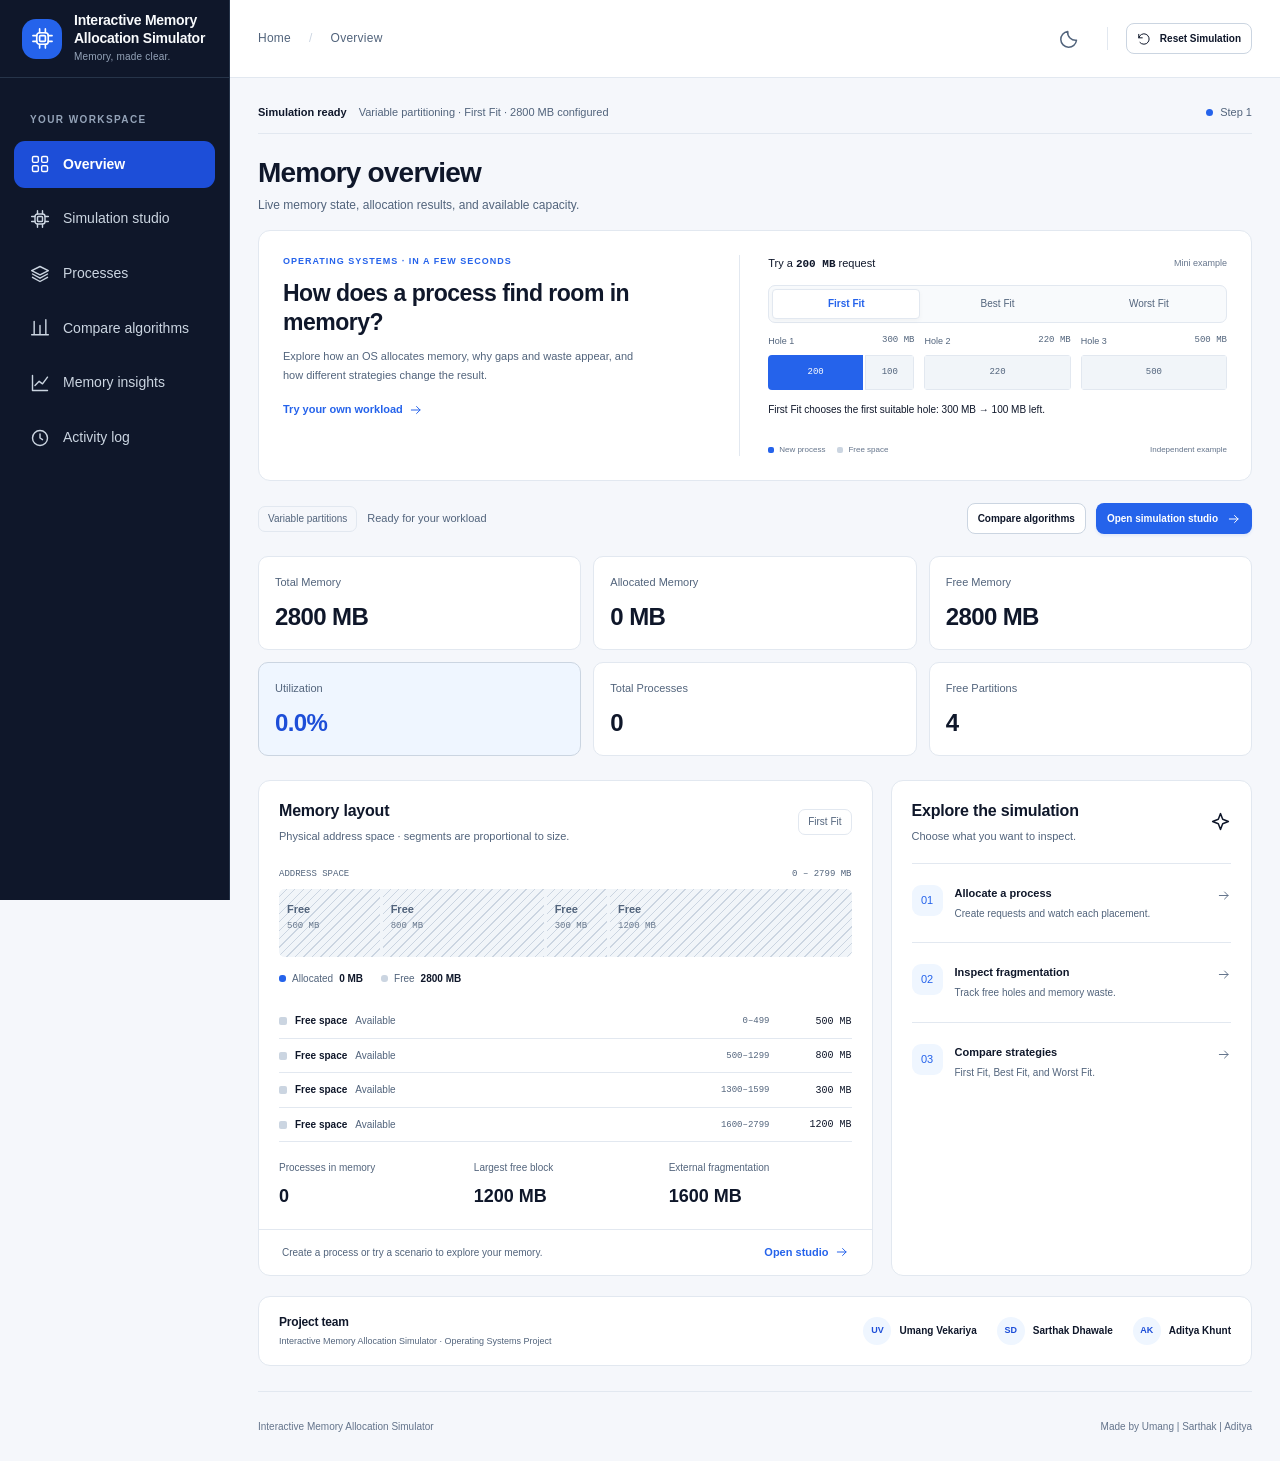
==== commit ebfee672: "Organize memory simulator and add comprehensive project documentation" ====
--- a/index.html
+++ b/index.html
@@ -1,61 +1,67 @@
 <!DOCTYPE html>
-<html lang="en">
-
-<head>
-    <meta charset="UTF-8">
-    <meta name="viewport" content="width=device-width, initial-scale=1.0">
-
-    <title>Memory Allocation Simulator</title>
-
-    <link rel="stylesheet" href="style.css">
-</head>
-
-<body>
-
-    <!-- APPLICATION HEADER -->
-
-    <header class="app-header">
-
-        <div class="brand">
-            <div class="brand-mark">
-                <svg viewBox="0 0 24 24" fill="none" xmlns="http://www.w3.org/2000/svg">
-                    <rect x="3" y="3" width="18" height="18" rx="2" stroke="currentColor" stroke-width="1.8"/>
-                    <rect x="7" y="7" width="4" height="4" fill="currentColor"/>
-                    <rect x="13" y="7" width="4" height="4" fill="currentColor" opacity="0.35"/>
-                    <rect x="7" y="13" width="4" height="4" fill="currentColor" opacity="0.35"/>
-                    <rect x="13" y="13" width="4" height="4" fill="currentColor"/>
-                </svg>
-            </div>
-
-            <div>
-                <h1>Memory Allocation Simulator</h1>
-                <p>os.memory — contiguous partition allocation</p>
-            </div>
-        </div>
-
-        <div class="header-actions">
-            <span class="status-indicator">
-                <span class="status-dot"></span>
-                simulation running
-            </span>
-
-            <button
-                id="resetButton"
-                class="button button-danger"
-            >
-                Reset Simulation
-            </button>
-        </div>
-
-    </header>
-
-    <!-- MAIN APPLICATION -->
-
-    <main class="app-container">
-
-        <!-- CONTROL BAR -->
-
-        <section class="control-bar">
+<html lang="en"><head><meta charset="UTF-8"><meta name="viewport" content="width=device-width, initial-scale=1.0"><meta name="theme-color" content="#2563eb"><title>Interactive Memory Allocation Simulator</title><link rel="stylesheet" href="css/style.css?v=23"></head>
+<body><svg class="icon-sprite" aria-hidden="true" xmlns="http://www.w3.org/2000/svg"><defs><symbol id="icon-grid" viewBox="0 0 24 24"><rect x="3" y="3" width="7" height="7" rx="1.5"/><rect x="14" y="3" width="7" height="7" rx="1.5"/><rect x="3" y="14" width="7" height="7" rx="1.5"/><rect x="14" y="14" width="7" height="7" rx="1.5"/></symbol><symbol id="icon-chip" viewBox="0 0 24 24"><rect x="6" y="6" width="12" height="12" rx="3"/><path d="M9 2v4m6-4v4M9 18v4m6-4v4M2 9h4m-4 6h4m12-6h4m-4 6h4"/><rect x="9" y="9" width="6" height="6" rx="1"/></symbol><symbol id="icon-layers" viewBox="0 0 24 24"><path d="m12 3 10 5-10 5L2 8l10-5Zm-9 9 9 5 9-5M3 16l9 5 9-5"/></symbol><symbol id="icon-compare" viewBox="0 0 24 24"><path d="M5 4v16M12 9v11M19 2v18M2 20h20"/></symbol><symbol id="icon-chart" viewBox="0 0 24 24"><path d="M3 3v18h18M6 15l5-5 4 3 6-8"/></symbol><symbol id="icon-clock" viewBox="0 0 24 24"><circle cx="12" cy="12" r="9"/><path d="M12 7v5l3 2"/></symbol><symbol id="icon-book" viewBox="0 0 24 24"><path d="M12 5v16M12 5C8 2 5 3 2 4v15c3-1 6-2 10 2 4-4 7-3 10-2V4c-3-1-6-2-10 1Z"/></symbol><symbol id="icon-arrow" viewBox="0 0 24 24"><path d="M4 12h15m-6-6 6 6-6 6"/></symbol><symbol id="icon-play" viewBox="0 0 24 24"><path d="m7 4 13 8-13 8V4Z"/></symbol><symbol id="icon-moon" viewBox="0 0 24 24"><path d="M20 14A9 9 0 0 1 10 4a9 9 0 1 0 10 10Z"/></symbol><symbol id="icon-sun" viewBox="0 0 24 24"><circle cx="12" cy="12" r="4"/><path d="M12 2v2m0 16v2M2 12h2m16 0h2M5 5l1.5 1.5m11 11L19 19M5 19l1.5-1.5m11-11L19 5"/></symbol><symbol id="icon-reset" viewBox="0 0 24 24"><path d="M3 10a9 9 0 1 1 2 8M3 4v6h6"/></symbol><symbol id="icon-menu" viewBox="0 0 24 24"><path d="M4 6h16M4 12h16M4 18h16"/></symbol><symbol id="icon-check" viewBox="0 0 24 24"><circle cx="12" cy="12" r="9"/><path d="m8 12 3 3 5-6"/></symbol><symbol id="icon-spark" viewBox="0 0 24 24"><path d="m12 3 2.5 6.5L21 12l-6.5 2.5L12 21l-2.5-6.5L3 12l6.5-2.5L12 3Z"/></symbol></defs></svg>
+<a class="skip-link" href="#mainContent">Skip to content</a>
+<aside class="sidebar" id="sidebar" aria-label="Main navigation"><a class="brand" href="#overview" data-navigate="overview"><span class="brand-mark"><svg class="icon" aria-hidden="true"><use href="#icon-chip"></use></svg></span><div><strong>Interactive Memory<br>Allocation Simulator</strong><span>Memory, made clear.</span></div></a>
+<div class="sidebar-content"><p class="nav-heading">YOUR WORKSPACE</p><nav aria-label="Workspace"><a href="#overview" class="nav-link active" data-navigate="overview" aria-current="page"><svg class="icon" aria-hidden="true"><use href="#icon-grid"></use></svg><span>Overview</span></a><a href="#simulator" class="nav-link" data-navigate="simulator"><svg class="icon" aria-hidden="true"><use href="#icon-chip"></use></svg><span>Simulation studio</span></a><a href="#processes" class="nav-link" data-navigate="processes"><svg class="icon" aria-hidden="true"><use href="#icon-layers"></use></svg><span>Processes</span></a><a href="#comparison" class="nav-link" data-navigate="comparison"><svg class="icon" aria-hidden="true"><use href="#icon-compare"></use></svg><span>Compare algorithms</span></a><a href="#analytics" class="nav-link" data-navigate="analytics"><svg class="icon" aria-hidden="true"><use href="#icon-chart"></use></svg><span>Memory insights</span></a><a href="#activity" class="nav-link" data-navigate="activity"><svg class="icon" aria-hidden="true"><use href="#icon-clock"></use></svg><span>Activity log</span></a></nav></div>
+</aside>
+<button class="sidebar-backdrop" id="sidebarBackdrop" aria-label="Close navigation" hidden></button>
+<div class="app-shell"><header class="topbar"><div class="topbar-left"><button id="menuButton" class="icon-button menu-button" aria-label="Open navigation" aria-expanded="false" aria-controls="sidebar"><svg class="icon" aria-hidden="true"><use href="#icon-menu"></use></svg></button><div class="breadcrumbs"><span>Home</span><span class="breadcrumb-slash">/</span><span id="breadcrumbLabel">Overview</span></div></div><div class="topbar-actions"><button id="themeButton" class="icon-button" aria-label="Switch to dark theme" title="Switch theme"><svg class="icon" aria-hidden="true"><use href="#icon-moon"></use></svg></button><span class="topbar-separator"></span><button id="resetButton" aria-label="Reset Simulation" class="button button-secondary button-small"><svg class="icon" aria-hidden="true"><use href="#icon-reset"></use></svg><span>Reset Simulation</span></button></div></header>
+<main id="mainContent" class="app-container" tabindex="-1"><section class="connection-banner"><span class="connection-icon"><svg class="icon" aria-hidden="true"><use href="#icon-chip"></use></svg></span><strong id="workspaceStatus">Simulation ready</strong><span class="connection-description" id="workspaceStatusDescription">Your memory workspace is ready to explore.</span><span class="connection-state"><span class="status-dot"></span><span id="workspaceStep">Step 1</span></span></section>
+<div class="page-heading"><div><h1 id="pageTitle">Memory overview</h1><p id="pageSubtitle">Live memory state, allocation results, and available capacity.</p></div><span class="workspace-badge"><svg class="icon" aria-hidden="true"><use href="#icon-check"></use></svg> Local workspace</span></div>
+<section class="page" data-page="overview" id="overviewPage">
+<section class="overview-intro" aria-labelledby="introTitle">
+    <div class="intro-copy"><span class="intro-kicker">OPERATING SYSTEMS · IN A FEW SECONDS</span><h2 id="introTitle">How does a process find room in memory?</h2><p>Explore how an OS allocates memory, why gaps and waste appear, and how different strategies change the result.</p><a class="text-link" href="#simulator" data-navigate="simulator">Try your own workload <svg class="icon" aria-hidden="true"><use href="#icon-arrow"></use></svg></a></div>
+    <div class="intro-example"><div class="intro-example-heading"><span>Try a <strong>200 MB</strong> request</span><span class="intro-example-tag">Mini example</span></div><div class="intro-strategies" role="group" aria-label="Mini example allocation strategy"><button type="button" data-intro-algorithm="first-fit" aria-pressed="true">First Fit</button><button type="button" data-intro-algorithm="best-fit" aria-pressed="false">Best Fit</button><button type="button" data-intro-algorithm="worst-fit" aria-pressed="false">Worst Fit</button></div><div id="introMemory" class="intro-memory" aria-label="Three separate free memory holes"></div><p id="introResult" class="intro-result" role="status" aria-live="polite"></p><div class="intro-legend"><span><i class="intro-used-dot"></i>New process</span><span><i></i>Free space</span><span>Independent example</span></div></div>
+</section>
+
+<div class="overview-toolbar"><div><span class="subtle-tag" id="overviewMode">Variable partitions</span><span class="overview-context" id="overviewMemoryStatus">Ready for your workload</span></div><div class="overview-actions"><a class="button button-secondary button-small" href="#comparison" data-navigate="comparison">Compare algorithms</a><a class="button button-primary button-small" href="#simulator" data-navigate="simulator">Open simulation studio <svg class="icon" aria-hidden="true"><use href="#icon-arrow"></use></svg></a></div></div>
+<section class="dashboard-grid">
+
+            <div class="stat-card">
+                <span class="stat-label">Total Memory</span>
+                <strong id="totalMemory">0 MB</strong>
+            </div>
+
+            <div class="stat-card">
+                <span class="stat-label">Allocated Memory</span>
+                <strong id="allocatedMemory">0 MB</strong>
+            </div>
+
+            <div class="stat-card">
+                <span class="stat-label">Free Memory</span>
+                <strong id="freeMemory">0 MB</strong>
+            </div>
+
+            <div class="stat-card">
+                <span class="stat-label">Utilization</span>
+                <strong id="utilization">0%</strong>
+            </div>
+
+            <div class="stat-card">
+                <span class="stat-label">Total Processes</span>
+                <strong id="processCount">0</strong>
+            </div>
+
+            <div class="stat-card">
+                <span class="stat-label">Free Partitions</span>
+                <strong id="freeBlockCount">0</strong>
+            </div>
+
+        </section>
+
+
+<div class="overview-grid"><section class="panel overview-health"><div class="panel-header"><div class="title-with-icon"><span class="icon-tile"><svg class="icon" aria-hidden="true"><use href="#icon-layers"></use></svg></span><div><h2>Memory layout</h2><p>Physical address space · segments are proportional to size.</p></div></div><span class="subtle-tag" id="overviewAlgorithm">First Fit</span></div>
+<div class="health-content"><div class="overview-map-caption"><span>ADDRESS SPACE</span><span id="overviewAddressEnd">0 MB</span></div><div class="capacity-track" id="overviewCapacity" aria-label="Current memory distribution"></div><div class="capacity-legend"><span><i class="legend-dot used"></i>Allocated <strong id="overviewAllocated">0 MB</strong></span><span><i class="legend-dot"></i>Free <strong id="overviewFree">0 MB</strong></span></div>
+<div class="overview-regions" id="overviewRegions" aria-label="Memory regions"></div><div class="overview-facts"><div><span>Processes in memory</span><strong id="overviewProcessCount">0</strong></div><div><span>Largest free block</span><strong id="overviewLargest">0 MB</strong></div><div><span>External fragmentation</span><strong id="overviewExternal">0 MB</strong></div></div></div>
+<div class="panel-footer"><span id="overviewNextHint">Create a process to begin your first allocation.</span><a href="#simulator" data-navigate="simulator">Open studio <svg class="icon" aria-hidden="true"><use href="#icon-arrow"></use></svg></a></div></section>
+<section class="panel quick-guide"><div class="panel-header"><div><h2>Explore the simulation</h2><p>Choose what you want to inspect.</p></div><svg class="icon" aria-hidden="true"><use href="#icon-spark"></use></svg></div><div class="guide-steps">
+<a href="#simulator" data-navigate="simulator"><span class="guide-number">01</span><div><strong>Allocate a process</strong><span>Create requests and watch each placement.</span></div><svg class="icon" aria-hidden="true"><use href="#icon-arrow"></use></svg></a>
+<a href="#analytics" data-navigate="analytics"><span class="guide-number">02</span><div><strong>Inspect fragmentation</strong><span>Track free holes and memory waste.</span></div><svg class="icon" aria-hidden="true"><use href="#icon-arrow"></use></svg></a>
+<a href="#comparison" data-navigate="comparison"><span class="guide-number">03</span><div><strong>Compare strategies</strong><span>First Fit, Best Fit, and Worst Fit.</span></div><svg class="icon" aria-hidden="true"><use href="#icon-arrow"></use></svg></a></div></section></div><section class="panel project-team" aria-labelledby="projectTeamTitle"><div class="panel-header"><div><h2 id="projectTeamTitle">Project team</h2><p>Interactive Memory Allocation Simulator · Operating Systems Project</p></div></div><ul class="team-members"><li><span class="team-avatar" aria-hidden="true">UV</span><strong>Umang Vekariya</strong></li><li><span class="team-avatar" aria-hidden="true">SD</span><strong>Sarthak Dhawale</strong></li><li><span class="team-avatar" aria-hidden="true">AK</span><strong>Aditya Khunt</strong></li></ul></section></section><section class="page" data-page="simulator" id="simulatorPage" hidden>
+<section class="guided-demo"><div><div class="guide-title-row"><h2 id="guidedTitle">Guided fragmentation demo</h2><span id="guidedProgress"></span></div><p id="guidedExplanation">Follow allocation, release, failure, compaction, and a successful retry.</p></div><div class="guide-actions"><button id="startGuidedButton" class="button button-secondary button-small">Start guided demo</button><button id="guidedNextButton" class="button button-primary button-small" hidden>Next stage</button></div></section>
+<div class="session-toolbar"><span id="sessionStatus">Autosave is local to this browser.</span><div><button id="saveWorkloadButton" class="button button-secondary button-small">Save workload</button><button id="loadWorkloadButton" class="button button-secondary button-small">Load workload</button><button id="exportReportButton" class="button button-secondary button-small">Export report</button><input id="workloadFile" type="file" accept=".json,application/json" hidden></div></div>
+<section class="control-bar">
 
         <div class="control-group">
 
@@ -71,6 +77,10 @@
 
         </div>
 
+        <div class="control-group">
+            <label for="allocationMode">Allocation Mode</label>
+            <select id="allocationMode"><option value="variable">Variable Partitioning</option><option value="fixed">Fixed Partitioning</option></select>
+        </div>
         <div class="control-group memory-config-group">
 
             <label for="memoryBlocks">
@@ -114,44 +124,7 @@
 
     </section>
 
-        <!-- DASHBOARD -->
-
-        <section class="dashboard-grid">
-
-            <div class="stat-card">
-                <span class="stat-label">Total Memory</span>
-                <strong id="totalMemory">0 MB</strong>
-            </div>
-
-            <div class="stat-card">
-                <span class="stat-label">Allocated Memory</span>
-                <strong id="allocatedMemory">0 MB</strong>
-            </div>
-
-            <div class="stat-card">
-                <span class="stat-label">Free Memory</span>
-                <strong id="freeMemory">0 MB</strong>
-            </div>
-
-            <div class="stat-card">
-                <span class="stat-label">Utilization</span>
-                <strong id="utilization">0%</strong>
-            </div>
-
-            <div class="stat-card">
-                <span class="stat-label">Processes</span>
-                <strong id="processCount">0</strong>
-            </div>
-
-            <div class="stat-card">
-                <span class="stat-label">Free Partitions</span>
-                <strong id="freeBlockCount">0</strong>
-            </div>
-
-        </section>
-
-        <!-- MAIN GRID -->
-
+        <p id="modeDescription" class="mode-description"></p>
         <section class="main-grid">
 
             <!-- PROCESS MANAGEMENT -->
@@ -161,8 +134,8 @@
                 <div class="panel-header">
 
                     <div>
-                        <h2>Process Management</h2>
-                        <p>Create and allocate simulated processes.</p>
+                        <h2>Create a process</h2>
+                        <p>Add a request to the allocation queue.</p>
                     </div>
 
                 </div>
@@ -247,7 +220,7 @@
                             </span>
 
                             <span class="step-mode-description">
-                                Walk through the allocation decision one step at a time.
+                                Inspect blocks one at a time. Previous reviews explanations; committed allocations stay in memory.
                             </span>
                         </div>
 
@@ -255,7 +228,7 @@
 
                             <input
                                 type="checkbox"
-                                id="stepModeToggle"
+                                id="stepModeToggle" aria-label="Enable step-by-step allocation"
                             >
 
                             <span class="toggle-slider"></span>
@@ -277,7 +250,8 @@
 
                         </div>
 
-                        <div class="step-buttons">
+                        <div class="playback-controls"><button id="playStepsButton" class="button button-primary button-small" aria-pressed="false" disabled>Play</button><label for="playbackSpeed">Speed</label><select id="playbackSpeed"><option value="1600">Slow</option><option value="1000" selected>Normal</option><option value="500">Fast</option></select></div>
+<div class="step-buttons">
 
                             <button
                                 id="previousStepButton"
@@ -309,9 +283,10 @@
 
                 </div>
 
+<div class="waiting-queue-section"><div class="queue-heading"><span>Waiting queue</span><span id="waitingCount">0 waiting</span></div><div id="waitingQueue" class="waiting-queue"></div></div>
                 <div class="allocation-controls">
 
-                    <select id="allocationProcessSelect">
+                    <select id="allocationProcessSelect" aria-label="Waiting process to allocate">
                         <option value="">
                             Select process
                         </option>
@@ -335,18 +310,22 @@
                 <div class="panel-header">
 
                     <div>
-                        <h2>Memory Map</h2>
+                        <h2>Memory layout</h2>
                         <p>
-                            Current simulated memory layout.
+                            Contiguous address space · sizes in MB
                         </p>
                     </div>
 
                     <div class="memory-total-label">
                         <span id="memoryMapTotal">0 MB</span>
-                    </div>
-
-                </div>
-
+                        <button id="compactButton" class="button button-primary button-small">Compact Memory</button>
+                    </div>
+
+                </div>
+
+<div class="studio-metrics"><div><span>Reserved</span><strong id="studioAllocated">0 MB</strong></div><div><span>Available</span><strong id="studioFree">0 MB</strong></div><div><span>Largest hole</span><strong id="studioLargest">0 MB</strong></div><div><span>Utilization</span><strong id="studioUtilization">0%</strong></div></div>
+<div class="payload-breakdown"><span id="studioPayload">0% useful utilization</span><span id="studioWaste">0 MB internal waste</span></div><div class="address-overview"><div class="address-labels"><span>ADDRESS SPACE</span><span id="studioStep">Step 1</span></div><div id="studioCapacity" class="studio-capacity" aria-label="Proportional memory overview"></div><p class="map-scale-note">Segment widths show reserved size. Hatched space inside an allocated segment is internal waste.</p><div class="address-labels"><span>0 MB</span><span id="studioEndAddress">0 MB</span></div></div>
+<section id="memoryInspector" class="memory-inspector" aria-label="Selected memory block details"></section><details id="memoryDetails" class="memory-details"><summary>Detailed partitions &amp; addresses</summary><div class="map-column-labels"><span>Start</span><span>Partition / owner</span><span>End</span></div>
                 <div
                     id="memoryMap"
                     class="memory-map"
@@ -365,13 +344,58 @@
                     id="memoryMapLegend"
                     class="memory-map-legend"
                     style="display: none;"
-                ></div>
-
-            </div>
-
+                ></div></details><section class="request-inspector" aria-labelledby="requestInspectorTitle"><div class="inspector-heading"><div><h3 id="requestInspectorTitle">Request preview</h3><p>Compare the next placement across all three algorithms.</p></div><div class="preview-size"><label for="previewRequest">Request (MB)</label><input id="previewRequest" type="number" min="1" step="1" value="212"></div></div><p id="previewContext" class="preview-context"></p><p id="requestFeasibility" class="request-feasibility" aria-live="polite"></p><div id="requestChoices" class="request-choices"></div></section>
+
+            </div>
+
+        <section class="panel steps-panel"><div class="panel-header">
+
+                    <div>
+                        <h2>Allocation trace</h2>
+                        <p>
+                            Follow the search and placement decisions.
+                        </p>
+                    </div>
+
+                </div>
+
+<div class="decision-cost" id="decisionCost" role="status"></div>
+                <div
+                    id="allocationSteps"
+                    class="steps-container"
+                >
+
+                    <div class="empty-state small">
+                        <span>
+                            Allocation decisions will appear here.
+                        </span>
+                    </div>
+
+                </div>
+
+            </section>
+</section>
+
+
+<section class="panel scenario-panel">
+            <div class="panel-header"><div><h2>Workload scenarios</h2><p>Load a workload, advance its lifecycle, then compare placement strategies.</p></div></div>
+            <div class="scenario-controls">
+                <div class="control-group"><label for="scenarioSelect">Scenario</label><select id="scenarioSelect">
+                    <option value="normal">1 — Normal Workload</option><option value="fragmentation">2 — Fragmentation Stress Test</option>
+                    <option value="large">3 — Large Process Workload</option><option value="mixed">4 — Mixed Workload</option>
+                    <option value="comparison">5 — Algorithm Comparison</option>
+                </select></div>
+                <button id="loadScenarioButton" class="button button-secondary">Load Scenario</button>
+                <button id="scenarioNextButton" class="button button-secondary" disabled>Next Action</button>
+                <button id="scenarioRunButton" class="button button-primary" disabled>Run Workload</button>
+            </div>
+            <p id="scenarioDescription" class="panel-copy"></p><p id="scenarioProgress" class="panel-copy panel-meta"></p>
         </section>
-
-        <!-- PROCESS TABLE -->
+        <section class="lower-grid">
+            <div class="panel"><div class="panel-header"><div><h2>Allocation Failure Analysis</h2><p>Diagnostic snapshot from the latest failed request.</p></div></div><div id="failureAnalysis" class="analysis-content" aria-live="polite"></div></div>
+            <div class="panel"><div class="panel-header"><div><h2>Memory Compaction</h2><p>Before and after · free memory is conserved.</p></div></div><div id="compactionAnalysis" class="analysis-content"></div></div>
+        </section>
+        </section><section class="page" data-page="processes" id="processesPage" hidden><div class="section-toolbar"><p>Every request, from creation to release.</p><a href="#simulator" data-navigate="simulator" class="button button-primary"><svg class="icon" aria-hidden="true"><use href="#icon-play"></use></svg> Create a process</a></div><!-- PROCESS TABLE -->
 
         <section class="panel">
 
@@ -405,6 +429,7 @@
                             <th>Requested</th>
                             <th>Allocated</th>
                             <th>Status</th>
+                            <th>Internal waste</th><th>Attempts</th><th>Failures</th><th>Block / lifecycle steps</th>
                             <th>Actions</th>
                         </tr>
 
@@ -414,7 +439,7 @@
 
                         <tr>
                             <td
-                                colspan="6"
+                                colspan="10"
                                 class="table-empty"
                             >
                                 No processes created yet.
@@ -429,9 +454,7 @@
 
         </section>
 
-        <!-- ALGORITHM COMPARISON -->
-
-        <section class="panel comparison-panel">
+        </section><section class="page" data-page="comparison" id="comparisonPage" hidden><section class="workspace-intro comparison-intro"><div class="intro-icon"><svg class="icon" aria-hidden="true"><use href="#icon-compare"></use></svg></div><div><h2>Three strategies. One fair comparison.</h2><p>First Fit, Best Fit, and Worst Fit start with identical memory and lifecycle actions.</p></div></section><div id="comparisonCharts" class="comparison-charts"></div><section class="panel comparison-panel">
 
             <div class="panel-header">
 
@@ -473,13 +496,7 @@
                     <thead>
 
                         <tr>
-                            <th>Algorithm</th>
-                            <th>Allocated</th>
-                            <th>Failed</th>
-                            <th>Utilization</th>
-                            <th>Free Memory</th>
-                            <th>Largest Free Block</th>
-                            <th>Free Partitions</th>
+                            <th>Metric</th><th>First Fit</th><th>Best Fit</th><th>Worst Fit</th>
                         </tr>
 
                     </thead>
@@ -489,7 +506,7 @@
                         <tr>
 
                             <td
-                                colspan="7"
+                                colspan="4"
                                 class="table-empty"
                             >
                                 Run a comparison to see results.
@@ -509,49 +526,10 @@
             </div>
 
         </section>
-        <!-- LOWER GRID -->
-
-        <section class="lower-grid">
-
-            <!-- ALLOCATION STEPS -->
-
-            <div class="panel">
-
-                <div class="panel-header">
+        </section><section class="page" data-page="analytics" id="analyticsPage" hidden><section class="panel fragmentation-panel"><div class="panel-header">
 
                     <div>
-                        <h2>Allocation Steps</h2>
-                        <p>
-                            See how the selected algorithm made
-                            its decision.
-                        </p>
-                    </div>
-
-                </div>
-
-                <div
-                    id="allocationSteps"
-                    class="steps-container"
-                >
-
-                    <div class="empty-state small">
-                        <span>
-                            Allocation decisions will appear here.
-                        </span>
-                    </div>
-
-                </div>
-
-            </div>
-
-            <!-- SIMULATION STATISTICS -->
-
-            <div class="panel">
-
-                <div class="panel-header">
-
-                    <div>
-                        <h2>Fragmentation</h2>
+                        <h2>Fragmentation</h2><span id="fragmentationSeverity" class="status-badge status-waiting"></span>
                         <p>
                             Memory distribution statistics.
                         </p>
@@ -587,7 +565,7 @@
                             </span>
 
                             <small>
-                                Total free memory in separate holes
+                                Free memory minus the largest free hole (variable mode)
                             </small>
                         </div>
 
@@ -615,15 +593,21 @@
 
                     </div>
 
-                </div>
-
-            </div>
-
+                    <div class="fragmentation-item"><div><span>External Fragmentation Ratio</span><small>External / free memory × 100</small></div><strong id="externalRatio">0%</strong></div>
+                    <div class="fragmentation-item"><div><span>Internal Fragmentation Ratio</span><small>Internal / reserved memory × 100</small></div><strong id="internalRatio">0%</strong></div>
+                    <div class="fragmentation-item"><div><span>Total Wasted Memory</span><small>Internal waste + external fragmentation</small></div><strong id="wastedMemory">0 MB</strong></div>
+                    <div class="fragmentation-item"><div><span>Compactions</span><small>Successful variable-memory compactions</small></div><strong id="compactionCount">0</strong></div>
+                </div>
+                <p id="fragmentationExplanation" class="panel-copy"></p>
+            </section><section class="panel analytics-panel">
+            <div class="panel-header"><div><h2>Real-time Analytics</h2><p>One sample per simulation event. All graphs reset with memory configuration.</p></div></div>
+            <div class="analytics-grid">
+                <div class="chart-card"><h3>Memory Utilization</h3><div id="utilizationChart"></div></div>
+                <div class="chart-card"><h3>Allocated vs Free Memory</h3><div id="memoryChart"></div></div>
+                <div class="chart-card"><h3>External Fragmentation</h3><div id="fragmentationChart"></div></div>
+            </div>
         </section>
-
-        <!-- ACTIVITY LOG -->
-
-        <section class="panel activity-panel">
+        </section><section class="page" data-page="activity" id="activityPage" hidden><section class="panel activity-panel">
 
             <div class="panel-header">
 
@@ -651,24 +635,38 @@
 
         </section>
 
-    </main>
-
-    <!-- NOTIFICATION -->
-
-    <div
-        id="notification"
-        class="notification"
-        role="alert"
-        aria-live="polite"
-    >
-    </div>
-
-    <!-- JAVASCRIPT -->
-
-    <script src="algorithms.js"></script>
-    <script src="visualization.js"></script>
-    <script src="script.js"></script>
-
-</body>
-
-</html>+    </section><section class="page" data-page="guide" id="guidePage" hidden><section class="panel guide-panel"><div class="panel-header"><div><h2>Small decisions. Different outcomes.</h2><p>The memory model behind your simulation.</p></div></div><div class="reference-grid">
+<article><span class="reference-number">01</span><h3>Choose a strategy</h3><p><strong>First Fit</strong> stops at the first free block that fits. <strong>Best Fit</strong> chooses the smallest suitable block. <strong>Worst Fit</strong> chooses the largest.</p></article>
+<article><span class="reference-number">02</span><h3>Know your partitions</h3><p><strong>Variable partitions</strong> split blocks to match a request. <strong>Fixed partitions</strong> reserve an entire region, leaving unused space inside it.</p></article>
+<article><span class="reference-number">03</span><h3>Understand fragmentation</h3><p>External fragmentation = free memory − largest free block. Internal fragmentation = reserved memory − requested memory in allocated processes.</p></article>
+<article><span class="reference-number">04</span><h3>Make memory contiguous</h3><p>Compaction moves allocated processes together and combines free space. It preserves total free memory and is available in variable mode.</p></article>
+<article><span class="reference-number">05</span><h3>Take it step by step</h3><p>Enable step mode in the studio to inspect each free block. Previous reviews the explanation; completing an allocation commits it only once.</p></article>
+<article><span class="reference-number">06</span><h3>Replay a fair workload</h3><p>Comparisons use independent memory states and identical actions. Recommendations prioritize allocation success, then useful utilization, fragmentation, and search work.</p></article></div></section></section>
+<footer class="workspace-footer"><span>Interactive Memory Allocation Simulator</span><span>Made by Umang | Sarthak | Aditya</span></footer></main></div>
+<div id="notification" class="notification" role="status" aria-live="polite"></div><dialog id="simulationDialog" aria-labelledby="dialogTitle">
+        <form method="dialog" id="dialogForm">
+            <h2 id="dialogTitle">Simulation action</h2><p id="dialogMessage"></p>
+            <div id="dialogInputGroup" class="form-field hidden"><label for="dialogMemory">Additional memory (MB)</label><input id="dialogMemory" type="number" min="1" step="1"></div>
+            <div class="dialog-actions"><button id="dialogCancel" type="button" class="button button-secondary">Cancel</button><button id="dialogConfirm" type="submit" class="button button-primary">Continue</button></div>
+        </form>
+    </dialog>
+
+<!-- Load core logic first. UI and features define helpers; app.js starts the app last. -->
+<script src="js/core/algorithms.js?v=23"></script>
+<script src="js/core/memory-engine.js?v=23"></script>
+
+<!-- Presentation and interactive feature helpers (preserve this dependency order). -->
+<script src="js/interface/visualization.js?v=23"></script>
+<script src="js/interface/dialogs.js?v=23"></script>
+<script src="js/interface/scenarios.js?v=23"></script>
+<script src="js/interface/analytics.js?v=23"></script>
+<script src="js/interface/studio-tools.js?v=23"></script>
+<script src="js/interface/workspace.js?v=23"></script>
+<script src="js/interface/block-inspector.js?v=23"></script>
+<script src="js/interface/lab-features.js?v=23"></script>
+
+<script src="js/interface/overview-demo.js?v=23"></script>
+
+<!-- Application controller and startup. -->
+<script src="js/app.js?v=23"></script>
+</body></html>
--- a/css/style.css
+++ b/css/style.css
@@ -0,0 +1,704 @@
+/* Interactive Memory Allocation Simulator workspace — navy navigation, neutral slate surfaces, and blue accents. */
+:root {
+    color-scheme: light;
+    --page: #f5f7fb; --surface: #ffffff; --surface-alt: #f8fafc;
+    --sidebar: #0f172a; --sidebar-text: #cbd5e1; --sidebar-muted: #94a3b8;
+    --sidebar-border: #263449; --sidebar-hover: #1e293b; --sidebar-active: #1d4ed8;
+    --line: #e2e8f0; --line-strong: #cbd5e1;
+    --text: #0f172a; --text-secondary: #52647c; --text-muted: #64748b;
+    --accent: #2563eb; --accent-hover: #1d4ed8; --accent-soft: #eff6ff; --button-text: #ffffff;
+    --copper: var(--accent); --copper-dark: var(--accent-hover); --copper-soft: var(--accent-soft);
+    --success: #1d4ed8; --success-soft: #eff6ff;
+    --warning: #b45309; --warning-soft: #fffbeb; --danger: #b91c1c; --danger-soft: #fef2f2;
+    --free: #f1f5f9; --free-line: #cbd5e1; --ink: #0f172a;
+    --p1: #60a5fa; --p2: #a78bfa; --p3: #2dd4bf; --p4: #38bdf8; --p5: #818cf8; --p6: #e879f9;
+    --radius: 18px; --radius-sm: 10px; --sidebar-width: 252px;
+    --shadow-sm: 0 2px 5px rgba(15, 23, 42, .035); --shadow-lg: 0 20px 70px rgba(15, 23, 42, .22);
+    --font-ui: Inter, -apple-system, BlinkMacSystemFont, "Segoe UI", sans-serif;
+    --font-mono: "SFMono-Regular", Consolas, monospace;
+    --hero-panel: #ffffff; --hero-chip: #dbeafe; --hero-chip-inner: #eff6ff; --hero-stroke: #94a3b8;
+}
+[data-theme="dark"] {
+    color-scheme: dark;
+    --page: #0b1220; --surface: #111c30; --surface-alt: #172338;
+    --line: #2a3a52; --line-strong: #40536e;
+    --text: #f1f5f9; --text-secondary: #b2bfd1; --text-muted: #94a3b8;
+    --accent: #60a5fa; --accent-hover: #93c5fd; --accent-soft: #172e52; --button-text: #0b1220;
+    --success: #93c5fd; --success-soft: #172e52; --warning: #fbbf24; --warning-soft: #352b14;
+    --danger: #fca5a5; --danger-soft: #392127; --free: #1e293b; --free-line: #475569;
+    --hero-panel: #1e293b; --hero-chip: #243d61; --hero-chip-inner: #172e52; --hero-stroke: #64748b;
+}
+* { box-sizing: border-box; margin: 0; padding: 0; }
+body { background: var(--page); color: var(--text); font: 14px/1.55 var(--font-ui); -webkit-font-smoothing: antialiased; }
+button, input, select { font: inherit; }
+a { color: inherit; text-decoration: none; }
+button, a, input, select, summary { -webkit-tap-highlight-color: transparent; }
+button, a { touch-action: manipulation; }
+button:focus-visible, a:focus-visible, summary:focus-visible { outline: 3px solid var(--accent); outline-offset: 4px; }
+::selection { background: var(--accent-soft); color: var(--accent-hover); }
+.icon-sprite { position: absolute; width: 0; height: 0; overflow: hidden; }
+.icon { width: 21px; height: 21px; fill: none; stroke: currentColor; stroke-width: 1.7; stroke-linecap: round; stroke-linejoin: round; flex-shrink: 0; }
+.skip-link { position: fixed; top: -80px; left: 16px; padding: 12px 20px; background: var(--surface); color: var(--accent); z-index: 100; border-radius: 8px; }
+.skip-link:focus { top: 12px; }
+.hidden, [hidden] { display: none !important; }
+
+/* Persistent shell */
+.sidebar { color: var(--sidebar-text); position: fixed; inset: 0 auto 0 0; width: var(--sidebar-width); z-index: 30; background: var(--sidebar); border-right: 1px solid var(--sidebar-border); display: flex; flex-direction: column; }
+.brand { display: flex; align-items: center; gap: 12px; height: 78px; padding: 0 24px; border-bottom: 1px solid var(--sidebar-border); }
+.brand-mark { display: grid; place-items: center; background: #2563eb; color: #fff; width: 40px; height: 40px; flex-shrink: 0; border-radius: 14px; }
+.brand-mark .icon { width: 23px; height: 23px; }
+.brand strong { display: block; font-size: 14px; letter-spacing: -.25px; font-weight: 650; color: #f8fafc; line-height: 1.25; }
+.brand span:not(.brand-mark) { display: block; font-size: 10px; color: var(--sidebar-muted); letter-spacing: .2px; margin-top: 2px; }
+.sidebar-content { padding: 34px 14px; overflow-y: auto; }
+.nav-heading { color: var(--sidebar-muted); font-weight: 650; font-size: 10px; letter-spacing: 1.4px; padding: 0 16px 13px; }
+.sidebar nav { display: grid; gap: 7px; }
+.nav-link { display: flex; align-items: center; gap: 13px; padding: 13px 16px; border-radius: 11px; color: var(--sidebar-text); font-size: 14px; font-weight: 530; transition: background .15s, color .15s; }
+[data-theme="dark"] .nav-link { color: var(--sidebar-text); }
+.nav-link:hover { background: var(--sidebar-hover); color: #ffffff; }
+.nav-link.active { background: var(--sidebar-active); color: #ffffff; font-weight: 620; }
+[data-theme="dark"] .nav-link.active { background: var(--sidebar-active); color: #ffffff; }
+.nav-link .icon { width: 20px; height: 20px; }
+.nav-divider { height: 1px; margin: 25px 16px 17px; background: var(--sidebar-border); }
+.sidebar-footer { margin-top: auto; padding: 23px 26px 25px; border-top: 1px solid var(--sidebar-border); }
+.sidebar-footer strong { display: block; color: #e2e8f0; font-size: 11px; margin-bottom: 5px; font-weight: 600; }
+.sidebar-footer p { color: var(--sidebar-muted); font-size: 11px; line-height: 1.8; max-width: 175px; }
+.sidebar-foot-icon { display: block; color: #93c5fd; margin-bottom: 10px; }
+.sidebar-foot-icon .icon { width: 18px; height: 18px; }
+.academic-tag { display: inline-block; font-size: 8px; letter-spacing: 1.4px; color: var(--sidebar-muted); margin-top: 18px; }
+.app-shell { margin-left: var(--sidebar-width); }
+.topbar { height: 78px; display: flex; align-items: center; justify-content: space-between; gap: 15px; padding: 0 38px; background: var(--surface); border-bottom: 1px solid var(--line); }
+.topbar-left, .topbar-actions, .breadcrumbs { display: flex; align-items: center; gap: 18px; }
+.breadcrumbs { color: var(--text-secondary); font-size: 12px; letter-spacing: .25px; }
+.breadcrumb-slash { color: var(--line-strong); }
+.icon-button { display: grid; place-items: center; width: 38px; height: 38px; background: transparent; border: 0; border-radius: 10px; color: var(--text-secondary); cursor: pointer; }
+.icon-button:hover { background: var(--accent-soft); color: var(--accent); }
+.topbar-separator { height: 23px; width: 1px; background: var(--line); }
+.menu-button { display: none; }
+.app-container { max-width: 1480px; margin: 0 auto; padding: 30px 38px 0; outline: 0; }
+.connection-banner { display: flex; align-items: center; gap: 12px; padding: 14px 17px; border-radius: 14px; background: var(--surface); margin-bottom: 27px; font-size: 12px; }
+.connection-icon { display: grid; place-items: center; height: 31px; width: 31px; color: var(--accent); background: var(--accent-soft); border-radius: 9px; }
+[data-theme="dark"] .connection-icon { background: var(--accent-soft); }
+.connection-icon .icon { width: 18px; height: 18px; }
+.connection-banner strong { font-weight: 600; }
+.connection-description { color: var(--text-secondary); }
+.connection-state { display: flex; align-items: center; gap: 7px; margin-left: auto; color: var(--text-secondary); white-space: nowrap; font-size: 11px; }
+.status-dot { width: 7px; height: 7px; background: var(--accent); border-radius: 50%; display: inline-block; flex-shrink: 0; }
+.page-heading { display: flex; align-items: center; justify-content: space-between; gap: 20px; margin-bottom: 27px; }
+.page-heading h1 { font-size: 24px; letter-spacing: -.7px; font-weight: 650; line-height: 1.35; }
+.page-heading p { font-size: 12px; color: var(--text-secondary); margin-top: 4px; }
+.workspace-badge { color: var(--accent); background: var(--accent-soft); border: 1px solid var(--free-line); padding: 5px 10px; border-radius: 7px; font-size: 10px; display: flex; align-items: center; gap: 6px; white-space: nowrap; }
+.workspace-badge .icon { width: 13px; height: 13px; }
+.workspace-footer { padding: 27px 0; margin-top: 25px; border-top: 1px solid var(--line); color: var(--text-muted); font-size: 10px; display: flex; justify-content: space-between; gap: 15px; }
+
+/* Overview */
+.dashboard-grid { display: grid; grid-template-columns: repeat(6, minmax(0, 1fr)); gap: 12px; margin-bottom: 24px; }
+.stat-card { background: var(--surface); border: 1px solid var(--line); border-radius: 15px; min-height: 100px; padding: 17px 16px; display: flex; flex-direction: column; justify-content: space-between; gap: 12px; }
+.stat-label { color: var(--text-secondary); font-size: 11px; }
+.stat-card strong { font-size: 24px; letter-spacing: -.6px; line-height: 1.2; font-weight: 620; white-space: nowrap; }
+.stat-card:nth-child(4) { background: var(--accent-soft); border-color: var(--free-line); }
+.stat-card:nth-child(4) strong { color: var(--accent-hover); }
+.overview-grid { display: grid; grid-template-columns: 1.3fr 1fr; gap: 20px; }
+.title-with-icon { display: flex; align-items: center; gap: 12px; }
+.icon-tile { display: grid; place-items: center; color: var(--accent); background: var(--accent-soft); width: 39px; height: 39px; border-radius: 12px; }
+.subtle-tag { border: 1px solid var(--line); border-radius: 7px; padding: 4px 9px; color: var(--text-secondary); font-size: 10px; white-space: nowrap; }
+.health-content { padding: 18px 23px 23px; }
+.capacity-track { display: flex; height: 15px; border-radius: 8px; overflow: hidden; background: var(--free); gap: 2px; }
+.capacity-track span { min-width: 2px; }
+.capacity-legend { display: flex; gap: 18px; margin-top: 14px; font-size: 10px; color: var(--text-secondary); flex-wrap: wrap; }
+.capacity-legend span { display: flex; align-items: center; gap: 6px; }
+.capacity-legend strong { font-weight: 550; color: var(--text); }
+.legend-dot { height: 7px; width: 7px; background: var(--free-line); border-radius: 3px; display: inline-block; }
+.legend-dot.used { background: var(--accent); }
+.overview-facts { display: grid; grid-template-columns: repeat(3, 1fr); margin-top: 24px; gap: 12px; }
+.overview-facts span { display: block; font-size: 10px; color: var(--text-secondary); margin-bottom: 7px; }
+.overview-facts strong { display: block; font-size: 18px; font-weight: 600; }
+.panel-footer { padding: 14px 23px; border-top: 1px solid var(--line); display: flex; gap: 12px; align-items: center; justify-content: space-between; font-size: 10px; color: var(--text-secondary); }
+.panel-footer a, .text-link { color: var(--accent); display: inline-flex; align-items: center; gap: 6px; font-size: 11px; font-weight: 600; white-space: nowrap; }
+.panel-footer .icon, .text-link .icon { width: 14px; height: 14px; }
+.guide-steps { padding: 0 22px 6px; }
+.guide-steps a { display: flex; align-items: center; gap: 12px; padding: 17px 0; border-top: 1px solid var(--line); }
+.guide-steps a:first-child { border-top: 0; }
+.guide-number { color: var(--accent); font-size: 11px; background: var(--accent-soft); border-radius: 9px; width: 31px; height: 31px; display: grid; place-items: center; flex-shrink: 0; }
+.guide-steps strong { display: block; font-size: 11px; font-weight: 600; }
+.guide-steps div span { display: block; font-size: 10px; color: var(--text-secondary); margin-top: 4px; }
+.guide-steps .icon { width: 14px; margin-left: auto; color: var(--text-muted); }
+
+/* Shared cards and controls */
+.panel { background: var(--surface); border: 1px solid var(--line); border-radius: var(--radius); overflow: hidden; box-shadow: var(--shadow-sm); }
+.panel-header { display: flex; align-items: center; justify-content: space-between; gap: 12px; min-height: 81px; padding: 20px 23px; }
+.panel-header h2 { font-size: 17px; font-weight: 600; letter-spacing: -.2px; }
+.panel-header p { margin-top: 4px; color: var(--text-secondary); font-size: 11px; }
+.panel-meta { color: var(--text-secondary); font-size: 10px; }
+.panel-copy { padding: 6px 23px 18px; color: var(--text-secondary); font-size: 11px; line-height: 1.75; }
+.workspace-intro { display: flex; align-items: center; gap: 17px; padding: 22px 25px; background: var(--accent-soft); border-radius: 17px; margin-bottom: 24px; }
+.intro-icon { width: 44px; height: 44px; background: var(--surface); border-radius: 13px; display: grid; place-items: center; color: var(--accent); flex-shrink: 0; }
+.workspace-intro h2 { font-size: 17px; font-weight: 610; letter-spacing: -.25px; }
+.workspace-intro p { font-size: 11px; color: var(--text-secondary); margin-top: 4px; }
+.workspace-intro .text-link { margin-left: auto; }
+.button { min-height: 41px; padding: 9px 16px; border: 1px solid transparent; border-radius: 10px; display: inline-flex; align-items: center; justify-content: center; gap: 9px; font-size: 12px; font-weight: 570; line-height: 1.5; cursor: pointer; white-space: nowrap; transition: background .15s, box-shadow .15s, transform .1s; }
+.button .icon { width: 17px; height: 17px; }
+.button:active:not(:disabled) { transform: translateY(1px); }
+.button:disabled { opacity: .45; cursor: not-allowed; }
+.button-primary { background: var(--accent); color: var(--button-text); box-shadow: 0 2px 3px #2563eb18; }
+.button-primary:hover:not(:disabled) { background: var(--accent-hover); }
+[data-theme="dark"] .button-primary { color: var(--button-text); }
+.button-secondary { background: var(--surface); color: var(--text); border-color: var(--line-strong); }
+.button-secondary:hover:not(:disabled) { border-color: var(--accent); background: var(--surface-alt); }
+.button-danger { background: var(--surface); color: var(--danger); border-color: var(--line); }
+.button-danger:hover:not(:disabled) { background: var(--danger-soft); border-color: var(--danger); }
+.button-small { min-height: 31px; padding: 6px 10px; font-size: 10px; border-radius: 8px; }
+.button-small .icon { width: 14px; height: 14px; }
+.button-full { width: 100%; }
+input, select { height: 41px; width: 100%; border: 1px solid var(--line-strong); border-radius: 9px; padding: 0 12px; outline: 0; background: var(--surface); color: var(--text); font-size: 12px; }
+input::placeholder { color: var(--text-muted); }
+input:focus, select:focus { border-color: var(--accent); box-shadow: 0 0 0 3px var(--accent-soft); }
+label { color: var(--text-secondary); font-size: 10px; font-weight: 550; }
+.control-bar { background: var(--surface); border: 1px solid var(--line); border-radius: 15px; padding: 19px 22px; display: flex; align-items: flex-end; gap: 14px; flex-wrap: wrap; }
+.control-group { display: flex; flex-direction: column; gap: 7px; }
+.control-group select { min-width: 157px; }
+.memory-config-group { flex: 1; min-width: 190px; }
+.control-actions { display: flex; gap: 8px; }
+.mode-description { color: var(--text-secondary); font-size: 10px; padding: 12px 5px 20px; line-height: 1.8; }
+.main-grid { display: grid; grid-template-columns: minmax(270px, .85fr) minmax(350px, 1.35fr); gap: 20px; margin-bottom: 20px; }
+.process-panel { padding-bottom: 23px; }
+.process-panel form { padding: 0 23px 20px; }
+.form-row { display: grid; grid-template-columns: .7fr 1.3fr; gap: 12px; }
+.form-field { display: flex; flex-direction: column; gap: 6px; margin-bottom: 17px; }
+.divider { height: 1px; background: var(--line); margin: 0 23px 18px; }
+.section-subtitle { padding: 0 23px; font-size: 11px; font-weight: 600; }
+.allocation-controls { padding: 0 23px; display: grid; grid-template-columns: 1fr auto; gap: 8px; }
+.step-mode { padding: 13px 23px 19px; }
+.step-mode-header { display: flex; align-items: center; justify-content: space-between; gap: 15px; }
+.step-mode-title { font-size: 11px; display: block; font-weight: 550; }
+.step-mode-description { font-size: 10px; color: var(--text-secondary); display: block; margin-top: 3px; line-height: 1.7; }
+.toggle { width: 35px; height: 20px; position: relative; flex-shrink: 0; }
+.toggle input { position: absolute; inset: 0; width: 100%; height: 100%; z-index: 2; opacity: 0; margin: 0; cursor: pointer; }
+.toggle-slider { position: absolute; inset: 0; pointer-events: none; border-radius: 15px; background: var(--line-strong); transition: background .15s; }
+.toggle-slider::before { content: ""; position: absolute; left: 3px; top: 3px; width: 14px; height: 14px; background: #fff; border-radius: 50%; transition: transform .15s; }
+.toggle input:checked + .toggle-slider { background: var(--accent); }
+.toggle input:checked + .toggle-slider::before { transform: translateX(15px); }
+.toggle input:focus-visible + .toggle-slider { outline: 3px solid var(--accent); outline-offset: 3px; }
+.step-controls { margin-top: 12px; padding: 12px; background: var(--surface-alt); border: 1px solid var(--line); border-radius: 10px; }
+.step-progress { font-size: 10px; text-align: center; color: var(--text-secondary); margin-bottom: 9px; }
+.step-buttons { display: flex; justify-content: center; gap: 6px; }
+.steps-container { padding: 0 23px 20px; }
+.step { display: flex; align-items: flex-start; gap: 12px; padding: 12px 0; border-top: 1px solid var(--line); }
+.step:first-child { border-top: 0; }
+.step-number { display: grid; place-items: center; flex-shrink: 0; height: 23px; width: 23px; font-size: 10px; border-radius: 7px; background: var(--accent-soft); color: var(--accent); }
+.step-text { font-size: 11px; padding-top: 2px; }
+.step-text strong { color: var(--accent); font-weight: 600; }
+.current-step { padding-left: 10px; padding-right: 10px; background: var(--accent-soft); border-radius: 9px; }
+.studio-details { margin-bottom: 20px; }
+.scenario-panel { margin-bottom: 20px; }
+.scenario-controls { display: flex; align-items: flex-end; flex-wrap: wrap; gap: 9px; padding: 0 23px 12px; }
+.scenario-controls .control-group { flex: 1; min-width: 200px; }
+.scenario-panel .panel-copy { padding-bottom: 10px; }
+.scenario-panel .panel-copy:last-child { padding-bottom: 21px; }
+
+/* Memory map */
+.memory-panel { min-height: 380px; }
+.memory-total-label { display: flex; flex-wrap: wrap; align-items: center; justify-content: flex-end; gap: 10px; font-size: 10px; color: var(--text-secondary); }
+.memory-map { min-height: 270px; max-height: 500px; overflow-y: auto; padding: 0 23px 23px; display: flex; flex-direction: column; gap: 6px; }
+.memory-block { display: grid; grid-template-columns: 47px 1fr 40px; border-radius: 9px; flex-shrink: 0; position: relative; border: 1px solid var(--line); overflow: hidden; }
+.memory-block-gutter, .memory-block-tail { font-family: var(--font-mono); font-size: 9px; color: var(--text-muted); display: flex; align-items: center; justify-content: center; background: var(--surface-alt); padding: 0 5px; }
+.memory-block-body { display: flex; align-items: center; padding: 10px 13px; min-width: 0; }
+.memory-block-content { min-width: 0; }
+.memory-block-title { display: block; font-size: 11px; font-weight: 550; overflow: hidden; white-space: nowrap; text-overflow: ellipsis; }
+.memory-block-size { display: block; font-size: 9px; color: var(--text-secondary); margin-top: 3px; }
+.memory-block.free .memory-block-body { background: repeating-linear-gradient(135deg,var(--free),var(--free) 7px,var(--surface-alt) 7px,var(--surface-alt) 8px); }
+.memory-block.free .memory-block-title { color: var(--text-secondary); }
+.memory-block.allocated .memory-block-body { border-left: 3px solid var(--proc-color); background: color-mix(in srgb, var(--proc-color) 8%, var(--surface)); }
+.memory-block-pid { color: var(--text); font-weight: 650; }
+.memory-block.inspecting { border-color: var(--accent); box-shadow: inset 0 0 0 2px var(--accent); }
+.memory-block.inspecting .memory-block-body { background: var(--accent-soft); }
+.memory-map-legend { padding: 13px 23px; border-top: 1px solid var(--line); gap: 12px; flex-wrap: wrap; font-size: 10px; color: var(--text-secondary); }
+.legend-swatch { display: inline-flex; align-items: center; gap: 5px; }
+.legend-chip { width: 8px; height: 8px; border-radius: 3px; }
+.empty-state { display: flex; align-items: center; justify-content: center; flex-direction: column; gap: 7px; text-align: center; color: var(--text-secondary); padding: 35px 15px; min-height: 210px; }
+.empty-state strong { font-weight: 550; font-size: 13px; color: var(--text); }
+.empty-state span { font-size: 11px; max-width: 270px; }
+.empty-state.small { min-height: 100px; }
+
+/* Process lifecycle and comparison */
+.section-toolbar { display: flex; justify-content: space-between; align-items: center; gap: 15px; margin-bottom: 20px; }
+.section-toolbar p { font-size: 12px; color: var(--text-secondary); }
+.table-wrapper { overflow-x: auto; }
+table { width: 100%; border-collapse: collapse; }
+th { text-align: left; background: var(--surface-alt); color: var(--text-secondary); font-size: 10px; font-weight: 550; white-space: nowrap; padding: 13px 17px; border-top: 1px solid var(--line); border-bottom: 1px solid var(--line); }
+td { font-size: 11px; padding: 16px 17px; border-bottom: 1px solid var(--line); }
+tbody tr:last-child td { border-bottom: 0; }
+tbody tr:hover { background: var(--surface-alt); }
+td.mono { font-variant-numeric: tabular-nums; white-space: nowrap; }
+.table-empty { color: var(--text-secondary); height: 140px; text-align: center; }
+.process-id-cell { display: flex; align-items: center; gap: 8px; font-size: 10px; font-weight: 600; }
+.process-color-dot { width: 7px; height: 7px; border-radius: 50%; background: var(--proc-color); flex-shrink: 0; }
+.status-badge { display: inline-flex; align-items: center; gap: 5px; font-size: 9px; padding: 4px 8px; border-radius: 7px; line-height: 1.5; white-space: nowrap; }
+.status-badge::before { content: ""; height: 5px; width: 5px; border-radius: 50%; background: currentColor; }
+.status-allocated { background: var(--success-soft); color: var(--success); }
+.status-waiting { background: var(--warning-soft); color: var(--warning); }
+.status-terminated { background: var(--surface-alt); color: var(--text-muted); }
+.status-failed { background: var(--danger-soft); color: var(--danger); }
+.action-buttons { display: flex; gap: 6px; flex-wrap: nowrap; }
+.lifecycle-cell { white-space: nowrap; font-size: 9px; color: var(--text-secondary); line-height: 1.8; }
+.comparison-info { padding: 12px 23px; border-top: 1px solid var(--line); color: var(--text-secondary); font-size: 11px; }
+.comparison-note { display: flex; gap: 13px; }
+.comparison-note strong { color: var(--accent); font-weight: 550; white-space: nowrap; }
+.comparison-table th:not(:first-child), .comparison-table td:not(:first-child) { text-align: center; font-variant-numeric: tabular-nums; }
+.comparison-table th:not(:first-child) { color: var(--accent); }
+.comparison-table td:first-child { font-weight: 500; font-size: 11px; }
+.comparison-table td { padding: 14px 23px; }
+.comparison-table tr:last-child td { background: var(--accent-soft); color: var(--accent-hover); font-weight: 650; }
+.comparison-summary { margin: 20px 23px 23px; padding: 22px; border: 1px solid var(--free-line); border-radius: 14px; background: var(--accent-soft); font-size: 11px; color: var(--text-secondary); line-height: 1.8; }
+.comparison-summary:empty { display: none; }
+.comparison-summary-title { color: var(--accent-hover); font-size: 17px; letter-spacing: -.3px; font-weight: 600; margin-bottom: 7px; }
+.comparison-summary strong { color: var(--text); }
+.comparison-summary details { margin-top: 14px; border-top: 1px solid var(--free-line); padding-top: 12px; }
+.comparison-summary summary { color: var(--accent-hover); cursor: pointer; font-weight: 550; }
+.comparison-summary details p { margin-top: 10px; }
+
+/* Insights and history */
+.lower-grid { display: grid; grid-template-columns: 1fr 1fr; gap: 20px; margin-top: 20px; }
+.fragmentation-panel .panel-header { border-bottom: 1px solid var(--line); }
+.fragmentation-panel .panel-header > div { display: flex; align-items: center; gap: 13px; flex-wrap: wrap; }
+.fragmentation-panel .panel-header p { width: 100%; margin-top: 0; }
+.fragmentation-list { display: grid; grid-template-columns: repeat(3, minmax(0,1fr)); padding: 5px 23px 16px; column-gap: 24px; }
+.fragmentation-item { padding: 17px 0; border-bottom: 1px solid var(--line); }
+.fragmentation-item span { display: block; font-size: 11px; font-weight: 550; }
+.fragmentation-item small { display: block; color: var(--text-secondary); font-size: 9px; margin-top: 4px; min-height: 27px; }
+.fragmentation-item strong { display: block; font-size: 22px; font-weight: 600; margin-top: 10px; letter-spacing: -.4px; }
+.analysis-content { padding: 0 23px 23px; font-size: 11px; color: var(--text-secondary); line-height: 1.8; }
+.analysis-content p + p { margin-top: 10px; }
+.analysis-content table { margin: 15px 0; }
+.analysis-content th, .analysis-content td { padding: 12px 10px; }
+.diagnostic-title { color: var(--danger); font-size: 12px; font-weight: 600; margin-bottom: 13px; }
+.metric-list { display: grid; grid-template-columns: repeat(2, minmax(0,1fr)); gap: 8px; margin-bottom: 15px; }
+.metric-list div { padding: 9px 12px; background: var(--surface-alt); border-radius: 8px; }
+.metric-list dt { font-size: 10px; }
+.metric-list dd { font-size: 14px; font-weight: 600; color: var(--text); }
+.analytics-panel { margin-top: 23px; }
+.analytics-grid { display: grid; grid-template-columns: repeat(2,minmax(0,1fr)); padding: 0 23px 23px; gap: 19px; }
+.chart-card { min-width: 0; padding: 21px; border: 1px solid var(--line); border-radius: 13px; }
+.chart-card:first-child { grid-column: 1 / -1; }
+.chart-card:first-child svg { max-height: 260px; }
+.chart-card h3 { font-size: 12px; font-weight: 550; margin-bottom: 18px; }
+.chart-card svg { display: block; width: 100%; height: auto; }
+.chart-card svg text { font-size: 11px; fill: var(--text-secondary); }
+.chart-legend { font-size: 10px; display: flex; gap: 15px; flex-wrap: wrap; margin-top: 13px; }
+.activity-log { padding: 0 23px 23px; }
+.log-entry { display: grid; grid-template-columns: 70px 1fr; gap: 20px; padding: 17px 0; border-top: 1px solid var(--line); }
+.log-time { display: inline-flex; align-items: center; justify-content: center; align-self: start; background: var(--accent-soft); color: var(--accent); font-size: 10px; padding: 4px 7px; border-radius: 6px; }
+.log-message { color: var(--text-secondary); font-size: 11px; line-height: 1.8; }
+.reference-grid { padding: 0 24px 24px; display: grid; grid-template-columns: repeat(2,1fr); gap: 20px; }
+.reference-grid article { background: var(--surface-alt); border-radius: 13px; padding: 22px; }
+.reference-number { font-size: 11px; color: var(--accent); letter-spacing: .7px; }
+.reference-grid h3 { font-size: 16px; font-weight: 550; margin: 12px 0; }
+.reference-grid p { font-size: 12px; color: var(--text-secondary); line-height: 1.9; }
+.reference-grid p strong { font-weight: 600; color: var(--text); }
+
+/* Dialogs and feedback */
+.notification { position: fixed; right: 25px; bottom: 25px; max-width: min(400px,calc(100% - 40px)); z-index: 50; padding: 13px 19px; border-radius: 12px; background: var(--ink); color: #fff; box-shadow: var(--shadow-lg); font-size: 12px; opacity: 0; pointer-events: none; transform: translateY(8px); transition: opacity .2s, transform .2s; }
+.notification.visible { opacity: 1; transform: translateY(0); }
+.notification.success { background: var(--accent); color: var(--button-text); }
+.notification.error { background: var(--danger); color: var(--button-text); }
+#simulationDialog { width: min(440px,calc(100% - 32px)); margin: auto; padding: 28px; border: 1px solid var(--line); border-radius: 20px; color: var(--text); background: var(--surface); box-shadow: var(--shadow-lg); }
+#simulationDialog::backdrop { background: rgba(15,23,42,.45); backdrop-filter: blur(3px); }
+#simulationDialog h2 { font-size: 18px; font-weight: 600; margin-bottom: 12px; }
+#simulationDialog p { color: var(--text-secondary); font-size: 12px; margin-bottom: 22px; }
+.dialog-actions { display: flex; justify-content: flex-end; gap: 9px; }
+::-webkit-scrollbar { width: 6px; height: 6px; }
+::-webkit-scrollbar-thumb { background: var(--line-strong); border-radius: 6px; }
+::-webkit-scrollbar-track { background: transparent; }
+@media (max-width: 1350px) {
+    :root { --sidebar-width: 230px; }
+    .brand { padding: 0 22px; }
+    .app-container { padding: 26px 28px 0; }
+    .topbar { padding: 0 28px; }
+    .welcome-hero { padding: 30px; gap: 20px; }
+    .hero-copy h2 { font-size: 37px; }
+    .hero-actions .button { padding: 9px 12px; }
+    .dashboard-grid { grid-template-columns: repeat(3,minmax(0,1fr)); }
+    .stat-card { min-height: 88px; }
+    .overview-grid { grid-template-columns: 1fr; }
+    .guide-steps { display: grid; grid-template-columns: repeat(3,1fr); gap: 20px; }
+    .guide-steps a { border-top: 0; align-items: flex-start; }
+    .guide-steps .icon { display: none; }
+}
+@media (max-width: 1100px) {
+    .hero-visual { max-width: 280px; }
+    .hero-score strong { font-size: 25px; }
+    .hero-utilization { margin: 0; padding: 13px; }
+    .floating-tag { right: -10px; }
+    .hero-copy h2 { font-size: 33px; }
+    .welcome-hero { grid-template-columns: 1.1fr .9fr; padding: 26px; gap: 15px; }
+    .hero-actions { gap: 8px; }
+    .hero-actions .button { font-size: 10px; }
+    .main-grid { grid-template-columns: 1fr; }
+    .connection-description { display: none; }
+    .control-bar .control-group { flex: 1; min-width: 200px; }
+}
+@media (max-width: 900px) {
+    .sidebar { transform: translateX(-100%); transition: transform .2s; width: 250px; }
+    .sidebar.is-open { transform: translateX(0); }
+    .sidebar-backdrop { position: fixed; inset: 0; background: #0f172a80; border: 0; z-index: 25; }
+    .app-shell { margin-left: 0; }
+    .menu-button { display: grid; }
+    .topbar { height: 70px; padding: 0 22px; }
+    .topbar-left { gap: 10px; }
+    .topbar-actions { gap: 10px; }
+    .page-heading h1 { font-size: 23px; }
+    .hero-visual { max-width: 330px; }
+    .welcome-hero { padding: 30px; }
+    .hero-copy h2 { font-size: 38px; }
+}
+@media (max-width: 650px) {
+    .app-container { padding: 22px 18px 0; }
+    .topbar { padding: 0 14px; }
+    .breadcrumbs { gap: 9px; font-size: 10px; }
+    .breadcrumbs > span:first-child, .breadcrumb-slash, .topbar-separator { display: none; }
+    .topbar-actions { gap: 6px; }
+    .topbar-actions .button span { display: none; }
+    .topbar-actions .button { border: 0; padding: 9px; color: var(--text-secondary); }
+    .connection-banner { padding: 12px; margin-bottom: 23px; gap: 9px; font-size: 11px; }
+    .connection-state { font-size: 10px; }
+    .workspace-badge { display: none; }
+    .page-heading { margin-bottom: 22px; }
+    .page-heading h1 { font-size: 22px; }
+    .welcome-hero { grid-template-columns: 1fr; gap: 22px; padding: 28px; border-radius: 23px; }
+    .hero-copy h2 { font-size: 40px; }
+    .hero-description { font-size: 12px; }
+    .hero-visual { justify-self: center; max-width: 290px; }
+    .hero-actions .button { font-size: 11px; }
+    .hero-utilization { margin: -3px 10px 0; }
+    .floating-tag { right: 0; }
+    .dashboard-grid { grid-template-columns: repeat(2,minmax(0,1fr)); gap: 10px; }
+    .stat-card { padding: 15px; }
+    .stat-card strong { font-size: 21px; }
+    .guide-steps { display: block; }
+    .guide-steps a { border-top: 1px solid var(--line); align-items: center; }
+    .guide-steps .icon { display: block; }
+    .overview-facts { grid-template-columns: 1fr; gap: 14px; }
+    .overview-facts div { display: flex; justify-content: space-between; align-items: center; }
+    .overview-facts span { margin-bottom: 0; }
+    .overview-facts strong { font-size: 15px; }
+    .panel-footer { flex-wrap: wrap; }
+    .panel-header { padding: 18px; flex-wrap: wrap; }
+    .panel-header h2 { font-size: 14px; }
+    .workspace-intro { padding: 18px; flex-wrap: wrap; }
+    .workspace-intro h2 { font-size: 15px; }
+    .workspace-intro > div:not(.intro-icon) { flex: 1; min-width: 190px; }
+    .workspace-intro .text-link { margin-left: 61px; }
+    .control-bar { padding: 18px; gap: 13px; }
+    .control-bar .control-group { min-width: 100%; }
+    .control-actions .button { flex: 1; }
+    .lower-grid, .analytics-grid, .reference-grid { grid-template-columns: 1fr; }
+    .fragmentation-list { grid-template-columns: repeat(2,minmax(0,1fr)); padding: 0 18px 16px; gap: 0 18px; }
+    .fragmentation-item strong { font-size: 20px; }
+    .fragmentation-item span { font-size: 10px; }
+    .chart-card:first-child { grid-column: auto; }
+    .analytics-grid { padding: 0 18px 18px; gap: 14px; }
+    .chart-card { padding: 16px; }
+    .scenario-controls { padding: 0 18px 10px; }
+    .scenario-controls .control-group { min-width: 100%; }
+    .scenario-controls .button { flex: 1; }
+    .section-toolbar { flex-wrap: wrap; }
+    .memory-map { padding: 0 18px 18px; }
+    .memory-block { grid-template-columns: 33px 1fr 33px; }
+    .memory-block-gutter, .memory-block-tail { font-size: 8px; }
+    .comparison-note { flex-direction: column; gap: 4px; }
+    .comparison-summary { margin: 18px; padding: 18px; }
+    .log-entry { grid-template-columns: 53px 1fr; gap: 14px; }
+    .workspace-footer { flex-direction: column; gap: 5px; }
+    .title-with-icon { gap: 10px; }
+    .overview-health .panel-header .subtle-tag { display: none; }
+    .connection-banner strong { font-size: 10px; }
+}
+@media (prefers-reduced-motion: reduce) { *, *::before, *::after { transition: none !important; animation: none !important; scroll-behavior: auto !important; } }
+@media (max-width: 900px) { .sidebar { visibility: hidden; } .sidebar.is-open { visibility: visible; } }
+
+/* Simulation studio: a compact working surface centered on the address space. */
+[data-workspace="simulator"] .connection-banner { display: none; }
+[data-workspace="simulator"] .app-container { padding-top: 24px; }
+[data-workspace="simulator"] .page-heading { margin-bottom: 20px; }
+[data-workspace="simulator"] .page-heading h1 { font-size: 26px; }
+[data-workspace="simulator"] .workspace-badge { display: none; }
+#simulatorPage .control-bar { display: grid; grid-template-columns: 150px 180px minmax(180px,1fr) auto; padding: 14px 18px; gap: 12px; border-radius: 10px; box-shadow: 0 2px 4px #0f172a06; }
+#simulatorPage .control-group { min-width: 0; }
+#simulatorPage .control-group select { min-width: 0; }
+#simulatorPage input, #simulatorPage select { height: 36px; border-radius: 6px; font-size: 12px; }
+#simulatorPage .button { min-height: 36px; padding: 7px 12px; border-radius: 6px; }
+#simulatorPage .button-small { min-height: 29px; padding: 5px 9px; }
+#simulatorPage .mode-description { padding: 9px 0 15px; font-size: 10px; }
+#simulatorPage .main-grid { grid-template-columns: 310px minmax(0,1fr); grid-template-areas: "process memory" "steps memory"; gap: 16px; align-items: start; }
+#simulatorPage .process-panel { grid-area: process; padding-bottom: 16px; }
+#simulatorPage .memory-panel { grid-area: memory; min-width: 0; overflow: hidden; }
+#simulatorPage .steps-panel { grid-area: steps; min-width: 0; }
+#simulatorPage .panel { border-radius: 10px; }
+#simulatorPage .panel-header { padding: 16px 18px; gap: 10px; }
+#simulatorPage .panel-header h2 { font-size: 15px; letter-spacing: -.25px; }
+#simulatorPage .panel-header p { font-size: 10px; margin-top: 3px; }
+#simulatorPage .process-panel form { padding: 0 18px 14px; }
+#simulatorPage .form-field { margin-bottom: 11px; }
+#simulatorPage .form-row { gap: 10px; }
+#simulatorPage .divider { margin: 0 18px 12px; }
+#simulatorPage .section-subtitle { padding: 0 18px; }
+#simulatorPage .step-mode { padding: 10px 18px 12px; }
+#simulatorPage .step-mode-description { line-height: 1.5; }
+#simulatorPage .allocation-controls { padding: 0 18px; }
+#simulatorPage .memory-panel > .panel-header { border-bottom: 1px solid var(--line); background: var(--surface); }
+#simulatorPage #compactButton { background: var(--surface); color: var(--accent); border: 1px solid var(--line-strong); box-shadow: none; }
+.studio-metrics { display: grid; grid-template-columns: repeat(4,minmax(0,1fr)); padding: 19px 20px; gap: 14px; background: var(--surface-alt); border-bottom: 1px solid var(--line); }
+.studio-metrics span { display: block; font-size: 10px; color: var(--text-secondary); margin-bottom: 5px; }
+.studio-metrics strong { font-size: 21px; font-weight: 600; letter-spacing: -.5px; font-variant-numeric: tabular-nums; }
+.studio-metrics div:last-child strong { color: var(--accent); }
+.address-overview { padding: 18px 20px 12px; }
+.address-labels { display: flex; justify-content: space-between; font-family: var(--font-mono); font-size: 9px; color: var(--text-secondary); }
+.studio-capacity { display: flex; height: 32px; background: var(--surface-alt); border: 1px solid var(--line-strong); border-radius: 5px; overflow: hidden; margin: 8px 0; }
+.studio-capacity span { min-width: 1px; border-right: 2px solid var(--surface); }
+.studio-capacity span:last-child { border-right: 0; }
+.map-column-labels { display: grid; grid-template-columns: 62px 1fr 62px; padding: 8px 20px; font-size: 9px; color: var(--text-secondary); text-transform: uppercase; letter-spacing: .7px; }
+.map-column-labels span:first-child, .map-column-labels span:last-child { text-align: center; }
+#simulatorPage .memory-map { padding: 0 20px 20px; min-height: 230px; max-height: 380px; gap: 5px; }
+#simulatorPage .memory-block { grid-template-columns: 62px 1fr 62px; border-radius: 5px; }
+#simulatorPage .memory-block-body { padding: 8px 13px; }
+#simulatorPage .memory-block-content { display: flex; align-items: center; justify-content: space-between; gap: 10px; width: 100%; }
+#simulatorPage .memory-block-title { font-size: 12px; font-weight: 550; }
+#simulatorPage .memory-block-size { margin-top: 0; white-space: nowrap; font-size: 11px; font-family: var(--font-mono); }
+#simulatorPage .memory-block-gutter, #simulatorPage .memory-block-tail { font-size: 10px; color: var(--text-secondary); }
+#simulatorPage .memory-block.free .memory-block-body { background: var(--surface-alt); border-left: 3px solid var(--line-strong); }
+#simulatorPage .memory-block.free .memory-block-title { color: var(--text-secondary); font-weight: 400; }
+#simulatorPage .memory-block.allocated .memory-block-body { background: color-mix(in srgb,var(--proc-color) 16%,var(--surface)); border-left-width: 4px; }
+#simulatorPage .memory-block.inspecting .memory-block-body { background: var(--accent-soft); border-left-color: var(--accent); }
+#simulatorPage .memory-map-legend { padding: 11px 20px; background: var(--surface-alt); }
+#simulatorPage .steps-container { padding: 0 18px 14px; max-height: 250px; overflow-y: auto; }
+#simulatorPage .step { padding: 9px 0; gap: 9px; }
+#simulatorPage .empty-state.small { min-height: 65px; padding: 12px 0; align-items: flex-start; text-align: left; }
+#simulatorPage .scenario-controls { padding: 0 18px 12px; }
+#simulatorPage .scenario-panel .panel-copy { padding-left: 18px; padding-right: 18px; }
+@media (max-width: 1250px) {
+    #simulatorPage .control-bar { grid-template-columns: 1fr 1fr; }
+    #simulatorPage .main-grid { grid-template-columns: 280px minmax(0,1fr); }
+    #simulatorPage .memory-total-label { gap: 5px; }
+    .studio-metrics { gap: 8px; padding: 16px; }
+    .studio-metrics strong { font-size: 18px; }
+}
+@media (max-width: 1050px) and (min-width: 901px), (max-width: 700px) {
+    #simulatorPage .main-grid { grid-template-columns: minmax(0,1fr); grid-template-areas: "memory" "process" "steps"; }
+}
+@media (max-width: 500px) {
+    #simulatorPage .control-bar { grid-template-columns: minmax(0,1fr) minmax(0,1fr); padding: 14px; }
+    #simulatorPage .control-bar .control-group { min-width: 0; }
+    #simulatorPage .memory-config-group, #simulatorPage .control-bar .control-group:last-child { grid-column: 1 / -1; }
+    #simulatorPage .control-actions .button { flex: 1; }
+    #simulatorPage .panel-header { padding: 14px; }
+    .studio-metrics { grid-template-columns: repeat(2,minmax(0,1fr)); gap: 13px; }
+    #simulatorPage .memory-block { grid-template-columns: 40px 1fr 40px; }
+    .map-column-labels { grid-template-columns: 40px 1fr 40px; }
+    #simulatorPage .memory-block-content { flex-direction: column; align-items: flex-start; gap: 3px; }
+    #simulatorPage .memory-map { max-height: 300px; padding: 0 14px 14px; }
+    .address-overview { padding: 14px; }
+    .map-column-labels { padding-left: 14px; padding-right: 14px; }
+}
+[data-workspace="simulator"] .app-shell { background: var(--page); }
+#simulatorPage .process-panel form { display: grid; grid-template-columns: minmax(0,1fr) auto; column-gap: 10px; }
+#simulatorPage .process-panel form .form-row { grid-column: 1 / -1; }
+#simulatorPage .process-panel form > .button { width: auto; align-self: end; margin-bottom: 11px; font-size: 11px; }
+.waiting-queue-section { margin: 0 18px 12px; }
+.queue-heading { display: flex; justify-content: space-between; font-size: 10px; margin-bottom: 7px; font-weight: 550; }
+.queue-heading span:last-child { color: var(--text-secondary); font-weight: 400; }
+.waiting-queue { display: flex; gap: 6px; flex-wrap: wrap; max-height: 105px; overflow-y: auto; }
+.waiting-queue > p { font-size: 10px; color: var(--text-secondary); }
+#simulatorPage .queue-request { display: flex; gap: 7px; align-items: center; padding: 6px 8px; border: 1px solid var(--line); border-radius: 5px; background: var(--surface); color: var(--text); cursor: pointer; font-size: 10px; }
+.queue-request strong { color: var(--text); }
+.queue-request span { color: var(--text-secondary); }
+#simulatorPage .queue-request:hover, #simulatorPage .queue-request.selected { border-color: var(--accent); background: var(--accent-soft); }
+.request-inspector { border-top: 1px solid var(--line); padding: 17px 20px 20px; }
+.inspector-heading { display: flex; justify-content: space-between; align-items: center; gap: 15px; }
+.inspector-heading h3 { font-size: 13px; font-weight: 600; }
+.inspector-heading p { font-size: 10px; color: var(--text-secondary); margin-top: 3px; }
+.preview-size { display: flex; align-items: center; gap: 8px; flex-shrink: 0; }
+.preview-size label { white-space: nowrap; }
+#simulatorPage .preview-size input { width: 85px; height: 32px; }
+.preview-context { font-size: 10px; color: var(--text-secondary); margin: 10px 0; }
+.request-feasibility { font-size: 11px; padding: 9px 11px; border-left: 3px solid var(--warning); background: var(--warning-soft); border-radius: 4px; color: var(--text); }
+.request-feasibility.fits { background: var(--success-soft); border-left-color: var(--success); }
+.request-choices { display: grid; grid-template-columns: repeat(3,minmax(0,1fr)); gap: 8px; margin-top: 12px; }
+.request-choice { padding: 12px; border: 1px solid var(--line); border-radius: 6px; }
+.request-choice.current { border-color: var(--accent); }
+.request-choice > div { display: flex; align-items: center; gap: 6px; flex-wrap: wrap; }
+.request-choice strong { font-size: 11px; font-weight: 600; }
+.choice-active { font-size: 8px; color: var(--accent); background: var(--accent-soft); padding: 1px 4px; border-radius: 3px; }
+.request-choice p { font-size: 11px; margin: 7px 0 4px; }
+.request-choice > span { font-size: 9px; color: var(--text-secondary); line-height: 1.6; display: block; }
+@media (max-width: 1250px) and (min-width: 701px) { .inspector-heading { align-items: flex-start; flex-wrap: wrap; } }
+@media (max-width: 500px) {
+    .request-inspector { padding: 14px; }
+    .inspector-heading { flex-wrap: wrap; }
+    .request-choices { grid-template-columns: 1fr; }
+    .request-choice { padding: 10px; }
+}
+/* Lab playback and portable sessions. */
+.guided-demo { display: flex; align-items: center; justify-content: space-between; gap: 18px; padding: 13px 16px; border: 1px solid var(--line-strong); border-left: 3px solid var(--accent); border-radius: 8px; background: var(--surface); margin-bottom: 10px; }
+.guide-title-row { display: flex; gap: 12px; align-items: center; }
+.guided-demo h2 { font-size: 13px; font-weight: 600; }
+.guided-demo p { font-size: 11px; color: var(--text-secondary); margin-top: 4px; max-width: 680px; }
+#guidedProgress { font: 10px var(--font-mono); color: var(--accent); white-space: nowrap; }
+.guide-actions { display: flex; gap: 7px; flex-shrink: 0; }
+.session-toolbar { display: flex; align-items: center; justify-content: space-between; gap: 15px; margin-bottom: 14px; }
+.session-toolbar > span { font-size: 9px; color: var(--text-secondary); }
+.session-toolbar > div { display: flex; gap: 6px; }
+.playback-controls { display: flex; align-items: center; gap: 8px; margin-bottom: 10px; }
+#simulatorPage .playback-controls select { width: 95px; height: 29px; font-size: 10px; padding: 0 7px; }
+.playback-controls > button { flex: 1; }
+.payload-breakdown { display: flex; gap: 16px; flex-wrap: wrap; padding: 10px 20px; background: var(--surface-alt); border-bottom: 1px solid var(--line); font-size: 10px; color: var(--text-secondary); }
+#studioCapacity { height: 62px; position: relative; isolation: isolate; }
+.studio-capacity > .address-segment { position: relative; min-width: 1px; transform-origin: left center; overflow: hidden; flex-basis: 0; }
+.studio-capacity .segment-label { display: block; padding: 10px 7px; border: 0; color: #fff; font-size: 11px; font-weight: 600; white-space: nowrap; position: relative; z-index: 1; pointer-events: none; }
+.studio-capacity .free-segment .segment-label { color: var(--text); }
+.segment-label small { display: block; font: 9px var(--font-mono); margin-top: 3px; opacity: .85; }
+#overviewCapacity .segment-label { display: none; }
+.internal-waste-overlay { position: absolute; inset: 0 0 0 auto; background: repeating-linear-gradient(135deg,#ffffff55,#ffffff55 4px,#21343d33 4px,#21343d33 8px); pointer-events: none; border: 0 !important; }
+.map-scale-note { font-size: 9px; color: var(--text-secondary); margin: 8px 0; }
+#studioCapacity .inspecting { box-shadow: inset 0 0 0 3px var(--accent-hover); z-index: 2; animation: inspectionPulse 1s ease-in-out infinite; }
+@keyframes inspectionPulse { 50% { filter: brightness(1.18); } }
+.decision-cost { margin: 0 18px 8px; padding: 9px 10px; border-left: 2px solid var(--accent); background: var(--surface-alt); color: var(--text-secondary); font-size: 10px; }
+.comparison-charts { display: grid; grid-template-columns: repeat(2,minmax(0,1fr)); gap: 14px; margin-bottom: 20px; }
+.comparison-charts:empty { display: none; }
+.comparison-chart { padding: 18px; border: 1px solid var(--line); border-radius: 10px; background: var(--surface); }
+.comparison-chart h3 { font-size: 13px; font-weight: 600; margin-bottom: 14px; }
+.compare-bar-row { display: grid; grid-template-columns: 65px minmax(0,1fr) 60px; gap: 9px; align-items: center; font-size: 10px; margin: 12px 0; }
+.compare-bar-row > strong { font-weight: 500; text-align: right; font-variant-numeric: tabular-nums; }
+.compare-bar-track { height: 12px; background: var(--surface-alt); border-radius: 3px; overflow: hidden; }
+.compare-bar-track > span { display: block; height: 100%; border-radius: 3px; }
+@media (max-width: 1100px) { .guided-demo, .session-toolbar { flex-wrap: wrap; } .guide-actions { flex-shrink: 1; flex-wrap: wrap; } }
+@media (max-width: 650px) { .comparison-charts { grid-template-columns: 1fr; } .session-toolbar > div { flex-wrap: wrap; } .guided-demo { gap: 10px; } #studioCapacity { height: 52px; } }
+@media (prefers-reduced-motion: reduce) { #studioCapacity .inspecting { animation: none; } }
+.memory-details { border-top: 1px solid var(--line); }
+.memory-details > summary { padding: 11px 20px; color: var(--text-secondary); font-size: 11px; cursor: pointer; }
+.memory-details[open] > summary { border-bottom: 1px solid var(--line); }
+#studioCapacity { height: 88px; }
+.studio-capacity .segment-label { padding-top: 24px; }
+@media (max-width: 650px) { #studioCapacity { height: 65px; } .studio-capacity .segment-label { padding-top: 15px; } }
+#simulatorPage .toggle input { height: 100%; padding: 0; border: 0; }
+/* Address-space inspection and compaction snapshots. */
+#studioCapacity .address-segment, #memoryMap .memory-block { cursor: pointer; }
+#studioCapacity .address-segment:hover { filter: brightness(1.05); }
+#studioCapacity .address-segment:focus-visible, #memoryMap .memory-block:focus-visible { outline: 3px solid var(--text); outline-offset: -3px; z-index: 3; }
+#studioCapacity .address-segment.is-selected { box-shadow: inset 0 0 0 3px var(--text); z-index: 2; }
+#simulatorPage .memory-block.is-selected { border-color: var(--accent); }
+#overviewCapacity .address-segment { pointer-events: none; }
+.memory-inspector { border-top: 1px solid var(--line); padding: 10px 20px; background: var(--surface-alt); }
+.inspector-hint { color: var(--text-secondary); font-size: 10px; }
+.block-inspector-heading { display: flex; align-items: center; justify-content: space-between; gap: 15px; }
+.block-inspector-heading strong { font-size: 12px; font-weight: 600; }
+.block-inspector-heading .icon-button { width: 25px; height: 25px; font-size: 21px; }
+.block-facts { display: grid; grid-template-columns: repeat(4,minmax(0,1fr)); gap: 12px; margin: 9px 0; }
+.block-facts dt { font-size: 9px; color: var(--text-secondary); }
+.block-facts dd { font-size: 12px; font-variant-numeric: tabular-nums; margin-top: 3px; }
+.block-inspector-copy { font-size: 10px; color: var(--text-secondary); margin: 7px 0; }
+.block-inspector-footer { display: flex; gap: 10px; flex-wrap: wrap; justify-content: space-between; align-items: center; margin-top: 9px; }
+.block-inspector-footer > span { font-size: 9px; color: var(--text-secondary); }
+.block-inspector-footer > div { display: flex; gap: 6px; }
+.compaction-snapshots { display: grid; gap: 12px; margin: 17px 0; }
+.compaction-snapshot > span { font-size: 10px; color: var(--text-secondary); display: block; margin-bottom: 6px; }
+.compaction-address-map { display: flex; height: 42px; border-radius: 5px; border: 1px solid var(--line); overflow: hidden; }
+.compaction-address-map > span { min-width: 1px; flex-basis: 0; display: flex; align-items: center; justify-content: center; border-right: 2px solid var(--surface); overflow: hidden; white-space: nowrap; font-size: 10px; color: var(--text); }
+.compaction-address-map > span:last-child { border-right: 0; }
+.movement-table { font-variant-numeric: tabular-nums; }
+.movement-table th, .movement-table td { font-size: 10px; padding: 9px; white-space: nowrap; }
+@media (max-width: 650px) { .memory-inspector { padding: 12px 14px; } .block-facts { grid-template-columns: repeat(2,minmax(0,1fr)); } }
+.studio-capacity .allocated-segment .segment-label { color: #0d1712; }
+.compaction-address-map > .allocated-snapshot { color: #0d1712; }
+
+.project-team { margin: 20px 0; }
+.team-members { list-style: none; display: grid; grid-template-columns: repeat(3,minmax(0,1fr)); gap: 14px; padding: 0 24px 24px; }
+.team-members li { display: flex; align-items: center; gap: 12px; padding: 17px; background: var(--surface-alt); border-radius: 10px; }
+.team-members strong { font-size: 13px; font-weight: 550; }
+.team-avatar { display: grid; place-items: center; width: 38px; height: 38px; flex-shrink: 0; border-radius: 11px; background: var(--accent-soft); color: var(--accent-hover); font-size: 11px; font-weight: 600; }
+@media (max-width: 1100px) { .team-members { grid-template-columns: 1fr; } }
+
+.queue-request::before { content: ""; width: 6px; height: 6px; border-radius: 50%; background: var(--proc-color); flex-shrink: 0; }
+
+@media (max-width: 650px) { .workspace-footer { flex-direction: column; gap: 5px; } }
+
+/* Compact overview: live data takes priority over decorative content. */
+[data-workspace="overview"] .connection-banner { padding: 0 0 12px; margin-bottom: 20px; border-radius: 0; border-bottom: 1px solid var(--line); background: transparent; font-size: 11px; }
+[data-workspace="overview"] .connection-icon, [data-workspace="overview"] .workspace-badge { display: none; }
+[data-workspace="overview"] .page-heading { margin-bottom: 16px; }
+[data-workspace="overview"] .page-heading h1 { font-size: 28px; letter-spacing: -.8px; }
+.overview-toolbar { display: flex; align-items: center; justify-content: space-between; gap: 15px; margin-bottom: 22px; }
+.overview-toolbar > div, .overview-actions { display: flex; align-items: center; gap: 10px; flex-wrap: wrap; }
+.overview-context { color: var(--text-secondary); font-size: 11px; }
+#overviewPage .stat-card { min-height: 90px; border-radius: 10px; }
+#overviewPage .panel { border-radius: 12px; box-shadow: none; }
+#overviewPage .overview-grid { grid-template-columns: minmax(0, 1.7fr) minmax(260px, 1fr); gap: 18px; }
+#overviewPage .panel-header { min-height: 72px; padding: 18px 20px; }
+#overviewPage .panel-header h2 { font-size: 16px; }
+#overviewPage .icon-tile { display: none; }
+#overviewPage .health-content { padding: 0 20px 18px; }
+.overview-map-caption { display: flex; justify-content: space-between; color: var(--text-secondary); font: 9px var(--font-mono); margin: 6px 0 10px; }
+#overviewCapacity { height: 68px; border-radius: 6px; gap: 3px; }
+#overviewCapacity .address-segment { position: relative; overflow: hidden; flex-basis: 0; }
+#overviewCapacity .segment-label { display: block; padding: 12px 8px; font-size: 11px; font-weight: 600; color: #0f172a; white-space: nowrap; }
+#overviewCapacity .free-segment { background: repeating-linear-gradient(135deg,var(--free),var(--free) 5px,var(--free-line) 5px,var(--free-line) 6px) !important; }
+#overviewCapacity .free-segment .segment-label { color: var(--text-secondary); }
+.overview-regions { margin-top: 18px; }
+.overview-region { display: grid; grid-template-columns: minmax(0,1fr) 95px 70px; gap: 12px; align-items: center; padding: 9px 0; border-bottom: 1px solid var(--line); font-size: 10px; }
+.region-identity { display: flex; align-items: center; gap: 8px; min-width: 0; }
+.region-identity i { width: 8px; height: 8px; border-radius: 2px; flex-shrink: 0; }
+.region-identity strong { font-weight: 600; white-space: nowrap; }
+.region-identity > span { color: var(--text-secondary); overflow: hidden; text-overflow: ellipsis; white-space: nowrap; }
+.region-range { font: 9px var(--font-mono); color: var(--text-secondary); text-align: right; }
+.overview-region > strong { text-align: right; font: 10px var(--font-mono); }
+.overview-more { display: block; padding-top: 12px; color: var(--accent); font-size: 10px; }
+#overviewPage .overview-facts { margin-top: 18px; }
+#overviewPage .quick-guide .guide-steps { display: block; padding: 0 20px 10px; }
+#overviewPage .guide-steps a { padding: 21px 0; border-top: 1px solid var(--line); }
+#overviewPage .guide-steps .icon { display: block; }
+#overviewPage .project-team { display: flex; align-items: center; justify-content: space-between; gap: 20px; padding: 16px 20px; }
+#overviewPage .project-team .panel-header { padding: 0; min-height: 0; }
+#overviewPage .project-team .panel-header h2 { font-size: 12px; }
+#overviewPage .project-team .panel-header p { font-size: 9px; }
+#overviewPage .team-members { display: flex; flex-wrap: wrap; padding: 0; gap: 20px; }
+#overviewPage .team-members li { background: transparent; padding: 0; gap: 8px; }
+#overviewPage .team-members strong { font-size: 10px; }
+#overviewPage .team-avatar { width: 28px; height: 28px; border-radius: 50%; font-size: 9px; }
+@media (max-width: 1100px) { #overviewPage .overview-grid { grid-template-columns: 1fr; } #overviewPage .project-team { align-items: flex-start; flex-direction: column; } }
+@media (max-width: 650px) {
+    .overview-toolbar { align-items: flex-start; flex-direction: column; }
+    .overview-actions { width: 100%; }
+    .overview-actions .button { flex: 1; }
+    .overview-region { grid-template-columns: minmax(0,1fr) 72px 62px; gap: 6px; }
+    .region-identity > span { display: none; }
+    #overviewPage .overview-facts { grid-template-columns: 1fr; }
+}
+
+/* Short, isolated introduction to the purpose of the OS project. */
+.overview-intro { display: grid; grid-template-columns: 1fr 1.15fr; gap: 32px; padding: 24px; margin-bottom: 22px; border: 1px solid var(--line); border-radius: 12px; background: var(--surface); }
+.intro-kicker { display: block; font-size: 9px; letter-spacing: 1px; font-weight: 600; color: var(--accent); margin-bottom: 10px; }
+.intro-copy h2 { max-width: 350px; font-size: 23px; line-height: 1.25; letter-spacing: -.5px; font-weight: 650; }
+.intro-copy p { max-width: 370px; font-size: 11px; line-height: 1.7; color: var(--text-secondary); margin: 10px 0 14px; }
+.intro-example { border-left: 1px solid var(--line); padding-left: 28px; min-width: 0; }
+.intro-example-heading { display: flex; justify-content: space-between; align-items: center; gap: 10px; font-size: 11px; }
+.intro-example-heading strong { font-family: var(--font-mono); font-size: 11px; }
+.intro-example-tag { font-size: 9px; color: var(--text-muted); }
+.intro-strategies { display: flex; gap: 3px; padding: 3px; border-radius: 7px; background: var(--surface-alt); border: 1px solid var(--line); margin: 12px 0; }
+.intro-strategies button { flex: 1; font-size: 10px; padding: 6px 8px; border-radius: 4px; border: 1px solid transparent; color: var(--text-secondary); background: transparent; cursor: pointer; }
+.intro-strategies button:hover { color: var(--accent); }
+.intro-strategies button[aria-pressed="true"] { background: var(--surface); color: var(--accent); border-color: var(--line); box-shadow: var(--shadow-sm); font-weight: 600; }
+.intro-memory { display: grid; grid-template-columns: repeat(3,minmax(0,1fr)); gap: 10px; }
+.intro-hole-label { display: flex; justify-content: space-between; gap: 4px; font-size: 9px; color: var(--text-secondary); margin-bottom: 6px; }
+.intro-hole-label strong { font: 9px var(--font-mono); }
+.intro-hole-bar { display: flex; height: 35px; gap: 2px; border-radius: 4px; overflow: hidden; }
+.intro-hole-bar > span { display: grid; place-items: center; min-width: 0; font: 9px var(--font-mono); overflow: hidden; }
+.intro-allocation { background: var(--accent); color: var(--button-text); animation: introPlacement .25s ease-out; }
+.intro-free { background: var(--free); color: var(--text-secondary); border: 1px solid var(--line); }
+.intro-result { font-size: 10px; line-height: 1.65; color: var(--text); margin: 12px 0 9px; min-height: 33px; }
+.intro-legend { display: flex; gap: 12px; flex-wrap: wrap; font-size: 8px; color: var(--text-muted); }
+.intro-legend span { display: inline-flex; align-items: center; gap: 5px; }
+.intro-legend span:last-child { margin-left: auto; }
+.intro-legend i { width: 6px; height: 6px; border-radius: 2px; background: var(--free-line); }
+.intro-legend i.intro-used-dot { background: var(--accent); }
+@keyframes introPlacement { from { opacity: .3; } to { opacity: 1; } }
+@media (prefers-reduced-motion: reduce) { .intro-allocation { animation: none; } }
+@media (max-width: 850px) { .overview-intro { grid-template-columns: 1fr; gap: 20px; } .intro-example { border-left: 0; padding-left: 0; border-top: 1px solid var(--line); padding-top: 18px; } .intro-copy h2, .intro-copy p { max-width: none; } }
+@media (max-width: 450px) { .overview-intro { padding: 18px; } .intro-copy h2 { font-size: 20px; } .intro-memory { gap: 6px; } .intro-hole-label { flex-direction: column; } }
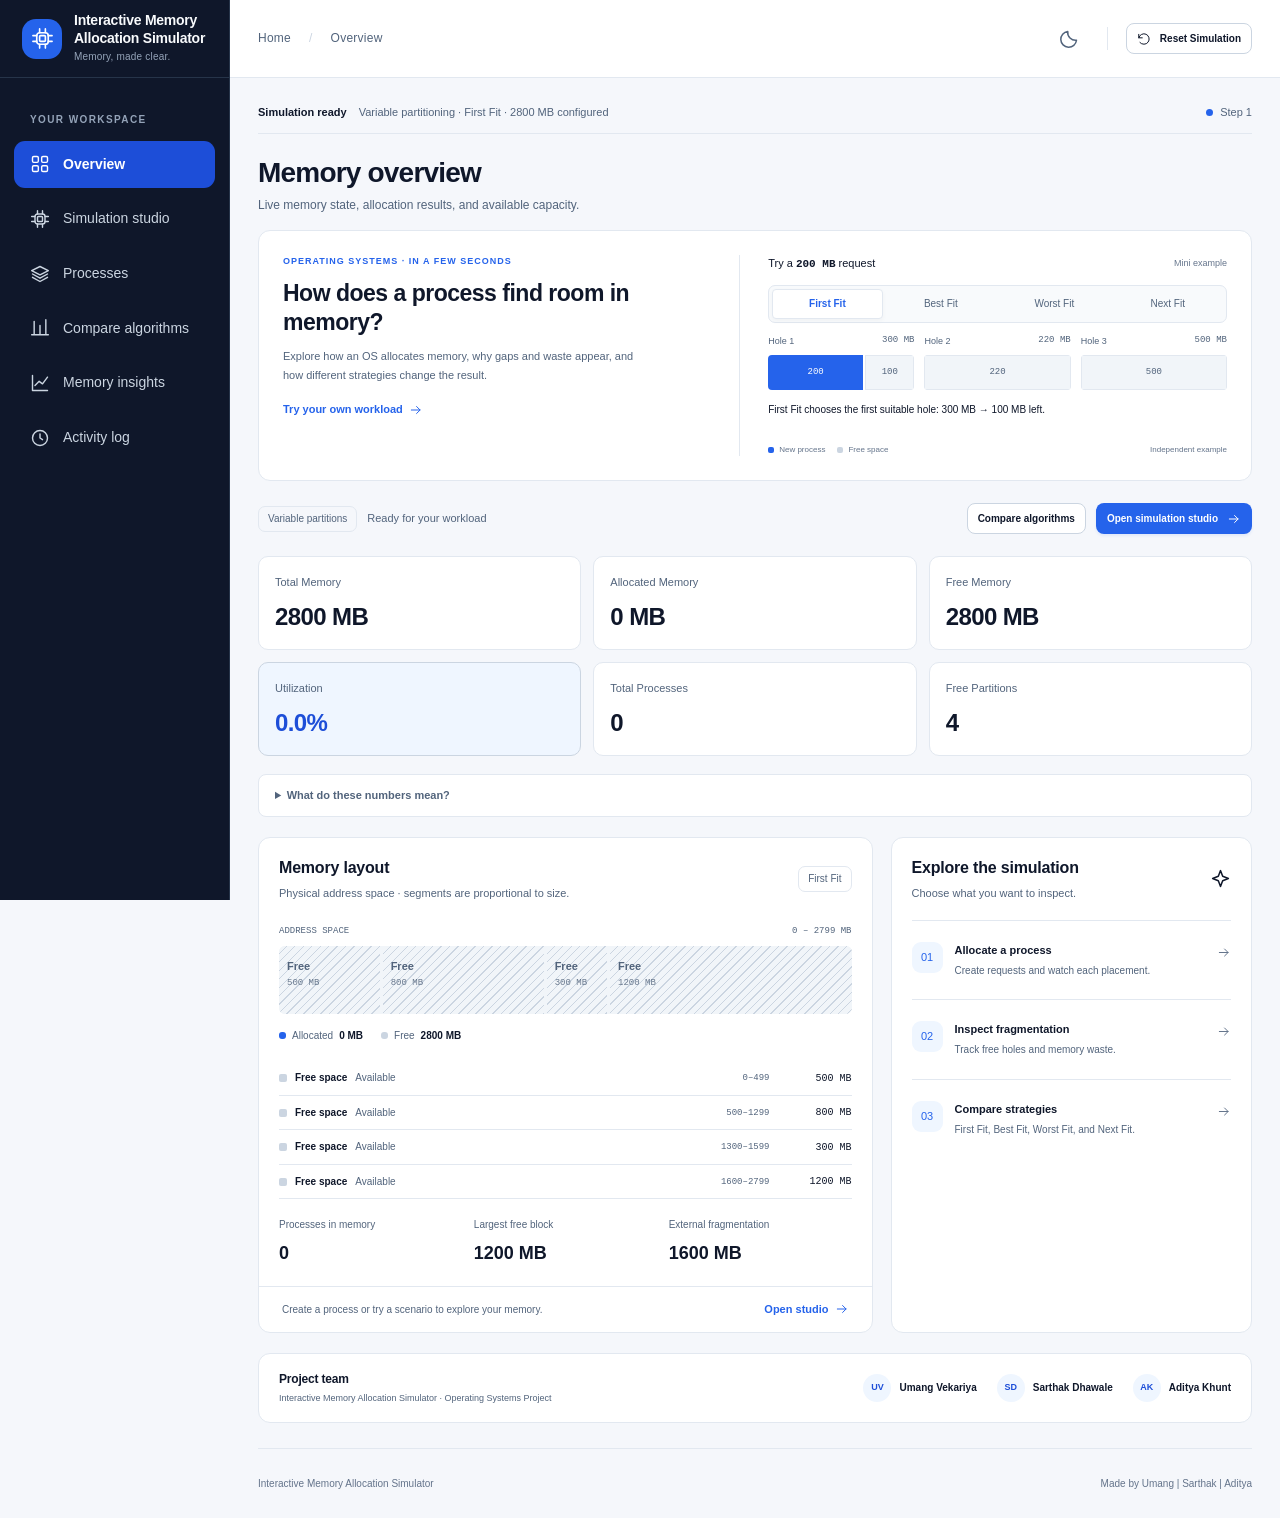
==== commit 4d9ff8b9: "Publish complete simulator with Next Fit, teaching views and project documentation" ====
--- a/index.html
+++ b/index.html
@@ -1,5 +1,5 @@
 <!DOCTYPE html>
-<html lang="en"><head><meta charset="UTF-8"><meta name="viewport" content="width=device-width, initial-scale=1.0"><meta name="theme-color" content="#2563eb"><title>Interactive Memory Allocation Simulator</title><link rel="stylesheet" href="css/style.css?v=23"></head>
+<html lang="en"><head><meta charset="UTF-8"><meta name="viewport" content="width=device-width, initial-scale=1.0"><meta name="theme-color" content="#2563eb"><title>Interactive Memory Allocation Simulator</title><link rel="stylesheet" href="css/style.css?v=25"></head>
 <body><svg class="icon-sprite" aria-hidden="true" xmlns="http://www.w3.org/2000/svg"><defs><symbol id="icon-grid" viewBox="0 0 24 24"><rect x="3" y="3" width="7" height="7" rx="1.5"/><rect x="14" y="3" width="7" height="7" rx="1.5"/><rect x="3" y="14" width="7" height="7" rx="1.5"/><rect x="14" y="14" width="7" height="7" rx="1.5"/></symbol><symbol id="icon-chip" viewBox="0 0 24 24"><rect x="6" y="6" width="12" height="12" rx="3"/><path d="M9 2v4m6-4v4M9 18v4m6-4v4M2 9h4m-4 6h4m12-6h4m-4 6h4"/><rect x="9" y="9" width="6" height="6" rx="1"/></symbol><symbol id="icon-layers" viewBox="0 0 24 24"><path d="m12 3 10 5-10 5L2 8l10-5Zm-9 9 9 5 9-5M3 16l9 5 9-5"/></symbol><symbol id="icon-compare" viewBox="0 0 24 24"><path d="M5 4v16M12 9v11M19 2v18M2 20h20"/></symbol><symbol id="icon-chart" viewBox="0 0 24 24"><path d="M3 3v18h18M6 15l5-5 4 3 6-8"/></symbol><symbol id="icon-clock" viewBox="0 0 24 24"><circle cx="12" cy="12" r="9"/><path d="M12 7v5l3 2"/></symbol><symbol id="icon-book" viewBox="0 0 24 24"><path d="M12 5v16M12 5C8 2 5 3 2 4v15c3-1 6-2 10 2 4-4 7-3 10-2V4c-3-1-6-2-10 1Z"/></symbol><symbol id="icon-arrow" viewBox="0 0 24 24"><path d="M4 12h15m-6-6 6 6-6 6"/></symbol><symbol id="icon-play" viewBox="0 0 24 24"><path d="m7 4 13 8-13 8V4Z"/></symbol><symbol id="icon-moon" viewBox="0 0 24 24"><path d="M20 14A9 9 0 0 1 10 4a9 9 0 1 0 10 10Z"/></symbol><symbol id="icon-sun" viewBox="0 0 24 24"><circle cx="12" cy="12" r="4"/><path d="M12 2v2m0 16v2M2 12h2m16 0h2M5 5l1.5 1.5m11 11L19 19M5 19l1.5-1.5m11-11L19 5"/></symbol><symbol id="icon-reset" viewBox="0 0 24 24"><path d="M3 10a9 9 0 1 1 2 8M3 4v6h6"/></symbol><symbol id="icon-menu" viewBox="0 0 24 24"><path d="M4 6h16M4 12h16M4 18h16"/></symbol><symbol id="icon-check" viewBox="0 0 24 24"><circle cx="12" cy="12" r="9"/><path d="m8 12 3 3 5-6"/></symbol><symbol id="icon-spark" viewBox="0 0 24 24"><path d="m12 3 2.5 6.5L21 12l-6.5 2.5L12 21l-2.5-6.5L3 12l6.5-2.5L12 3Z"/></symbol></defs></svg>
 <a class="skip-link" href="#mainContent">Skip to content</a>
 <aside class="sidebar" id="sidebar" aria-label="Main navigation"><a class="brand" href="#overview" data-navigate="overview"><span class="brand-mark"><svg class="icon" aria-hidden="true"><use href="#icon-chip"></use></svg></span><div><strong>Interactive Memory<br>Allocation Simulator</strong><span>Memory, made clear.</span></div></a>
@@ -12,7 +12,7 @@
 <section class="page" data-page="overview" id="overviewPage">
 <section class="overview-intro" aria-labelledby="introTitle">
     <div class="intro-copy"><span class="intro-kicker">OPERATING SYSTEMS · IN A FEW SECONDS</span><h2 id="introTitle">How does a process find room in memory?</h2><p>Explore how an OS allocates memory, why gaps and waste appear, and how different strategies change the result.</p><a class="text-link" href="#simulator" data-navigate="simulator">Try your own workload <svg class="icon" aria-hidden="true"><use href="#icon-arrow"></use></svg></a></div>
-    <div class="intro-example"><div class="intro-example-heading"><span>Try a <strong>200 MB</strong> request</span><span class="intro-example-tag">Mini example</span></div><div class="intro-strategies" role="group" aria-label="Mini example allocation strategy"><button type="button" data-intro-algorithm="first-fit" aria-pressed="true">First Fit</button><button type="button" data-intro-algorithm="best-fit" aria-pressed="false">Best Fit</button><button type="button" data-intro-algorithm="worst-fit" aria-pressed="false">Worst Fit</button></div><div id="introMemory" class="intro-memory" aria-label="Three separate free memory holes"></div><p id="introResult" class="intro-result" role="status" aria-live="polite"></p><div class="intro-legend"><span><i class="intro-used-dot"></i>New process</span><span><i></i>Free space</span><span>Independent example</span></div></div>
+    <div class="intro-example"><div class="intro-example-heading"><span>Try a <strong>200 MB</strong> request</span><span class="intro-example-tag">Mini example</span></div><div class="intro-strategies" role="group" aria-label="Mini example allocation strategy"><button type="button" data-intro-algorithm="first-fit" aria-pressed="true">First Fit</button><button type="button" data-intro-algorithm="best-fit" aria-pressed="false">Best Fit</button><button type="button" data-intro-algorithm="worst-fit" aria-pressed="false">Worst Fit</button><button type="button" data-intro-algorithm="next-fit" aria-pressed="false">Next Fit</button></div><div id="introMemory" class="intro-memory" aria-label="Three separate free memory holes"></div><p id="introResult" class="intro-result" role="status" aria-live="polite"></p><div class="intro-legend"><span><i class="intro-used-dot"></i>New process</span><span><i></i>Free space</span><span>Independent example</span></div></div>
 </section>
 
 <div class="overview-toolbar"><div><span class="subtle-tag" id="overviewMode">Variable partitions</span><span class="overview-context" id="overviewMemoryStatus">Ready for your workload</span></div><div class="overview-actions"><a class="button button-secondary button-small" href="#comparison" data-navigate="comparison">Compare algorithms</a><a class="button button-primary button-small" href="#simulator" data-navigate="simulator">Open simulation studio <svg class="icon" aria-hidden="true"><use href="#icon-arrow"></use></svg></a></div></div>
@@ -51,14 +51,15 @@
         </section>
 
 
+<details class="metrics-help"><summary>What do these numbers mean?</summary><div id="overviewMetricHelp" class="metric-explanations"></div></details>
 <div class="overview-grid"><section class="panel overview-health"><div class="panel-header"><div class="title-with-icon"><span class="icon-tile"><svg class="icon" aria-hidden="true"><use href="#icon-layers"></use></svg></span><div><h2>Memory layout</h2><p>Physical address space · segments are proportional to size.</p></div></div><span class="subtle-tag" id="overviewAlgorithm">First Fit</span></div>
-<div class="health-content"><div class="overview-map-caption"><span>ADDRESS SPACE</span><span id="overviewAddressEnd">0 MB</span></div><div class="capacity-track" id="overviewCapacity" aria-label="Current memory distribution"></div><div class="capacity-legend"><span><i class="legend-dot used"></i>Allocated <strong id="overviewAllocated">0 MB</strong></span><span><i class="legend-dot"></i>Free <strong id="overviewFree">0 MB</strong></span></div>
+<div class="health-content"><div class="overview-map-caption"><span>ADDRESS SPACE</span><span id="overviewAddressEnd">0 MB</span></div><div class="capacity-track" id="overviewCapacity" aria-label="Current memory distribution"></div><div id="overviewPointer" class="pointer-slot"></div><div class="capacity-legend"><span><i class="legend-dot used"></i>Allocated <strong id="overviewAllocated">0 MB</strong></span><span><i class="legend-dot"></i>Free <strong id="overviewFree">0 MB</strong></span></div>
 <div class="overview-regions" id="overviewRegions" aria-label="Memory regions"></div><div class="overview-facts"><div><span>Processes in memory</span><strong id="overviewProcessCount">0</strong></div><div><span>Largest free block</span><strong id="overviewLargest">0 MB</strong></div><div><span>External fragmentation</span><strong id="overviewExternal">0 MB</strong></div></div></div>
 <div class="panel-footer"><span id="overviewNextHint">Create a process to begin your first allocation.</span><a href="#simulator" data-navigate="simulator">Open studio <svg class="icon" aria-hidden="true"><use href="#icon-arrow"></use></svg></a></div></section>
 <section class="panel quick-guide"><div class="panel-header"><div><h2>Explore the simulation</h2><p>Choose what you want to inspect.</p></div><svg class="icon" aria-hidden="true"><use href="#icon-spark"></use></svg></div><div class="guide-steps">
 <a href="#simulator" data-navigate="simulator"><span class="guide-number">01</span><div><strong>Allocate a process</strong><span>Create requests and watch each placement.</span></div><svg class="icon" aria-hidden="true"><use href="#icon-arrow"></use></svg></a>
 <a href="#analytics" data-navigate="analytics"><span class="guide-number">02</span><div><strong>Inspect fragmentation</strong><span>Track free holes and memory waste.</span></div><svg class="icon" aria-hidden="true"><use href="#icon-arrow"></use></svg></a>
-<a href="#comparison" data-navigate="comparison"><span class="guide-number">03</span><div><strong>Compare strategies</strong><span>First Fit, Best Fit, and Worst Fit.</span></div><svg class="icon" aria-hidden="true"><use href="#icon-arrow"></use></svg></a></div></section></div><section class="panel project-team" aria-labelledby="projectTeamTitle"><div class="panel-header"><div><h2 id="projectTeamTitle">Project team</h2><p>Interactive Memory Allocation Simulator · Operating Systems Project</p></div></div><ul class="team-members"><li><span class="team-avatar" aria-hidden="true">UV</span><strong>Umang Vekariya</strong></li><li><span class="team-avatar" aria-hidden="true">SD</span><strong>Sarthak Dhawale</strong></li><li><span class="team-avatar" aria-hidden="true">AK</span><strong>Aditya Khunt</strong></li></ul></section></section><section class="page" data-page="simulator" id="simulatorPage" hidden>
+<a href="#comparison" data-navigate="comparison"><span class="guide-number">03</span><div><strong>Compare strategies</strong><span>First Fit, Best Fit, Worst Fit, and Next Fit.</span></div><svg class="icon" aria-hidden="true"><use href="#icon-arrow"></use></svg></a></div></section></div><section class="panel project-team" aria-labelledby="projectTeamTitle"><div class="panel-header"><div><h2 id="projectTeamTitle">Project team</h2><p>Interactive Memory Allocation Simulator · Operating Systems Project</p></div></div><ul class="team-members"><li><span class="team-avatar" aria-hidden="true">UV</span><strong>Umang Vekariya</strong></li><li><span class="team-avatar" aria-hidden="true">SD</span><strong>Sarthak Dhawale</strong></li><li><span class="team-avatar" aria-hidden="true">AK</span><strong>Aditya Khunt</strong></li></ul></section></section><section class="page" data-page="simulator" id="simulatorPage" hidden>
 <section class="guided-demo"><div><div class="guide-title-row"><h2 id="guidedTitle">Guided fragmentation demo</h2><span id="guidedProgress"></span></div><p id="guidedExplanation">Follow allocation, release, failure, compaction, and a successful retry.</p></div><div class="guide-actions"><button id="startGuidedButton" class="button button-secondary button-small">Start guided demo</button><button id="guidedNextButton" class="button button-primary button-small" hidden>Next stage</button></div></section>
 <div class="session-toolbar"><span id="sessionStatus">Autosave is local to this browser.</span><div><button id="saveWorkloadButton" class="button button-secondary button-small">Save workload</button><button id="loadWorkloadButton" class="button button-secondary button-small">Load workload</button><button id="exportReportButton" class="button button-secondary button-small">Export report</button><input id="workloadFile" type="file" accept=".json,application/json" hidden></div></div>
 <section class="control-bar">
@@ -73,6 +74,7 @@
                 <option value="first-fit">First Fit</option>
                 <option value="best-fit">Best Fit</option>
                 <option value="worst-fit">Worst Fit</option>
+                <option value="next-fit">Next Fit</option>
             </select>
 
         </div>
@@ -324,7 +326,7 @@
                 </div>
 
 <div class="studio-metrics"><div><span>Reserved</span><strong id="studioAllocated">0 MB</strong></div><div><span>Available</span><strong id="studioFree">0 MB</strong></div><div><span>Largest hole</span><strong id="studioLargest">0 MB</strong></div><div><span>Utilization</span><strong id="studioUtilization">0%</strong></div></div>
-<div class="payload-breakdown"><span id="studioPayload">0% useful utilization</span><span id="studioWaste">0 MB internal waste</span></div><div class="address-overview"><div class="address-labels"><span>ADDRESS SPACE</span><span id="studioStep">Step 1</span></div><div id="studioCapacity" class="studio-capacity" aria-label="Proportional memory overview"></div><p class="map-scale-note">Segment widths show reserved size. Hatched space inside an allocated segment is internal waste.</p><div class="address-labels"><span>0 MB</span><span id="studioEndAddress">0 MB</span></div></div>
+<div class="payload-breakdown"><span id="studioPayload">0% useful utilization</span><span id="studioWaste">0 MB internal waste</span></div><details class="metrics-help studio-metrics-help"><summary>Useful memory, waste, and fragmentation explained</summary><div id="studioMetricHelp" class="metric-explanations"></div></details><div class="address-overview"><div class="address-labels"><span>ADDRESS SPACE</span><span id="studioStep">Step 1</span></div><div id="studioCapacity" class="studio-capacity" aria-label="Proportional memory overview"></div><div id="studioPointer" class="pointer-slot"></div><p class="map-scale-note">Segment widths show reserved size. Hatched space inside an allocated segment is internal waste.</p><div class="address-labels"><span>0 MB</span><span id="studioEndAddress">0 MB</span></div></div>
 <section id="memoryInspector" class="memory-inspector" aria-label="Selected memory block details"></section><details id="memoryDetails" class="memory-details"><summary>Detailed partitions &amp; addresses</summary><div class="map-column-labels"><span>Start</span><span>Partition / owner</span><span>End</span></div>
                 <div
                     id="memoryMap"
@@ -344,7 +346,7 @@
                     id="memoryMapLegend"
                     class="memory-map-legend"
                     style="display: none;"
-                ></div></details><section class="request-inspector" aria-labelledby="requestInspectorTitle"><div class="inspector-heading"><div><h3 id="requestInspectorTitle">Request preview</h3><p>Compare the next placement across all three algorithms.</p></div><div class="preview-size"><label for="previewRequest">Request (MB)</label><input id="previewRequest" type="number" min="1" step="1" value="212"></div></div><p id="previewContext" class="preview-context"></p><p id="requestFeasibility" class="request-feasibility" aria-live="polite"></p><div id="requestChoices" class="request-choices"></div></section>
+                ></div></details><section class="request-inspector" aria-labelledby="requestInspectorTitle"><div class="inspector-heading"><div><h3 id="requestInspectorTitle">Request preview</h3><p>Compare the next placement across all four algorithms.</p></div><div class="preview-size"><label for="previewRequest">Request (MB)</label><input id="previewRequest" type="number" min="1" step="1" value="212"></div></div><p id="previewContext" class="preview-context"></p><p id="requestFeasibility" class="request-feasibility" aria-live="polite"></p><div id="requestChoices" class="request-choices"></div></section>
 
             </div>
 
@@ -454,7 +456,7 @@
 
         </section>
 
-        </section><section class="page" data-page="comparison" id="comparisonPage" hidden><section class="workspace-intro comparison-intro"><div class="intro-icon"><svg class="icon" aria-hidden="true"><use href="#icon-compare"></use></svg></div><div><h2>Three strategies. One fair comparison.</h2><p>First Fit, Best Fit, and Worst Fit start with identical memory and lifecycle actions.</p></div></section><div id="comparisonCharts" class="comparison-charts"></div><section class="panel comparison-panel">
+        </section><section class="page" data-page="comparison" id="comparisonPage" hidden><section class="workspace-intro comparison-intro"><div class="intro-icon"><svg class="icon" aria-hidden="true"><use href="#icon-compare"></use></svg></div><div><h2>Four strategies. One fair comparison.</h2><p>First Fit, Best Fit, Worst Fit, and Next Fit start with identical memory and lifecycle actions.</p></div></section><section id="comparisonLayoutSection" class="comparison-layout-section" aria-labelledby="comparisonLayoutTitle" hidden><div class="comparison-layout-heading"><h2 id="comparisonLayoutTitle">Same workload. Four memory layouts.</h2><p id="comparisonLayoutNote"></p></div><div id="comparisonLayouts" class="comparison-layout-grid"></div><p class="comparison-layout-legend">Process colors stay consistent across algorithms. Striped regions are free; hatching within a process shows internal waste. Maps are comparison snapshots.</p></section><div id="comparisonCharts" class="comparison-charts"></div><section class="panel comparison-panel">
 
             <div class="panel-header">
 
@@ -463,7 +465,7 @@
 
                     <p>
                         Run the current workload independently
-                        using all three allocation strategies.
+                        using all four allocation strategies.
                     </p>
                 </div>
 
@@ -496,7 +498,7 @@
                     <thead>
 
                         <tr>
-                            <th>Metric</th><th>First Fit</th><th>Best Fit</th><th>Worst Fit</th>
+                            <th>Metric</th><th>First Fit</th><th>Best Fit</th><th>Worst Fit</th><th>Next Fit</th>
                         </tr>
 
                     </thead>
@@ -506,7 +508,7 @@
                         <tr>
 
                             <td
-                                colspan="4"
+                                colspan="5"
                                 class="table-empty"
                             >
                                 Run a comparison to see results.
@@ -598,7 +600,7 @@
                     <div class="fragmentation-item"><div><span>Total Wasted Memory</span><small>Internal waste + external fragmentation</small></div><strong id="wastedMemory">0 MB</strong></div>
                     <div class="fragmentation-item"><div><span>Compactions</span><small>Successful variable-memory compactions</small></div><strong id="compactionCount">0</strong></div>
                 </div>
-                <p id="fragmentationExplanation" class="panel-copy"></p>
+                <p id="fragmentationExplanation" class="panel-copy"></p><div id="analyticsMetricHelp" class="metric-explanations analytics-metric-help"></div>
             </section><section class="panel analytics-panel">
             <div class="panel-header"><div><h2>Real-time Analytics</h2><p>One sample per simulation event. All graphs reset with memory configuration.</p></div></div>
             <div class="analytics-grid">
@@ -636,7 +638,7 @@
         </section>
 
     </section><section class="page" data-page="guide" id="guidePage" hidden><section class="panel guide-panel"><div class="panel-header"><div><h2>Small decisions. Different outcomes.</h2><p>The memory model behind your simulation.</p></div></div><div class="reference-grid">
-<article><span class="reference-number">01</span><h3>Choose a strategy</h3><p><strong>First Fit</strong> stops at the first free block that fits. <strong>Best Fit</strong> chooses the smallest suitable block. <strong>Worst Fit</strong> chooses the largest.</p></article>
+<article><span class="reference-number">01</span><h3>Choose a strategy</h3><p><strong>First Fit</strong> stops at the first free block that fits. <strong>Best Fit</strong> chooses the smallest suitable block. <strong>Worst Fit</strong> chooses the largest. <strong>Next Fit</strong> resumes from its saved search position and wraps around.</p></article>
 <article><span class="reference-number">02</span><h3>Know your partitions</h3><p><strong>Variable partitions</strong> split blocks to match a request. <strong>Fixed partitions</strong> reserve an entire region, leaving unused space inside it.</p></article>
 <article><span class="reference-number">03</span><h3>Understand fragmentation</h3><p>External fragmentation = free memory − largest free block. Internal fragmentation = reserved memory − requested memory in allocated processes.</p></article>
 <article><span class="reference-number">04</span><h3>Make memory contiguous</h3><p>Compaction moves allocated processes together and combines free space. It preserves total free memory and is available in variable mode.</p></article>
@@ -652,21 +654,23 @@
     </dialog>
 
 <!-- Load core logic first. UI and features define helpers; app.js starts the app last. -->
-<script src="js/core/algorithms.js?v=23"></script>
-<script src="js/core/memory-engine.js?v=23"></script>
+<script src="js/core/algorithms.js?v=25"></script>
+<script src="js/core/memory-engine.js?v=25"></script>
 
 <!-- Presentation and interactive feature helpers (preserve this dependency order). -->
-<script src="js/interface/visualization.js?v=23"></script>
-<script src="js/interface/dialogs.js?v=23"></script>
-<script src="js/interface/scenarios.js?v=23"></script>
-<script src="js/interface/analytics.js?v=23"></script>
-<script src="js/interface/studio-tools.js?v=23"></script>
-<script src="js/interface/workspace.js?v=23"></script>
-<script src="js/interface/block-inspector.js?v=23"></script>
-<script src="js/interface/lab-features.js?v=23"></script>
-
-<script src="js/interface/overview-demo.js?v=23"></script>
+<script src="js/interface/visualization.js?v=25"></script>
+<script src="js/interface/dialogs.js?v=25"></script>
+<script src="js/interface/scenarios.js?v=25"></script>
+<script src="js/interface/analytics.js?v=25"></script>
+<script src="js/interface/studio-tools.js?v=25"></script>
+<script src="js/interface/workspace.js?v=25"></script>
+<script src="js/interface/block-inspector.js?v=25"></script>
+<script src="js/interface/lab-features.js?v=25"></script>
+
+<script src="js/interface/overview-demo.js?v=25"></script>
+
+<script src="js/interface/learning-views.js?v=25"></script>
 
 <!-- Application controller and startup. -->
-<script src="js/app.js?v=23"></script>
+<script src="js/app.js?v=25"></script>
 </body></html>
--- a/css/style.css
+++ b/css/style.css
@@ -521,7 +521,7 @@
 .preview-context { font-size: 10px; color: var(--text-secondary); margin: 10px 0; }
 .request-feasibility { font-size: 11px; padding: 9px 11px; border-left: 3px solid var(--warning); background: var(--warning-soft); border-radius: 4px; color: var(--text); }
 .request-feasibility.fits { background: var(--success-soft); border-left-color: var(--success); }
-.request-choices { display: grid; grid-template-columns: repeat(3,minmax(0,1fr)); gap: 8px; margin-top: 12px; }
+.request-choices { display: grid; grid-template-columns: repeat(2,minmax(0,1fr)); gap: 8px; margin-top: 12px; }
 .request-choice { padding: 12px; border: 1px solid var(--line); border-radius: 6px; }
 .request-choice.current { border-color: var(--accent); }
 .request-choice > div { display: flex; align-items: center; gap: 6px; flex-wrap: wrap; }
@@ -702,3 +702,47 @@
 @media (prefers-reduced-motion: reduce) { .intro-allocation { animation: none; } }
 @media (max-width: 850px) { .overview-intro { grid-template-columns: 1fr; gap: 20px; } .intro-example { border-left: 0; padding-left: 0; border-top: 1px solid var(--line); padding-top: 18px; } .intro-copy h2, .intro-copy p { max-width: none; } }
 @media (max-width: 450px) { .overview-intro { padding: 18px; } .intro-copy h2 { font-size: 20px; } .intro-memory { gap: 6px; } .intro-hole-label { flex-direction: column; } }
+
+@media (max-width: 450px) { .intro-strategies { flex-wrap: wrap; } .intro-strategies button { flex-basis: calc(50% - 3px); } }
+
+/* Read-only teaching views: cursor, metric explanations and fair comparison maps. */
+.pointer-slot:empty { display: none; }
+.next-fit-pointer { position: relative; height: 32px; font-size: 9px; color: var(--accent); }
+.next-fit-pointer i { position: absolute; left: var(--pointer-position); top: -8px; width: 2px; height: 15px; background: var(--accent); transform: translateX(-1px); pointer-events: none; }
+.next-fit-pointer i::before { content: ""; position: absolute; top: 0; left: -4px; border-left: 5px solid transparent; border-right: 5px solid transparent; border-bottom: 5px solid var(--accent); }
+.next-fit-pointer > span { position: absolute; top: 9px; left: clamp(70px,var(--pointer-position),calc(100% - 70px)); transform: translateX(-50%); white-space: nowrap; font-family: var(--font-mono); }
+.metrics-help { border: 1px solid var(--line); border-radius: 8px; background: var(--surface); margin: -6px 0 20px; padding: 12px 16px; }
+.metrics-help > summary { cursor: pointer; color: var(--text-secondary); font-size: 11px; font-weight: 550; }
+.metric-explanations { display: grid; grid-template-columns: repeat(3,minmax(0,1fr)); gap: 18px; }
+.metrics-help .metric-explanations { margin-top: 14px; }
+.metric-explanations h3 { font-size: 11px; font-weight: 600; margin-bottom: 5px; }
+.metric-explanations p { font-size: 10px; color: var(--text-secondary); line-height: 1.7; }
+.studio-metrics-help { margin: 0; border: 0; border-bottom: 1px solid var(--line); border-radius: 0; padding: 11px 20px; background: var(--surface-alt); }
+.studio-metrics-help .metric-explanations { grid-template-columns: 1fr; gap: 12px; }
+.analytics-metric-help { margin: 0 23px 20px; padding: 18px; background: var(--surface-alt); border-radius: 8px; }
+.comparison-layout-section { margin-bottom: 24px; }
+.comparison-layout-heading h2 { font-size: 18px; font-weight: 600; }
+.comparison-layout-heading p, .comparison-layout-legend { font-size: 10px; line-height: 1.7; color: var(--text-secondary); margin: 5px 0 14px; }
+.comparison-layout-legend { margin: 12px 0 0; }
+.comparison-layout-grid { display: grid; grid-template-columns: repeat(2,minmax(0,1fr)); gap: 16px; }
+.comparison-layout-card { min-width: 0; padding: 20px; border: 1px solid var(--line); border-radius: 10px; background: var(--surface); }
+.comparison-layout-title { display: flex; align-items: center; justify-content: space-between; gap: 12px; margin-bottom: 16px; }
+.comparison-layout-title h3 { font-size: 14px; font-weight: 600; }
+.comparison-layout-title > span { font-size: 9px; color: var(--text-secondary); }
+.comparison-memory-bar { display: flex; height: 54px; overflow: hidden; border-radius: 5px; border: 1px solid var(--line-strong); }
+.comparison-segment { position: relative; display: grid; place-items: center; min-width: 0; flex-basis: 0; border-right: 1px solid var(--surface); overflow: hidden; }
+.comparison-segment:last-child { border: 0; }
+.comparison-segment > span { font-size: 10px; color: #0f172a; padding: 0 4px; white-space: nowrap; overflow: hidden; z-index: 1; }
+.comparison-segment.is-free { background: repeating-linear-gradient(135deg,var(--free),var(--free) 5px,var(--free-line) 5px,var(--free-line) 6px) !important; }
+.comparison-segment.is-free > span { color: var(--text-secondary); }
+.comparison-waste { position: absolute; top: 0; right: 0; bottom: 0; background: repeating-linear-gradient(135deg,#ffffff55,#ffffff55 4px,#21343d33 4px,#21343d33 8px); }
+.comparison-addresses { display: flex; justify-content: space-between; font: 9px var(--font-mono); color: var(--text-secondary); margin: 8px 0 16px; }
+.comparison-layout-stats { display: grid; grid-template-columns: repeat(4,minmax(0,1fr)); gap: 10px; }
+.comparison-layout-stats dt { font-size: 9px; color: var(--text-secondary); }
+.comparison-layout-stats dd { font: 11px var(--font-mono); margin-top: 6px; }
+.comparison-layout-card details { margin-top: 16px; padding-top: 12px; border-top: 1px solid var(--line); }
+.comparison-layout-card summary { cursor: pointer; font-size: 10px; color: var(--accent); }
+.comparison-layout-card table { margin-top: 12px; width: 100%; font-size: 10px; }
+@media (max-width: 1100px) { .metric-explanations { grid-template-columns: 1fr; gap: 12px; } }
+@media (max-width: 850px) { .comparison-layout-grid { grid-template-columns: 1fr; } }
+@media (max-width: 500px) { .comparison-layout-card { padding: 16px; } .comparison-layout-title { align-items: flex-start; flex-direction: column; gap: 3px; } .comparison-layout-stats { grid-template-columns: repeat(2,minmax(0,1fr)); gap: 14px; } }
